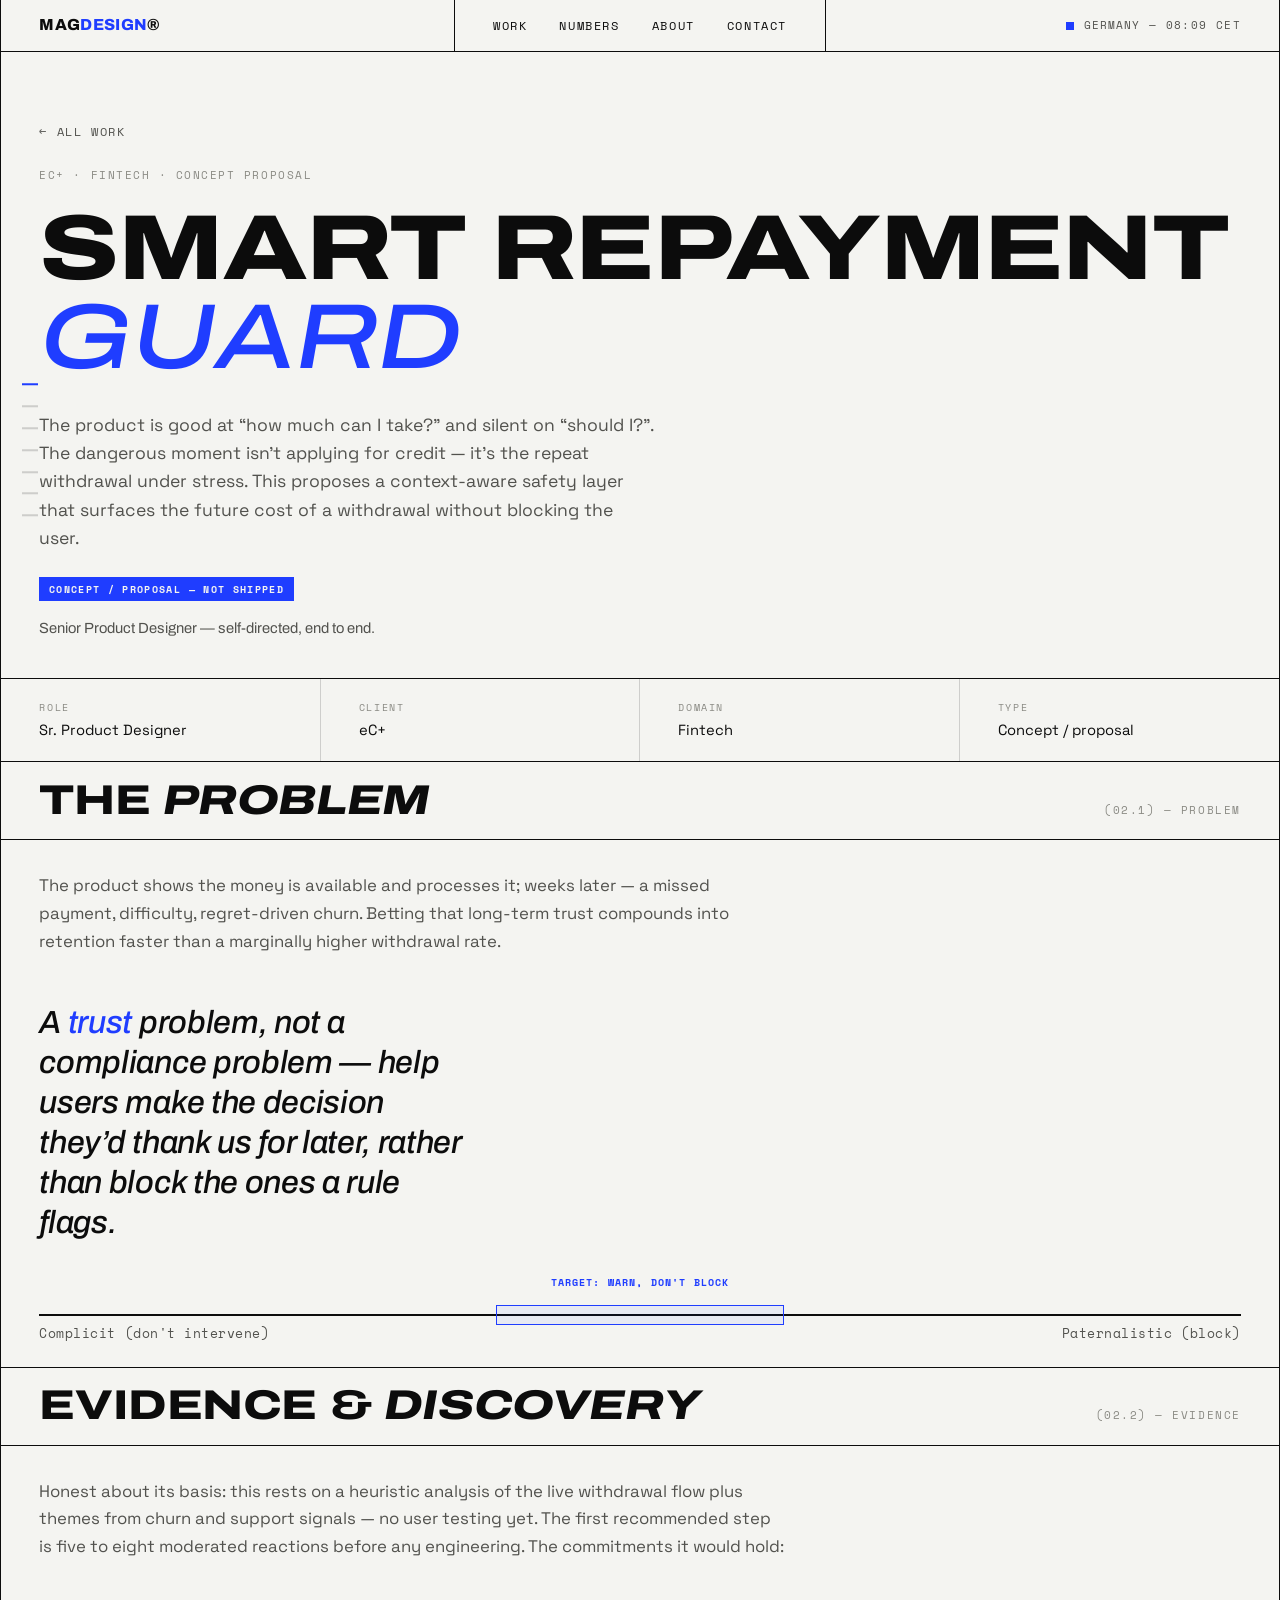
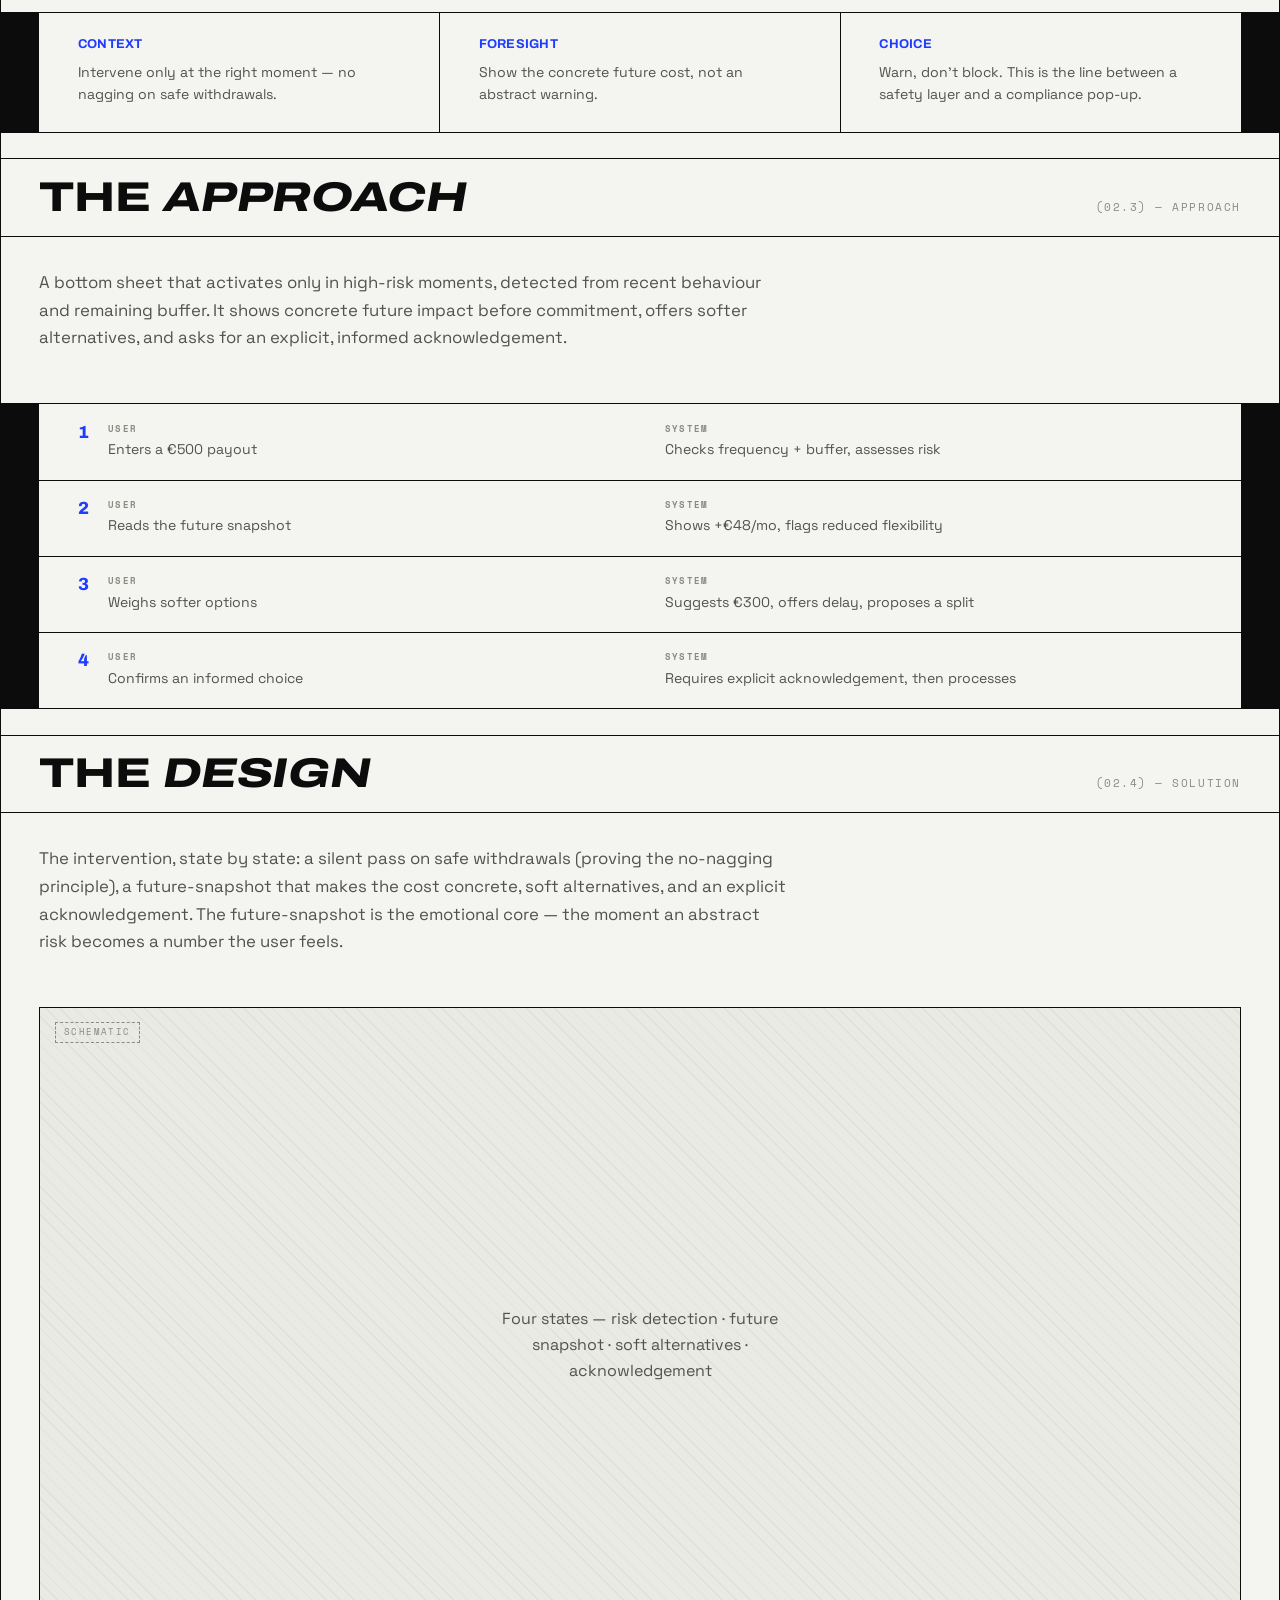
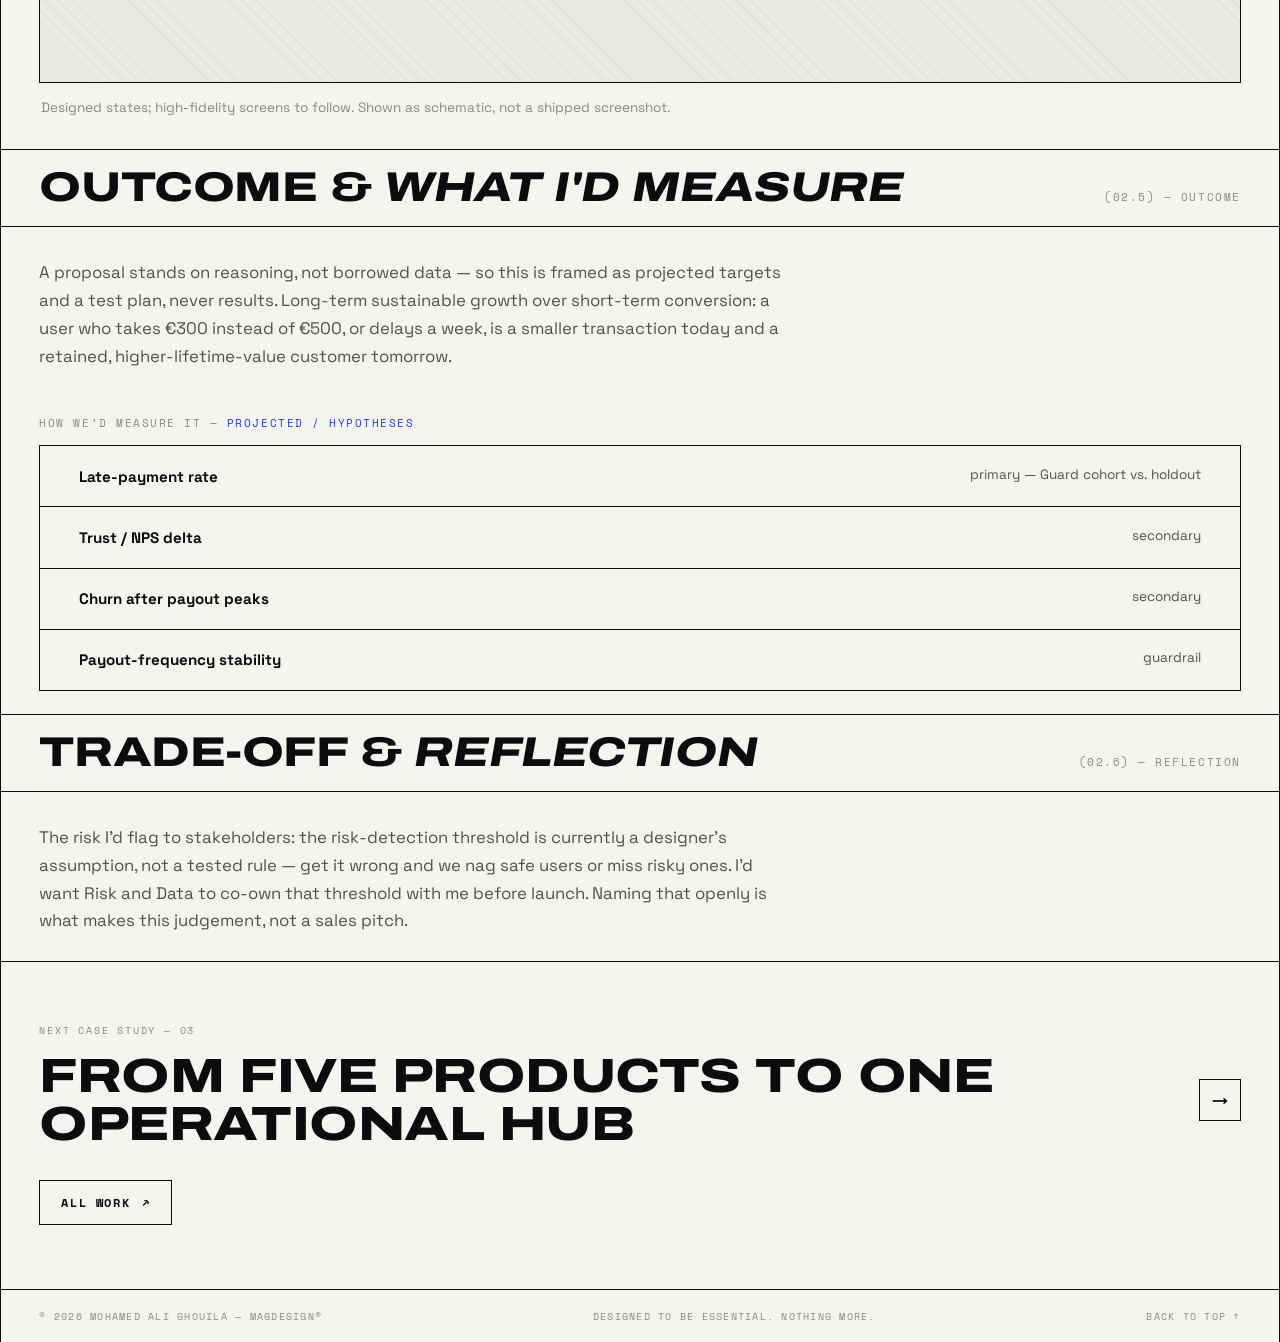
==== case-autonomy.html @ e987df34 "feat: VIER Portal case content (case-platform.html) Replace the placeholder case-platform.html CASES" ====
<!DOCTYPE html>
<html lang="en">
<head>
<meta charset="UTF-8" />
<meta name="viewport" content="width=device-width, initial-scale=1.0" />
<title>Smart Repayment Guard — Mohamed Ali Ghouila</title>
<meta name="description" content="A context-aware intervention that helps customers avoid financial overextension — without blocking them, and without being paternalistic. A concept / stakeholder proposal." />
<link rel="preconnect" href="https://fonts.googleapis.com" />
<link rel="preconnect" href="https://fonts.gstatic.com" crossorigin />
<link href="https://fonts.googleapis.com/css2?family=Archivo:ital,wdth,wght@0,62..125,100..900;1,62..125,100..900&family=Space+Grotesk:wght@400;500&family=Space+Mono:wght@400;700&display=swap" rel="stylesheet" />
<link rel="stylesheet" href="css/main.css" />
<link rel="stylesheet" href="css/case.css" />
<script>document.documentElement.classList.add('js');
if(new URLSearchParams(location.search).has('flat'))document.documentElement.classList.add('flat');</script>
</head>
<body>
<a class="skip" href="#overview">Skip to content</a>

<div class="frame">

<header class="top">
  <a class="top__brand" href="index.html#top">Mag<i>design</i>®</a>
  <nav class="top__nav" aria-label="Primary">
    <a href="index.html#work">Work</a><a href="index.html#numbers">Numbers</a><a href="index.html#about">About</a><a href="index.html#contact">Contact</a>
  </nav>
  <div class="top__meta"><span class="dot" aria-hidden="true"></span>Germany — <span data-clock>--:--</span> CET</div>
  <button class="top__burger" type="button" aria-expanded="false" aria-controls="menu" data-burger>
    <span></span><span></span><span class="visually-hidden">Menu</span>
  </button>
</header>

<div class="menu" id="menu">
  <nav aria-label="Mobile">
    <a href="index.html#work" data-mlink><span><sup>01</sup>Work</span></a>
    <a href="index.html#numbers" data-mlink><span><sup>02</sup>Numbers</span></a>
    <a href="index.html#about" data-mlink><span><sup>03</sup>About</span></a>
    <a href="index.html#contact" data-mlink><span><sup>04</sup>Contact</span></a>
  </nav>
  <footer class="menu__foot">
    <a href="mailto:elghouilamed@gmail.com">elghouilamed@gmail.com</a>
    <a href="https://www.linkedin.com/in/mohamedalighouila" target="_blank" rel="noopener">LinkedIn ↗</a>
  </footer>
</div>

<main id="top" class="cpage">

  <nav class="toc" aria-label="On this page">
    <span class="toc__cap">On this page</span>
    <a class="toc__item" href="#overview"><span class="toc__dash" aria-hidden="true"></span><span class="toc__text"><span class="toc__no">01</span><span class="toc__label">Overview</span></span></a>
    <a class="toc__item" href="#context"><span class="toc__dash" aria-hidden="true"></span><span class="toc__text"><span class="toc__no">02</span><span class="toc__label">Problem</span></span></a>
    <a class="toc__item" href="#research"><span class="toc__dash" aria-hidden="true"></span><span class="toc__text"><span class="toc__no">03</span><span class="toc__label">Evidence</span></span></a>
    <a class="toc__item" href="#approach"><span class="toc__dash" aria-hidden="true"></span><span class="toc__text"><span class="toc__no">04</span><span class="toc__label">Approach</span></span></a>
    <a class="toc__item" href="#solution"><span class="toc__dash" aria-hidden="true"></span><span class="toc__text"><span class="toc__no">05</span><span class="toc__label">The design</span></span></a>
    <a class="toc__item" href="#outcome"><span class="toc__dash" aria-hidden="true"></span><span class="toc__text"><span class="toc__no">06</span><span class="toc__label">Outcome</span></span></a>
    <a class="toc__item" href="#reflection"><span class="toc__dash" aria-hidden="true"></span><span class="toc__text"><span class="toc__no">07</span><span class="toc__label">Reflection</span></span></a>
  </nav>

  <!-- OVERVIEW / HERO -->
  <section class="chero" id="overview">
    <div class="chero__top pad">
      <a class="chero__back" href="index.html#work" data-r>← All work</a>
      <p class="mono mono--soft chero__tag" data-r>eC+ · Fintech · Concept proposal</p>
      <h1 data-r>Smart Repayment <em>Guard</em></h1>
      <p class="chero__lede" data-r>The product is good at “how much can I take?” and silent on “should I?”. The dangerous moment isn’t applying for credit — it’s the repeat withdrawal under stress. This proposes a context-aware safety layer that surfaces the future cost of a withdrawal without blocking the user.</p>
      <p class="chero__role" data-r><span class="cbadge cbadge--concept">Concept / proposal — not shipped</span><span>Senior Product Designer — self-directed, end to end.</span></p>
    </div>
    <dl class="chero__meta" data-r>
      <div><dt>Role</dt><dd>Sr. Product Designer</dd></div>
      <div><dt>Client</dt><dd>eC+</dd></div>
      <div><dt>Domain</dt><dd>Fintech</dd></div>
      <div><dt>Type</dt><dd>Concept / proposal</dd></div>
    </dl>
  </section>

  
  <section class="cs" id="context">
    <header class="shead">
      <h2>The <em>problem</em></h2>
      <span class="mono">(02.1) — Problem</span>
    </header>
    <div class="cs__lede pad" data-r><p>The product shows the money is available and processes it; weeks later — a missed payment, difficulty, regret-driven churn. Betting that long-term trust compounds into retention faster than a marginally higher withdrawal rate.</p></div><div class="pq pad" data-r><p>A <em>trust</em> problem, not a compliance problem — help users make the decision they’d thank us for later, rather than block the ones a rule flags.</p></div><div class="axis pad" data-r>
  <div class="axis__bar"><span class="axis__zone"><span class="axis__zonelab">Target: warn, don't block</span></span></div>
  <div class="axis__ends"><span>Complicit (don't intervene)</span><span>Paternalistic (block)</span></div>
</div>
  </section>
  
  <section class="cs" id="research">
    <header class="shead">
      <h2>Evidence &amp; <em>discovery</em></h2>
      <span class="mono">(02.2) — Evidence</span>
    </header>
    <div class="cs__lede pad" data-r><p>Honest about its basis: this rests on a heuristic analysis of the live withdrawal flow plus themes from churn and support signals — no user testing yet. The first recommended step is five to eight moderated reactions before any engineering. The commitments it would hold:</p></div><div class="pcards pad" data-r>
  <div class="pcard"><h4>Context</h4><p>Intervene only at the right moment — no nagging on safe withdrawals.</p></div>
  <div class="pcard"><h4>Foresight</h4><p>Show the concrete future cost, not an abstract warning.</p></div>
  <div class="pcard"><h4>Choice</h4><p>Warn, don’t block. This is the line between a safety layer and a compliance pop-up.</p></div>
</div>
  </section>
  
  <section class="cs" id="approach">
    <header class="shead">
      <h2>The <em>approach</em></h2>
      <span class="mono">(02.3) — Approach</span>
    </header>
    <div class="cs__lede pad" data-r><p>A bottom sheet that activates only in high-risk moments, detected from recent behaviour and remaining buffer. It shows concrete future impact before commitment, offers softer alternatives, and asks for an explicit, informed acknowledgement.</p></div><div class="seq pad" data-r>
  <div class="seq__row"><span class="seq__n">1</span><div class="seq__c"><b>User</b><p>Enters a €500 payout</p></div><div class="seq__c"><b>System</b><p>Checks frequency + buffer, assesses risk</p></div></div>
  <div class="seq__row"><span class="seq__n">2</span><div class="seq__c"><b>User</b><p>Reads the future snapshot</p></div><div class="seq__c"><b>System</b><p>Shows +€48/mo, flags reduced flexibility</p></div></div>
  <div class="seq__row"><span class="seq__n">3</span><div class="seq__c"><b>User</b><p>Weighs softer options</p></div><div class="seq__c"><b>System</b><p>Suggests €300, offers delay, proposes a split</p></div></div>
  <div class="seq__row"><span class="seq__n">4</span><div class="seq__c"><b>User</b><p>Confirms an informed choice</p></div><div class="seq__c"><b>System</b><p>Requires explicit acknowledgement, then processes</p></div></div>
</div>
  </section>
  
  <section class="cs" id="solution">
    <header class="shead">
      <h2>The <em>design</em></h2>
      <span class="mono">(02.4) — Solution</span>
    </header>
    <div class="cs__lede pad" data-r><p>The intervention, state by state: a silent pass on safe withdrawals (proving the no-nagging principle), a future-snapshot that makes the cost concrete, soft alternatives, and an explicit acknowledgement. The future-snapshot is the emotional core — the moment an abstract risk becomes a number the user feels.</p></div><figure class="schem pad" data-r>
  <div class="schem__frame"><span class="schem__tag">Schematic</span><p class="schem__title">Four states — risk detection · future snapshot · soft alternatives · acknowledgement</p></div>
  <figcaption>Designed states; high-fidelity screens to follow. Shown as schematic, not a shipped screenshot.</figcaption>
</figure>
  </section>
  
  <section class="cs" id="outcome">
    <header class="shead">
      <h2>Outcome &amp; <em>what I'd measure</em></h2>
      <span class="mono">(02.5) — Outcome</span>
    </header>
    <div class="cs__lede pad" data-r><p>A proposal stands on reasoning, not borrowed data — so this is framed as projected targets and a test plan, never results. Long-term sustainable growth over short-term conversion: a user who takes €300 instead of €500, or delays a week, is a smaller transaction today and a retained, higher-lifetime-value customer tomorrow.</p></div><div class="mtree pad" data-r>
  <p class="mtree__cap">How we’d measure it — <i>projected / hypotheses</i></p>
  <ul class="mtree__list">
    <li><b>Late-payment rate</b><span>primary — Guard cohort vs. holdout</span></li>
    <li><b>Trust / NPS delta</b><span>secondary</span></li>
    <li><b>Churn after payout peaks</b><span>secondary</span></li>
    <li><b>Payout-frequency stability</b><span>guardrail</span></li>
  </ul>
</div>
  </section>
  
  <section class="cs" id="reflection">
    <header class="shead">
      <h2>Trade-off &amp; <em>reflection</em></h2>
      <span class="mono">(02.6) — Reflection</span>
    </header>
    <div class="cs__lede pad" data-r><p>The risk I’d flag to stakeholders: the risk-detection threshold is currently a designer’s assumption, not a tested rule — get it wrong and we nag safe users or miss risky ones. I’d want Risk and Data to co-own that threshold with me before launch. Naming that openly is what makes this judgement, not a sales pitch.</p></div>
  </section>

  <!-- NEXT CASE -->
  <section class="cnext">
    <div class="cnext__row" data-r>
      <div>
        <p class="cnext__lab">Next case study — 03</p>
        <a class="cnext__title" href="case-platform.html">From five products to one operational hub<span class="orb" aria-hidden="true">→</span></a>
      </div>
      <a class="cnext__all" href="index.html#work">All work <span aria-hidden="true">↗</span></a>
    </div>
  </section>

  <footer class="cfoot">
    <p>© <span data-year>2026</span> Mohamed Ali Ghouila — Magdesign®</p>
    <p>Designed to be essential. Nothing more.</p>
    <a href="#top">Back to top ↑</a>
  </footer>
</main>
</div>

<script src="js/main.js" defer></script>
<script src="js/case.js" defer></script>
</body>
</html>
---- css/main.css ----
/* ============ SWISS — tokens ============ */
:root{
  --bg:#F4F4F1;
  --ink:#0C0C0C;
  --ink-soft:#52524E;
  --ink-faint:#8A8A84;
  --blue:#1F3DFF;
  --rule:#0C0C0C;
  --rule-soft:rgba(12,12,12,.16);
  --f-disp:"Archivo","Helvetica Neue",sans-serif;
  --f-body:"Space Grotesk","Helvetica Neue",sans-serif;
  --f-mono:"Space Mono",Menlo,monospace;
  --ease:cubic-bezier(.32,.72,0,1);
  --ease-q:cubic-bezier(.22,1,.36,1);
  --gut:clamp(1rem,3vw,3rem);
}
*{margin:0;padding:0;box-sizing:border-box}
html{scroll-behavior:smooth}
html.flat{scroll-behavior:auto}
body{
  background:var(--bg);color:var(--ink);
  font:400 1.0625rem/1.65 var(--f-body);
  -webkit-font-smoothing:antialiased;overflow-x:hidden;
}
::selection{background:var(--blue);color:#fff}
a{color:inherit;text-decoration:none}
ul,ol{list-style:none}
button{font:inherit;color:inherit;background:none;border:0;cursor:pointer}
img,svg{display:block;max-width:100%}
.visually-hidden{position:absolute;width:1px;height:1px;clip-path:inset(50%);overflow:hidden}
.skip{position:fixed;top:-100px;left:1rem;z-index:99;background:var(--ink);color:var(--bg);padding:.6rem 1.2rem}
.skip:focus{top:1rem}
.frame{border-inline:1px solid var(--rule);max-width:1440px;margin-inline:auto;background:var(--bg)}
.pad{padding-inline:var(--gut)}

.mono{font:400 .68rem/1 var(--f-mono);letter-spacing:.14em;text-transform:uppercase}
.mono--soft{color:var(--ink-faint)}
.blue{color:var(--blue)}

/* placeholder chips */
.ph{font:400 .55rem/1 var(--f-mono);letter-spacing:.1em;text-transform:uppercase;font-style:normal;
  color:var(--ink-faint);border:1px dashed var(--ink-faint);padding:.18rem .4rem;vertical-align:middle;white-space:nowrap}

/* ============ reveals ============ */
.js [data-r]{opacity:0;transform:translateY(1.8rem);transition:opacity .8s var(--ease-q),transform .8s var(--ease-q)}
.js [data-r].in{opacity:1;transform:none}
html.flat [data-r]{opacity:1!important;transform:none!important;transition:none!important}
@media(prefers-reduced-motion:reduce){
  html{scroll-behavior:auto}
  *{transition:none!important;animation:none!important}
  .js [data-r]{opacity:1!important;transform:none!important}
}

/* ============ header ============ */
.top{
  position:sticky;top:0;z-index:40;background:var(--bg);
  border-bottom:1px solid var(--rule);
  display:grid;grid-template-columns:1fr auto 1fr;align-items:stretch;
}
.top>*{padding:.9rem var(--gut)}
.top__brand{font:800 1rem/1.4 var(--f-disp);text-transform:uppercase;letter-spacing:.02em}
.top__brand i{font-style:normal;color:var(--blue)}
.top__nav{display:flex;gap:2rem;align-items:center;border-inline:1px solid var(--rule)}
.top__nav a{font:400 .72rem/1 var(--f-mono);letter-spacing:.14em;text-transform:uppercase;position:relative;transition:color .3s var(--ease)}
.top__nav a:hover{color:var(--blue)}
.top__meta{display:flex;justify-content:flex-end;align-items:center;gap:.6rem;font:400 .68rem/1 var(--f-mono);letter-spacing:.1em;text-transform:uppercase;color:var(--ink-soft)}
.dot{width:8px;height:8px;background:var(--blue);border-radius:0;animation:bl 2.2s steps(2) infinite}
@keyframes bl{50%{opacity:.25}}
html.flat .dot{animation:none}
.top__burger{display:none;position:relative;width:52px;border-left:1px solid var(--rule)}
.top__burger span{position:absolute;left:16px;right:16px;height:2px;background:var(--ink);transition:transform .4s var(--ease),top .4s var(--ease)}
.top__burger span:nth-child(1){top:20px}.top__burger span:nth-child(2){top:28px}
.top__burger[aria-expanded="true"] span:nth-child(1){top:24px;transform:rotate(45deg)}
.top__burger[aria-expanded="true"] span:nth-child(2){top:24px;transform:rotate(-45deg)}

/* mobile menu */
.menu{position:fixed;inset:0;z-index:30;background:var(--bg);display:flex;flex-direction:column;justify-content:center;padding:var(--gut);
  opacity:0;visibility:hidden;transition:opacity .4s var(--ease),visibility 0s .4s}
.menu.open{opacity:1;visibility:visible;transition:opacity .4s var(--ease)}
.menu a{font:800 clamp(2.6rem,11vw,4rem)/1.15 var(--f-disp);text-transform:uppercase;display:block;overflow:hidden;border-bottom:1px solid var(--rule)}
.menu a span{display:inline-block;transform:translateY(110%);transition:transform .6s var(--ease-q)}
.menu.open a span{transform:none}
.menu a:nth-child(2) span{transition-delay:.05s}.menu a:nth-child(3) span{transition-delay:.1s}.menu a:nth-child(4) span{transition-delay:.15s}
.menu a:hover span{color:var(--blue)}
.menu sup{font:400 .75rem var(--f-mono);color:var(--blue);margin-right:.6rem}
.menu__foot{margin-top:2.5rem;font:400 .8rem var(--f-mono);display:flex;flex-direction:column;gap:.4rem}

/* ============ hero ============ */
.hero{border-bottom:1px solid var(--rule);min-height:calc(100dvh - 53px);display:flex;flex-direction:column}
.hero__head{flex:1;display:flex;flex-direction:column;justify-content:center;padding-block:4rem}
.hero h1{
  font-family:var(--f-disp);font-weight:800;
  font-stretch:125%;
  text-transform:uppercase;
  font-size:clamp(2.6rem,9.2vw,9rem);
  line-height:.96;letter-spacing:-.015em;
}
.hero h1 .row{display:block;overflow:hidden;padding-block:.04em}
.hero h1 .row span{display:inline-block;transform:translateY(108%);transition:transform .9s var(--ease-q)}
.hero h1 .row:nth-child(2) span{transition-delay:.07s}
.hero h1 .row:nth-child(3) span{transition-delay:.14s}
.hero h1.in .row span{transform:none}
html.flat .hero h1 .row span{transform:none;transition:none}
@media(prefers-reduced-motion:reduce){.hero h1 .row span{transform:none!important}}
.hero h1 em{font-style:italic;font-weight:500;color:var(--blue)}
.hero__foot{border-top:1px solid var(--rule);display:grid;grid-template-columns:repeat(4,1fr)}
.hero__foot>div{padding:1.2rem var(--gut);border-right:1px solid var(--rule-soft)}
.hero__foot>div:last-child{border-right:0}
.hero__foot b{display:block;font:400 .62rem/2 var(--f-mono);letter-spacing:.16em;text-transform:uppercase;color:var(--ink-faint);font-weight:400}
.hero__foot span{font-size:.92rem}
.hero__note{padding:1.4rem var(--gut);border-top:1px solid var(--rule);font-size:1.02rem;color:var(--ink-soft);max-width:72ch}
.hero__note b{color:var(--ink);font-weight:500}

/* marquee */
.marq{border-bottom:1px solid var(--rule);overflow:hidden;padding-block:1rem;white-space:nowrap}
.marq__in{display:inline-block;animation:mq 28s linear infinite;will-change:transform}
html.flat .marq__in{animation:none}
@media(prefers-reduced-motion:reduce){.marq__in{animation:none}}
.marq span{font:800 1.4rem var(--f-disp);font-stretch:125%;text-transform:uppercase;margin-right:3.5rem}
.marq span i{font-style:normal;color:var(--blue);margin-right:3.5rem;font-size:1rem;vertical-align:.2em}

/* ============ section heads ============ */
.shead{display:flex;justify-content:space-between;align-items:baseline;gap:2rem;padding:1.1rem var(--gut);border-bottom:1px solid var(--rule);flex-wrap:wrap}
.shead h2{font:800 clamp(1.6rem,3.4vw,2.6rem)/1 var(--f-disp);font-stretch:125%;text-transform:uppercase;letter-spacing:-.01em}
.shead .mono{color:var(--ink-faint)}

/* ============ index cases ============ */
.case{border-bottom:1px solid var(--rule)}
.case__head{
  width:100%;display:grid;grid-template-columns:minmax(60px,8%) 1fr minmax(0,30%) 120px 56px;
  align-items:center;gap:1.5rem;padding:1.7rem var(--gut);text-align:left;
  position:relative;isolation:isolate;
}
.case__head::after{content:"";position:absolute;inset:0;background:var(--ink);z-index:-1;
  transform:scaleY(0);transform-origin:bottom;transition:transform .45s var(--ease)}
.case__head:hover::after,.case__head[aria-expanded="true"]::after{transform:scaleY(1)}
.case__head:hover,.case__head[aria-expanded="true"]{color:var(--bg)}
.case__head:hover .ph,.case__head[aria-expanded="true"] .ph{color:#9b9b94;border-color:#9b9b94}
.case__head:hover .case__no,.case__head[aria-expanded="true"] .case__no{color:var(--blue)}
.case__no{font:700 1rem var(--f-mono);color:var(--ink-faint);transition:color .45s var(--ease)}
.case__title{font:800 clamp(1.5rem,3.2vw,2.6rem)/1.05 var(--f-disp);font-stretch:125%;text-transform:uppercase;letter-spacing:-.01em}
.case__desc{font-size:.9rem;color:inherit;opacity:.65}
.case__yr{font:400 .8rem var(--f-mono);text-align:right}
.case__arr{width:40px;height:40px;border:1px solid currentColor;display:grid;place-items:center;justify-self:end;font-size:1rem;transition:transform .45s var(--ease)}
.case__head[aria-expanded="true"] .case__arr{transform:rotate(45deg)}
.case__body{display:grid;grid-template-rows:0fr;transition:grid-template-rows .55s var(--ease);background:var(--ink);color:var(--bg)}
.case__body.open{grid-template-rows:1fr}
.case__body>div{overflow:hidden}
.case__grid{display:grid;grid-template-columns:repeat(3,1fr);gap:1px;background:rgba(244,244,241,.2);border-top:1px solid rgba(244,244,241,.2)}
.case__col{background:var(--ink);padding:1.8rem var(--gut);font-size:.92rem;color:#C9C9C2}
.case__col h4{font:700 .68rem/1 var(--f-mono);letter-spacing:.16em;text-transform:uppercase;color:var(--bg);margin-bottom:.7rem}
.case__col h4 i{font-style:normal;color:var(--blue)}
.case__tags{display:flex;flex-wrap:wrap;gap:.4rem;margin-top:1rem}
.case__tags li{font:400 .6rem var(--f-mono);letter-spacing:.1em;text-transform:uppercase;border:1px solid rgba(244,244,241,.35);padding:.3rem .55rem}
.case__meta-row{display:flex;gap:2.5rem;padding:1.1rem var(--gut);border-top:1px solid rgba(244,244,241,.2);font:400 .72rem var(--f-mono);letter-spacing:.1em;text-transform:uppercase;color:#9b9b94;flex-wrap:wrap}
.case__meta-row b{color:var(--bg);font-weight:400}
/* full-case CTA at the foot of an expanded accordion */
.case__open{display:flex;align-items:center;justify-content:space-between;gap:1rem;
  padding:1.2rem var(--gut);border-top:1px solid rgba(244,244,241,.2);
  font:700 .74rem/1 var(--f-mono);letter-spacing:.14em;text-transform:uppercase;color:var(--bg);
  transition:background .4s var(--ease),color .4s var(--ease)}
.case__open:hover,.case__open:focus-visible{background:var(--blue);color:#fff;outline:none}
.case__open i{font-style:normal;color:var(--blue);transition:color .4s var(--ease),transform .4s var(--ease-q)}
.case__open:hover i,.case__open:focus-visible i{color:#fff;transform:translateX(.45rem)}
.work__more{padding:1.3rem var(--gut);font-size:.9rem;color:var(--ink-soft)}
.work__more a{border-bottom:2px solid var(--blue);font-weight:500;transition:color .3s var(--ease)}
.work__more a:hover{color:var(--blue)}

/* ============ numbers ============ */
.nums{display:grid;grid-template-columns:repeat(4,1fr);border-bottom:1px solid var(--rule)}
.num{padding:2.4rem var(--gut) 2rem;border-right:1px solid var(--rule)}
.num:last-child{border-right:0}
.num b{font:800 clamp(3.4rem,7vw,6.5rem)/1 var(--f-disp);font-stretch:125%;letter-spacing:-.02em;display:block}
.num b sup{font-size:.35em;color:var(--blue);font-stretch:100%;vertical-align:1.2em}
.num>span{display:block;margin-top:.8rem;font:400 .68rem/1.7 var(--f-mono);letter-spacing:.12em;text-transform:uppercase;color:var(--ink-soft)}
.num small{display:block;font:400 .62rem/1.8 var(--f-mono);letter-spacing:.06em;color:var(--ink-faint);text-transform:none}

/* ============ philosophy band ============ */
.philo{background:var(--blue);color:#fff;padding:clamp(3.5rem,7vw,6rem) var(--gut);border-bottom:1px solid var(--rule)}
.philo p{font:500 clamp(1.35rem,3vw,2.4rem)/1.35 var(--f-disp);letter-spacing:-.01em;max-width:30ch}
.philo p em{font-style:italic;font-weight:400}
.philo cite{display:block;margin-top:2rem;font:400 .7rem var(--f-mono);letter-spacing:.14em;text-transform:uppercase;font-style:normal;opacity:.75}

/* ============ about ============ */
.about{display:grid;grid-template-columns:1.05fr .95fr;border-bottom:1px solid var(--rule)}
.about>div{padding:2.6rem var(--gut)}
.about__l{border-right:1px solid var(--rule)}
.about h3{font:800 1rem var(--f-disp);font-stretch:125%;text-transform:uppercase;letter-spacing:.04em;margin-bottom:1.4rem}
.about h3 i{font-style:normal;color:var(--blue)}
.about p{color:var(--ink-soft);max-width:56ch}
.about__chips{display:flex;flex-wrap:wrap;gap:.45rem;margin-top:1.6rem}
.about__chips li{font:400 .65rem var(--f-mono);letter-spacing:.1em;text-transform:uppercase;border:1px solid var(--ink);padding:.45rem .7rem;transition:background .3s var(--ease),color .3s var(--ease)}
.about__chips li:hover{background:var(--ink);color:var(--bg)}
.xp li{display:grid;grid-template-columns:1fr auto;gap:.1rem 1.5rem;padding-block:1rem;border-bottom:1px solid var(--rule-soft)}
.xp li:first-child{border-top:1px solid var(--rule-soft)}
.xp b{font-weight:500}
.xp i{font-style:normal;color:var(--ink-soft);font-size:.875rem;grid-column:1}
.xp span{grid-row:1/3;align-self:center;font:400 .7rem var(--f-mono);color:var(--ink-faint)}
.fine{margin-top:1.1rem;font-size:.8rem;color:var(--ink-faint)}
.btn{
  display:inline-flex;align-items:center;gap:.9rem;margin-top:1.8rem;
  font:700 .78rem/1 var(--f-mono);letter-spacing:.12em;text-transform:uppercase;
  border:1px solid var(--ink);padding:1rem 1.3rem;position:relative;isolation:isolate;
  transition:color .35s var(--ease);
}
.btn::after{content:"";position:absolute;inset:0;background:var(--blue);z-index:-1;transform:scaleX(0);transform-origin:left;transition:transform .35s var(--ease)}
.btn:hover{color:#fff;border-color:var(--blue)}
.btn:hover::after{transform:scaleX(1)}
.btn--inv{border-color:var(--bg)}

/* ============ voices ============ */
.voices{display:grid;grid-template-columns:repeat(3,1fr);border-bottom:1px solid var(--rule)}
.voice{padding:2.2rem var(--gut);border-right:1px solid var(--rule);display:flex;flex-direction:column;gap:1.4rem}
.voice:last-child{border-right:0}
.voice .qm{font:800 3rem/0.6 var(--f-disp);color:var(--blue);height:1.4rem}
.voice p{font-size:.92rem;color:var(--ink-soft)}
.voice figcaption{margin-top:auto}
.voice figcaption b{display:block;font-weight:500}
.voice figcaption span{font:400 .65rem var(--f-mono);letter-spacing:.1em;text-transform:uppercase;color:var(--ink-faint)}

/* ============ contact ============ */
.contact{background:var(--ink);color:var(--bg)}
.contact__main{padding:clamp(4rem,9vw,7.5rem) var(--gut) clamp(3rem,6vw,5rem)}
.contact h2{
  font:800 clamp(3rem,11vw,10.5rem)/.95 var(--f-disp);font-stretch:125%;
  text-transform:uppercase;letter-spacing:-.02em;
}
.contact h2 a{display:inline-block;transition:color .35s var(--ease)}
.contact h2 a:hover{color:var(--blue)}
.contact h2 em{font-style:italic;font-weight:500;color:var(--blue)}
.contact__lede{margin-top:2rem;color:#9b9b94;max-width:46ch}
.contact__row{display:grid;grid-template-columns:repeat(3,1fr);border-top:1px solid rgba(244,244,241,.25)}
.contact__row>div{padding:1.5rem var(--gut);border-right:1px solid rgba(244,244,241,.25)}
.contact__row>div:last-child{border-right:0}
.contact__row b{display:block;font:400 .62rem/2.2 var(--f-mono);letter-spacing:.16em;text-transform:uppercase;color:#77776f;font-weight:400}
.contact__row a{font-size:.95rem;display:inline-block;margin-right:1.4rem;border-bottom:1px solid transparent;transition:border-color .3s var(--ease),color .3s var(--ease)}
.contact__row a:hover{color:var(--blue);border-color:var(--blue)}
.contact__foot{display:flex;justify-content:space-between;gap:1rem;flex-wrap:wrap;padding:1.1rem var(--gut);border-top:1px solid rgba(244,244,241,.25);font:400 .65rem var(--f-mono);letter-spacing:.12em;text-transform:uppercase;color:#77776f}
.contact__foot a{transition:color .3s var(--ease)}
.contact__foot a:hover{color:var(--bg)}

/* ============ responsive ============ */
@media(max-width:1000px){
  .case__head{grid-template-columns:minmax(48px,7%) 1fr 90px 48px}
  .case__desc{display:none}
  .nums{grid-template-columns:repeat(2,1fr)}
  .num:nth-child(2n){border-right:0}
  .num:nth-child(-n+2){border-bottom:1px solid var(--rule)}
  .about{grid-template-columns:1fr}
  .about__l{border-right:0;border-bottom:1px solid var(--rule)}
  .voices{grid-template-columns:1fr}
  .voice{border-right:0;border-bottom:1px solid var(--rule)}
  .voice:last-child{border-bottom:0}
}
@media(max-width:820px){
  .top{grid-template-columns:1fr auto}
  .top__nav,.top__meta{display:none}
  .top__burger{display:block}
  .hero__foot{grid-template-columns:repeat(2,1fr)}
  .hero__foot>div{border-bottom:1px solid var(--rule-soft)}
  .case__grid{grid-template-columns:1fr}
  .contact__row{grid-template-columns:1fr}
  .contact__row>div{border-right:0;border-bottom:1px solid rgba(244,244,241,.25)}
}
@media(max-width:560px){
  .case__head{grid-template-columns:1fr 48px;gap:.8rem}
  .case__no,.case__yr{display:none}
  .nums{grid-template-columns:1fr}
  .num{border-right:0;border-bottom:1px solid var(--rule)}
  .num:last-child{border-bottom:0}
}
---- css/case.css ----
/* ============ SWISS — case study pages ============ */
/* Inherits every token + base component from main.css.
   Loaded only on case-*.html pages (alongside main.css). */

/* offset section tops so they clear the sticky header */
.cpage section[id]{scroll-margin-top:clamp(4rem,9vh,5.5rem)}

/* ============================================================
   FLOATING SIDE NAV — Notion-style "On this page"
   Idle: a column of hairline dashes (active one blue + longer).
   Hover / focus: a bordered panel slides open with numbered labels.
   ============================================================ */
.toc{
  /* hug the frame's left edge: viewport-left on narrow screens, the
     centred frame's left rail once the viewport exceeds the 1440px frame */
  --toc-x:clamp(.3rem,.6vw,.6rem);
  position:fixed;left:max(var(--toc-x),calc(50vw - 720px + var(--toc-x)));top:50%;transform:translateY(-50%);
  z-index:35;display:flex;flex-direction:column;gap:0;
  padding:.4rem .35rem;background:transparent;border:1px solid transparent;
  transition:background .35s var(--ease),border-color .35s var(--ease),box-shadow .35s var(--ease);
}
.toc:hover,.toc:focus-within{
  background:var(--bg);border-color:var(--rule);
  box-shadow:6px 6px 0 rgba(12,12,12,.07);
}
/* "Contents" caption — only visible when expanded */
.toc__cap{
  font:400 .55rem/1 var(--f-mono);letter-spacing:.2em;text-transform:uppercase;color:var(--ink-faint);
  white-space:nowrap;overflow:hidden;max-height:0;opacity:0;padding-left:.5rem;
  transition:max-height .4s var(--ease-q),opacity .3s var(--ease),margin .4s var(--ease-q);
}
.toc:hover .toc__cap,.toc:focus-within .toc__cap{max-height:2rem;opacity:1;margin-bottom:.55rem}

.toc__item{
  display:flex;align-items:center;gap:0;padding:.32rem .5rem;color:var(--ink-faint);
  transition:color .3s var(--ease);
}
.toc__dash{
  flex:none;width:16px;height:2px;background:var(--rule-soft);
  transition:width .42s var(--ease-q),background .3s var(--ease);
}
/* text group collapses to zero width when idle */
.toc__text{
  display:flex;align-items:baseline;gap:.6rem;white-space:nowrap;overflow:hidden;
  max-width:0;opacity:0;margin-left:0;
  transition:max-width .45s var(--ease-q),opacity .32s var(--ease),margin-left .45s var(--ease-q);
}
.toc:hover .toc__text,.toc:focus-within .toc__text{max-width:240px;opacity:1;margin-left:.85rem}
.toc__no{font:700 .6rem/1 var(--f-mono);letter-spacing:.06em;color:var(--ink-faint);transition:color .3s var(--ease)}
.toc__label{font:400 .72rem/1 var(--f-mono);letter-spacing:.06em;text-transform:uppercase;transition:color .3s var(--ease)}

.toc__item:hover{color:var(--ink)}
.toc__item.active{color:var(--ink)}
.toc__item.active .toc__dash{background:var(--blue)}        /* idle: colour cue only — stays in the gutter */
.toc__item.active .toc__no{color:var(--blue)}
.toc__item.active .toc__label{color:var(--ink)}
/* dashes lengthen only once the panel is open (it's a solid overlay then) */
.toc:hover .toc__item:hover .toc__dash,.toc:focus-within .toc__item:hover .toc__dash{width:26px;background:var(--ink)}
.toc:hover .toc__item.active .toc__dash,.toc:focus-within .toc__item.active .toc__dash{width:30px;background:var(--blue)}

/* ============================================================
   CASE HERO
   ============================================================ */
.chero{border-bottom:1px solid var(--rule)}
.chero__top{padding-block:clamp(2.6rem,6vw,4.6rem) 2.4rem;display:flex;flex-direction:column}
.chero__back{
  display:inline-flex;align-items:center;gap:.5rem;align-self:flex-start;
  font:400 .72rem/1 var(--f-mono);letter-spacing:.14em;text-transform:uppercase;color:var(--ink-soft);
  border-bottom:1px solid transparent;transition:gap .3s var(--ease-q),color .3s var(--ease),border-color .3s var(--ease);
}
.chero__back:hover{gap:.8rem;color:var(--blue);border-color:var(--blue)}
.chero__tag{margin-top:2rem}
.chero h1{
  font-family:var(--f-disp);font-weight:800;font-stretch:125%;text-transform:uppercase;
  font-size:clamp(2.4rem,7.2vw,6.2rem);line-height:.97;letter-spacing:-.02em;
  margin-top:1.4rem;max-width:17ch;
}
.chero h1 em{font-style:italic;font-weight:500;color:var(--blue)}
.chero__lede{margin-top:1.8rem;font-size:1.1rem;line-height:1.6;color:var(--ink-soft);max-width:56ch}
.chero__meta{display:grid;grid-template-columns:repeat(4,1fr);border-top:1px solid var(--rule)}
.chero__meta>div{padding:1.2rem var(--gut);border-right:1px solid var(--rule-soft)}
.chero__meta>div:last-child{border-right:0}
.chero__meta dt{font:400 .62rem/2 var(--f-mono);letter-spacing:.16em;text-transform:uppercase;color:var(--ink-faint)}
.chero__meta dd{font-size:.92rem}
.chero__cover{padding-top:2.2rem;padding-bottom:2.6rem;border-top:1px solid var(--rule-soft)}

/* ============================================================
   CASE SECTIONS
   ============================================================ */
.cs{border-bottom:1px solid var(--rule)}
.cs__lede{padding-block:2rem 1.6rem}
.cs__lede p{font-size:1.05rem;line-height:1.65;color:var(--ink-soft);max-width:68ch}

/* Challenge / Approach / Outcome — gapless hairline grid (signature Swiss) */
.cs__cols{display:grid;grid-template-columns:repeat(3,1fr);gap:1px;background:var(--rule);border-block:1px solid var(--rule)}
.cs__col{background:var(--bg);padding:1.8rem var(--gut)}
.cs__col h4{font:700 .68rem/1 var(--f-mono);letter-spacing:.16em;text-transform:uppercase;color:var(--ink);margin-bottom:.8rem}
.cs__col h4 i{font-style:normal;color:var(--blue);margin-right:.4rem}
.cs__col p{font-size:.92rem;line-height:1.6;color:var(--ink-soft)}

.cs__boards{padding-block:2.2rem 2.8rem}
.cs__lede + .cs__boards{padding-top:.4rem}

/* outcome metrics reuse .nums from main.css, just add a top rule */
.cs .nums{border-top:1px solid var(--rule)}

/* ============================================================
   PLACEHOLDER ARTBOARDS — blueprint style
   ============================================================ */
.boards{display:grid;grid-template-columns:repeat(12,1fr);gap:clamp(.7rem,1.5vw,1.1rem)}
.board{
  grid-column:span 12;position:relative;background:var(--bg);
  border:1px solid var(--rule);padding:.5rem;
  transition:border-color .4s var(--ease),box-shadow .4s var(--ease),transform .4s var(--ease);
}
.board:hover{border-color:var(--blue);box-shadow:5px 5px 0 rgba(31,61,255,.12)}
.board--4{grid-column:span 4}
.board--5{grid-column:span 5}
.board--6{grid-column:span 6}
.board--7{grid-column:span 7}
.board--8{grid-column:span 8}

.board__frame{
  position:relative;overflow:hidden;display:grid;place-items:center;
  background-color:#EAEAE5;
  background-image:repeating-linear-gradient(45deg,rgba(12,12,12,.045) 0 1px,transparent 1px 10px);
}
.board__frame::after{
  content:"";position:absolute;inset:.85rem;border:1.5px dashed var(--rule-soft);pointer-events:none;
}
.board__ar{aspect-ratio:16/10}
.board__ar--wide{aspect-ratio:16/9}
.board__ar--ultra{aspect-ratio:21/9}
.board__ar--tall{aspect-ratio:4/5}
.board__ar--sq{aspect-ratio:1/1}

.board__dim{
  position:absolute;top:.85rem;left:.9rem;z-index:1;
  font:400 .56rem/1 var(--f-mono);letter-spacing:.12em;text-transform:uppercase;color:var(--ink-faint);
}
.board__center{display:flex;flex-direction:column;align-items:center;gap:.95rem;text-align:center;padding:1.6rem;z-index:1}
.board__glyph{
  width:46px;height:46px;display:grid;place-items:center;background:var(--bg);
  border:1px solid var(--rule);color:var(--ink-soft);font:400 1.35rem/1 var(--f-disp);
  transition:background .4s var(--ease),color .4s var(--ease),border-color .4s var(--ease);
}
.board:hover .board__glyph{background:var(--blue);color:#fff;border-color:var(--blue)}
.board__name{font-size:.95rem;line-height:1.4;color:var(--ink-soft);max-width:34ch}
.board__tag{
  font:400 .56rem/1 var(--f-mono);letter-spacing:.16em;text-transform:uppercase;color:var(--ink-faint);
  border:1px dashed var(--ink-faint);padding:.34rem .6rem;
}
.board__cap{padding:.9rem .55rem .3rem;font-size:.85rem;color:var(--ink-faint)}
.board__cap b{margin-right:.5rem;font:700 .62rem/1 var(--f-mono);letter-spacing:.1em;text-transform:uppercase;color:var(--ink)}

/* ============================================================
   NEXT CASE + FOOTER
   ============================================================ */
.cnext{border-bottom:1px solid var(--rule)}
.cnext__row{display:flex;justify-content:space-between;align-items:flex-end;gap:2rem;flex-wrap:wrap;padding:clamp(2.6rem,5vw,4rem) var(--gut)}
.cnext__lab{font:400 .62rem/1 var(--f-mono);letter-spacing:.18em;text-transform:uppercase;color:var(--ink-faint);margin-bottom:1rem}
.cnext__title{
  display:inline-flex;align-items:center;gap:1rem;
  font:800 clamp(1.7rem,4vw,3rem)/1 var(--f-disp);font-stretch:125%;text-transform:uppercase;letter-spacing:-.01em;
  transition:color .35s var(--ease),gap .35s var(--ease-q);
}
.cnext__title:hover{color:var(--blue);gap:1.4rem}
.cnext__title .orb{
  width:42px;height:42px;flex:none;border:1px solid currentColor;display:grid;place-items:center;font-size:1rem;
}
.cnext__all{
  display:inline-flex;align-items:center;gap:.7rem;
  font:700 .74rem/1 var(--f-mono);letter-spacing:.14em;text-transform:uppercase;
  border:1px solid var(--ink);padding:1rem 1.3rem;position:relative;isolation:isolate;
  transition:color .35s var(--ease),border-color .35s var(--ease);
}
.cnext__all::after{content:"";position:absolute;inset:0;background:var(--blue);z-index:-1;transform:scaleX(0);transform-origin:left;transition:transform .35s var(--ease)}
.cnext__all:hover{color:#fff;border-color:var(--blue)}
.cnext__all:hover::after{transform:scaleX(1)}

.cfoot{display:flex;justify-content:space-between;gap:1rem;flex-wrap:wrap;padding:1.1rem var(--gut);
  font:400 .65rem/1.6 var(--f-mono);letter-spacing:.12em;text-transform:uppercase;color:var(--ink-faint)}
.cfoot a{transition:color .3s var(--ease)}
.cfoot a:hover{color:var(--blue)}

/* ============================================================
   RESPONSIVE
   ============================================================ */
@media(max-width:1200px){
  .toc{display:none}
}
@media(max-width:1000px){
  .board--4,.board--5,.board--6,.board--7,.board--8{grid-column:span 6}
  .chero__meta{grid-template-columns:repeat(2,1fr)}
  .chero__meta>div:nth-child(2){border-right:0}
  .chero__meta>div:nth-child(-n+2){border-bottom:1px solid var(--rule-soft)}
}
@media(max-width:820px){
  .cs__cols{grid-template-columns:1fr}
  .cs__col{border-bottom:1px solid var(--rule-soft)}
  .cs__col:last-child{border-bottom:0}
}
@media(max-width:640px){
  .board--4,.board--5,.board--6,.board--7,.board--8{grid-column:span 12}
  .chero__meta{grid-template-columns:1fr}
  .chero__meta>div{border-right:0;border-bottom:1px solid var(--rule-soft)}
  .chero__meta>div:last-child{border-bottom:0}
}
@media(prefers-reduced-motion:reduce){
  .board:hover{transform:none}
}

/* ===== go-live: cover role + badge + pull-quote ===== */
.chero__role{margin-top:1.6rem;display:flex;align-items:center;gap:1rem;flex-wrap:wrap;
  font:400 .92rem/1.5 var(--f-disp);color:var(--ink-soft);max-width:60ch}
.cbadge{font:700 .6rem/1 var(--f-mono);letter-spacing:.14em;text-transform:uppercase;
  color:var(--bg);background:var(--ink);padding:.45rem .6rem}
.cbadge--concept{background:var(--blue)}
.pq{padding-block:1.4rem 2rem}
.pq p{font-family:var(--f-disp);font-weight:500;font-style:italic;
  font-size:clamp(1.3rem,3vw,2rem);line-height:1.25;letter-spacing:-.01em;max-width:24ch;color:var(--ink)}
.pq em{color:var(--blue);font-style:italic}

/* ===== go-live: evidence components ===== */
.opts{display:flex;flex-direction:column;gap:1px;background:var(--rule);border-block:1px solid var(--rule);margin-block:1.6rem}
.opts__row{display:grid;grid-template-columns:1.1fr 1.6fr 1.3fr;gap:1px;background:var(--rule)}
.opts__row>*{background:var(--bg);padding:1.2rem var(--gut)}
.opts__row--won .opts__verdict{color:var(--blue);font-weight:500}
.opts__name{font:700 .8rem/1.4 var(--f-disp);text-transform:uppercase;letter-spacing:.02em;display:flex;flex-direction:column;gap:.5rem}
.opts__flag{font:700 .55rem/1 var(--f-mono);letter-spacing:.14em;color:var(--bg);background:var(--blue);padding:.3rem .5rem;align-self:flex-start}
.opts__explored,.opts__verdict{font-size:.88rem;line-height:1.5;color:var(--ink-soft)}
.statblock{display:grid;grid-template-columns:repeat(3,1fr);gap:1px;background:var(--rule);border-block:1px solid var(--rule);margin-block:1.6rem}
.statblock__item{background:var(--bg);padding:1.8rem var(--gut);display:flex;flex-direction:column;gap:.5rem}
.statblock__item b{font:800 clamp(2rem,5vw,3.4rem)/1 var(--f-disp);font-stretch:125%;color:var(--ink)}
.statblock__item span{font-size:.9rem;color:var(--ink-soft)}
.statblock__item small{font:400 .7rem/1.4 var(--f-mono);letter-spacing:.06em;color:var(--ink-faint)}
.mtree{margin-block:1.4rem}
.mtree__cap{font:400 .68rem/1 var(--f-mono);letter-spacing:.14em;text-transform:uppercase;color:var(--ink-faint);margin-bottom:1rem}
.mtree__cap i{color:var(--blue);font-style:normal}
.mtree__list{display:grid;gap:1px;background:var(--rule);border:1px solid var(--rule)}
.mtree__list li{background:var(--bg);padding:1.1rem var(--gut);display:flex;justify-content:space-between;gap:1rem;flex-wrap:wrap}
.mtree__list b{font-size:.95rem}
.mtree__list span{font-size:.85rem;color:var(--ink-soft)}
.axis{margin-block:1.6rem}
.axis__bar{position:relative;height:2px;background:var(--rule);margin:2.4rem 0 .8rem}
.axis__zone{position:absolute;left:38%;width:24%;top:-9px;height:20px;border:1.5px solid var(--blue);background:rgba(31,61,255,.06)}
.axis__zonelab{position:absolute;left:50%;top:-1.7rem;transform:translateX(-50%);white-space:nowrap;
  font:700 .6rem/1 var(--f-mono);letter-spacing:.12em;text-transform:uppercase;color:var(--blue)}
.axis__ends{display:flex;justify-content:space-between;font:400 .8rem/1 var(--f-mono);letter-spacing:.04em;color:var(--ink-soft)}
.tiers{display:flex;flex-direction:column;gap:1px;background:var(--rule);border-block:1px solid var(--rule);margin-block:1.6rem}
.tiers__row{background:var(--bg);padding:1.4rem var(--gut);display:flex;align-items:baseline;gap:1.2rem;flex-wrap:wrap}
.tiers__no{font:700 .7rem/1 var(--f-mono);color:var(--blue)}
.tiers__row b{font:700 .95rem/1 var(--f-disp);text-transform:uppercase;min-width:7ch}
.tiers__q{font-size:.95rem;color:var(--ink-soft);font-style:italic}
.seq{display:flex;flex-direction:column;gap:1px;background:var(--rule);border-block:1px solid var(--rule);margin-block:1.6rem}
.seq__row{background:var(--bg);padding:1.2rem var(--gut);display:grid;grid-template-columns:auto 1fr 1fr;gap:1.2rem;align-items:start}
.seq__n{font:800 1.1rem/1 var(--f-disp);color:var(--blue)}
.seq__c b{font:700 .58rem/1 var(--f-mono);letter-spacing:.14em;text-transform:uppercase;color:var(--ink-faint);display:block;margin-bottom:.4rem}
.seq__c p{font-size:.88rem;line-height:1.5;color:var(--ink-soft)}
.pcards{display:grid;grid-template-columns:repeat(3,1fr);gap:1px;background:var(--rule);border-block:1px solid var(--rule);margin-block:1.6rem}
.pcard{background:var(--bg);padding:1.6rem var(--gut)}
.pcard h4{font:700 .8rem/1 var(--f-disp);text-transform:uppercase;letter-spacing:.02em;color:var(--blue);margin-bottom:.7rem}
.pcard p{font-size:.88rem;line-height:1.55;color:var(--ink-soft)}
.schem{margin-block:1.6rem}
.schem__frame{aspect-ratio:16/9;display:grid;place-items:center;position:relative;
  background-color:#EAEAE5;background-image:repeating-linear-gradient(45deg,rgba(12,12,12,.045) 0 1px,transparent 1px 10px);border:1px solid var(--rule)}
.schem__tag{position:absolute;top:.85rem;left:.9rem;font:400 .56rem/1 var(--f-mono);letter-spacing:.16em;text-transform:uppercase;color:var(--ink-faint);border:1px dashed var(--ink-faint);padding:.3rem .5rem}
.schem__title{font-size:1rem;color:var(--ink-soft);max-width:34ch;text-align:center;padding:1.5rem}
.schem figcaption{padding:.9rem .1rem .2rem;font-size:.85rem;color:var(--ink-faint)}
@media(max-width:820px){
  .opts__row,.statblock,.seq__row,.pcards{grid-template-columns:1fr}
  .opts__row>*{border-bottom:0}
}
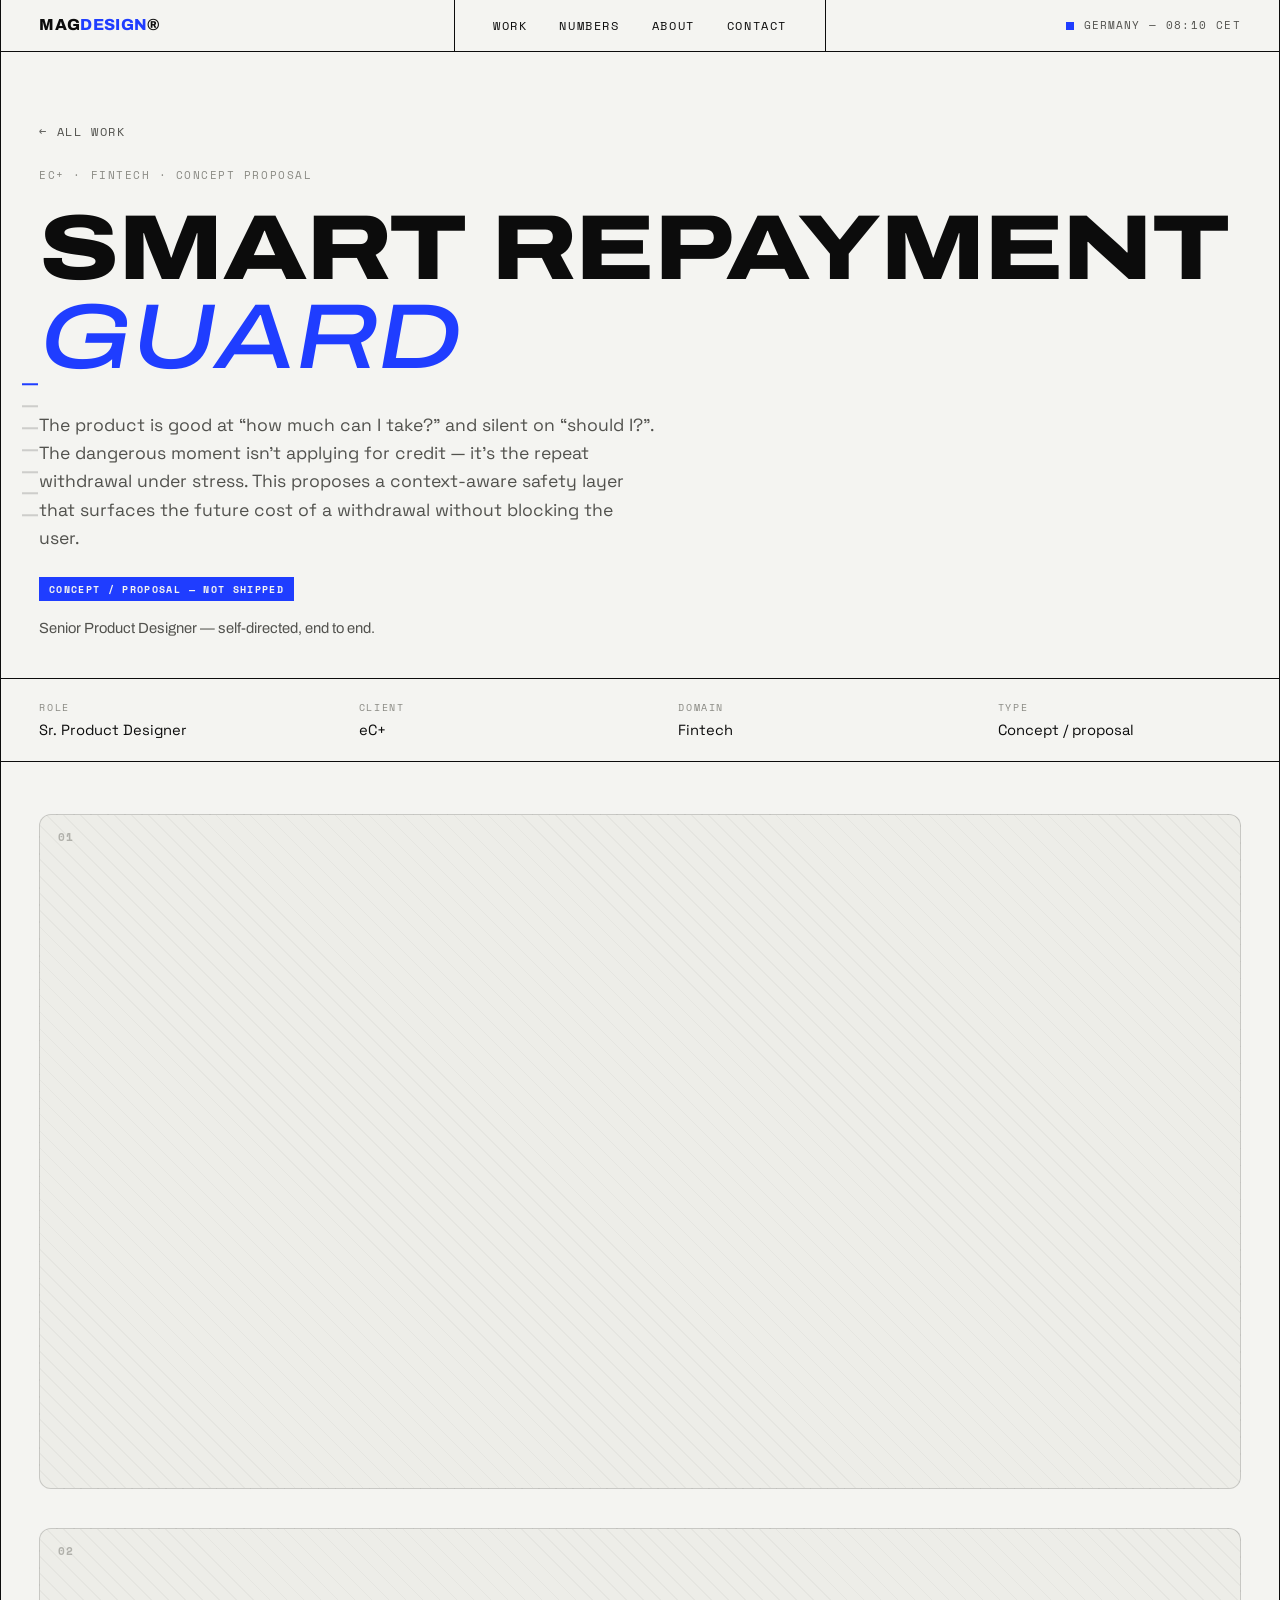
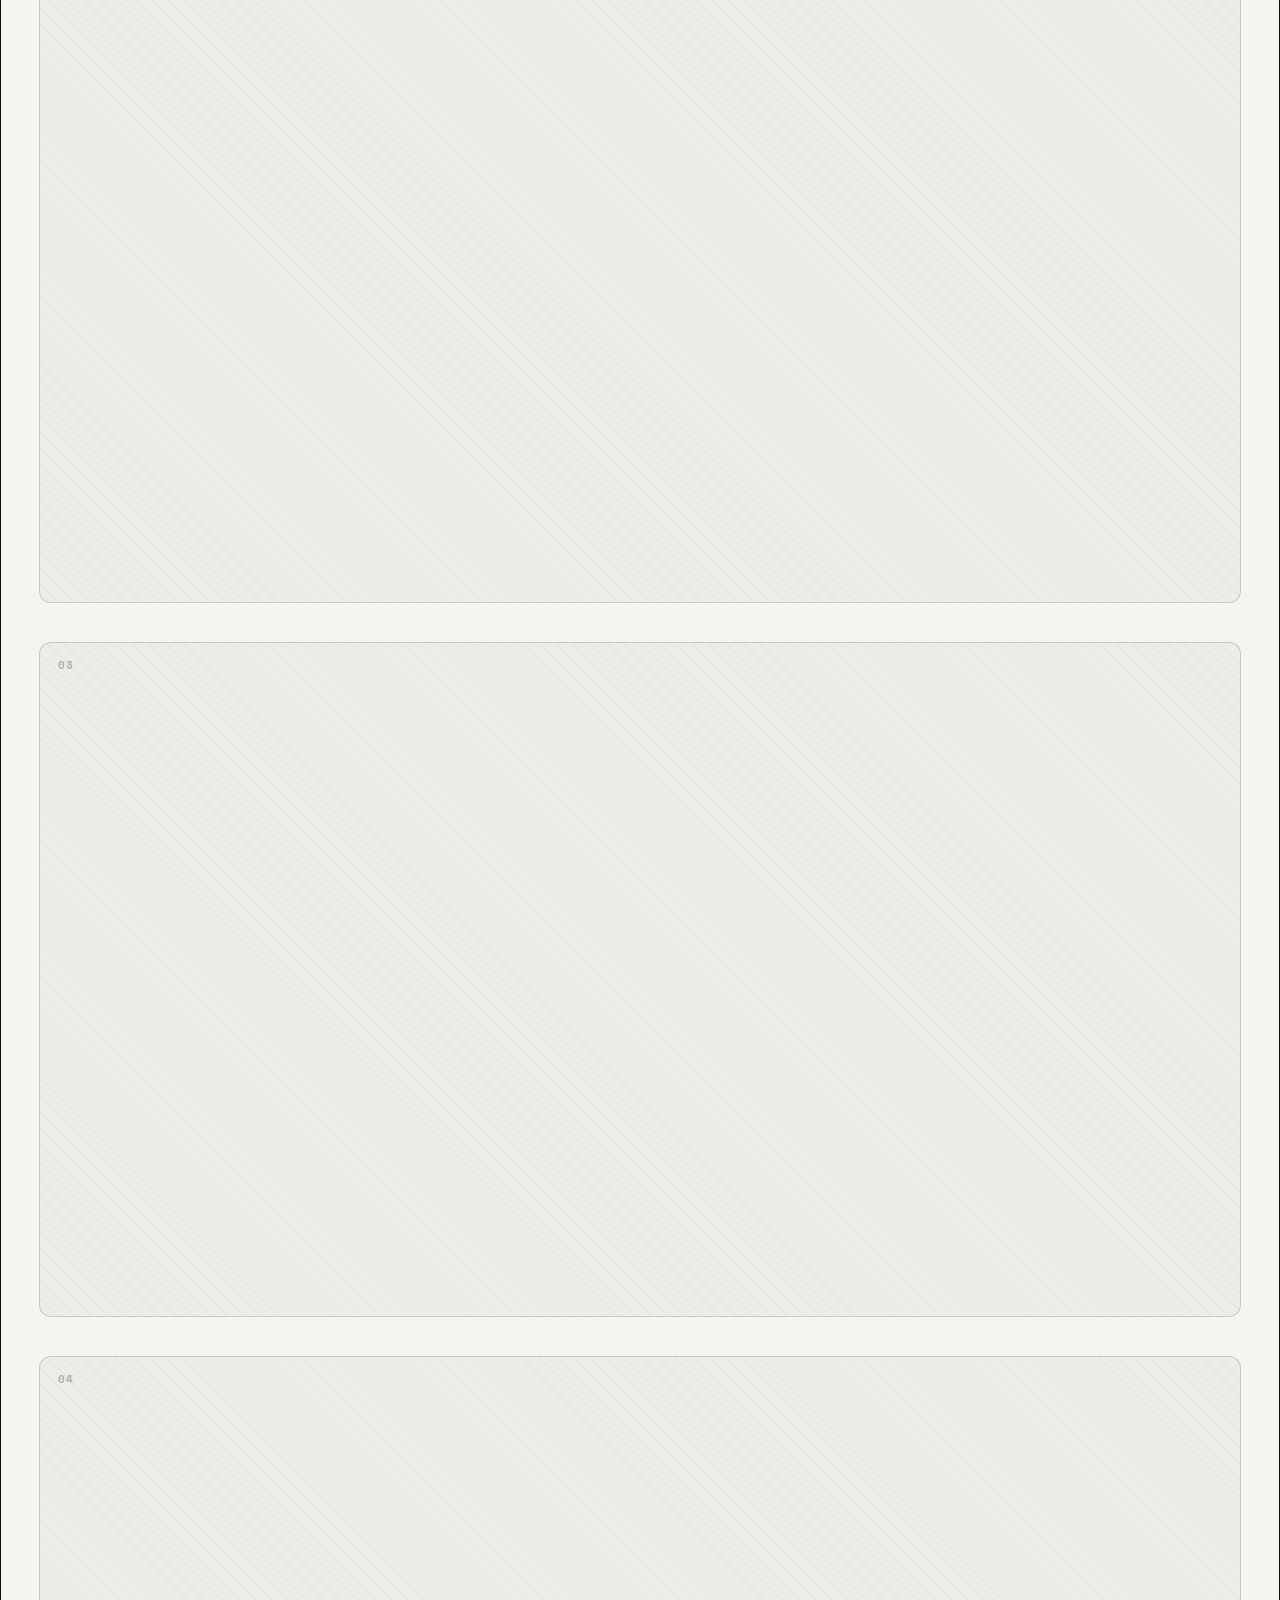
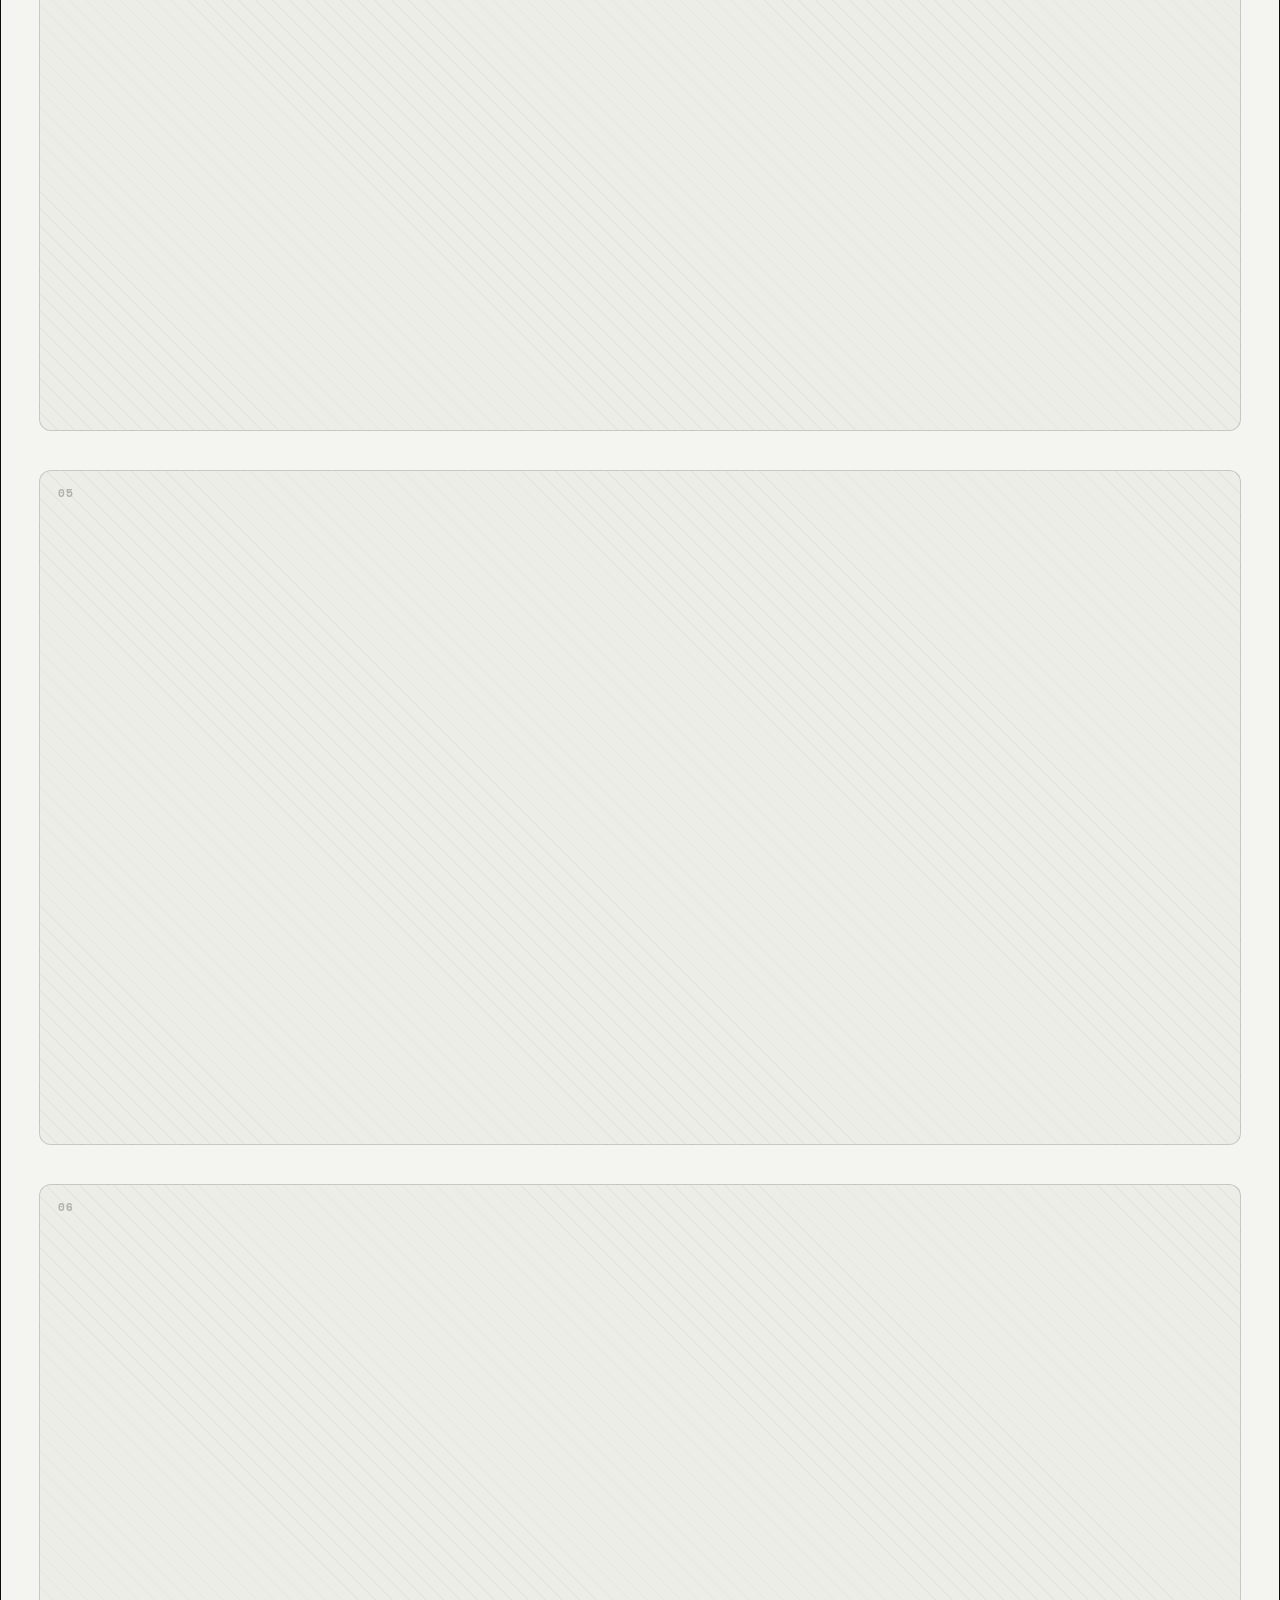
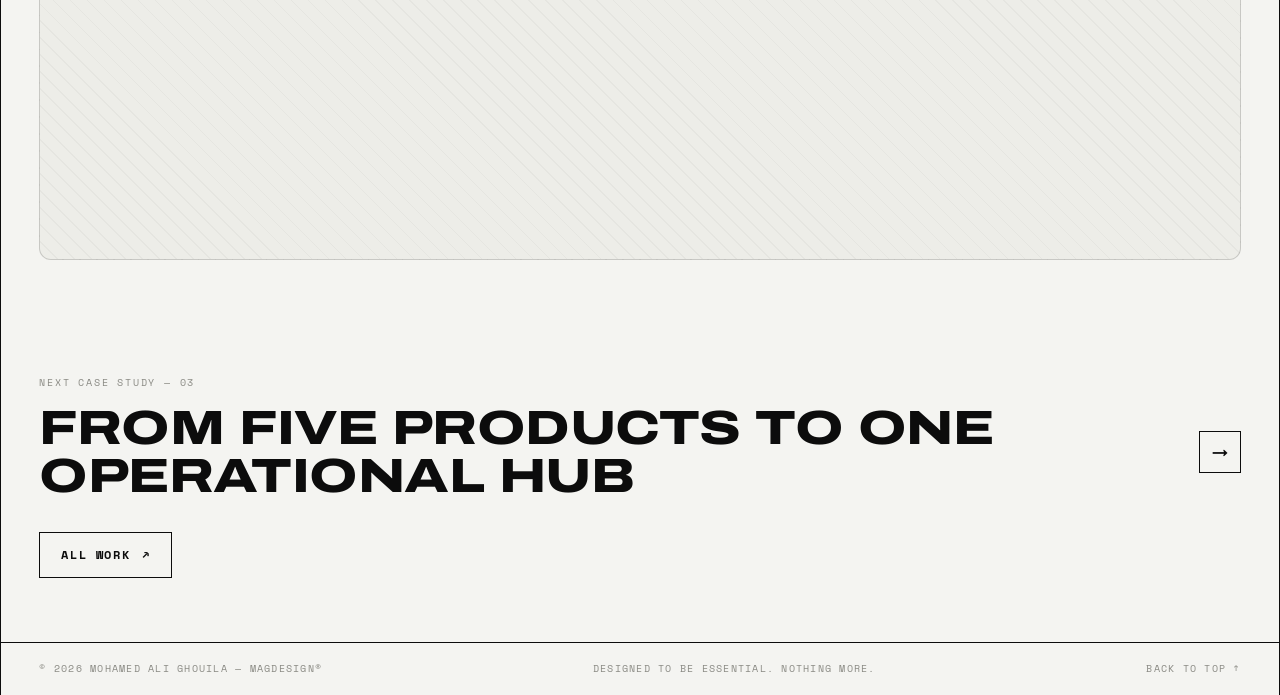
==== commit 18bce4b0: "chore: sync go-live working tree before deploy setup Stage real site assets (decks, portraits, case " ====
--- a/case-autonomy.html
+++ b/case-autonomy.html
@@ -8,8 +8,8 @@
 <link rel="preconnect" href="https://fonts.googleapis.com" />
 <link rel="preconnect" href="https://fonts.gstatic.com" crossorigin />
 <link href="https://fonts.googleapis.com/css2?family=Archivo:ital,wdth,wght@0,62..125,100..900;1,62..125,100..900&family=Space+Grotesk:wght@400;500&family=Space+Mono:wght@400;700&display=swap" rel="stylesheet" />
-<link rel="stylesheet" href="css/main.css" />
-<link rel="stylesheet" href="css/case.css" />
+<link rel="stylesheet" href="css/main.css?v=288f5b1b" />
+<link rel="stylesheet" href="css/case.css?v=288f5b1b" />
 <script>document.documentElement.classList.add('js');
 if(new URLSearchParams(location.search).has('flat'))document.documentElement.classList.add('flat');</script>
 </head>
@@ -47,12 +47,12 @@
   <nav class="toc" aria-label="On this page">
     <span class="toc__cap">On this page</span>
     <a class="toc__item" href="#overview"><span class="toc__dash" aria-hidden="true"></span><span class="toc__text"><span class="toc__no">01</span><span class="toc__label">Overview</span></span></a>
-    <a class="toc__item" href="#context"><span class="toc__dash" aria-hidden="true"></span><span class="toc__text"><span class="toc__no">02</span><span class="toc__label">Problem</span></span></a>
-    <a class="toc__item" href="#research"><span class="toc__dash" aria-hidden="true"></span><span class="toc__text"><span class="toc__no">03</span><span class="toc__label">Evidence</span></span></a>
-    <a class="toc__item" href="#approach"><span class="toc__dash" aria-hidden="true"></span><span class="toc__text"><span class="toc__no">04</span><span class="toc__label">Approach</span></span></a>
-    <a class="toc__item" href="#solution"><span class="toc__dash" aria-hidden="true"></span><span class="toc__text"><span class="toc__no">05</span><span class="toc__label">The design</span></span></a>
-    <a class="toc__item" href="#outcome"><span class="toc__dash" aria-hidden="true"></span><span class="toc__text"><span class="toc__no">06</span><span class="toc__label">Outcome</span></span></a>
-    <a class="toc__item" href="#reflection"><span class="toc__dash" aria-hidden="true"></span><span class="toc__text"><span class="toc__no">07</span><span class="toc__label">Reflection</span></span></a>
+    <a class="toc__item" href="#slide-1"><span class="toc__dash" aria-hidden="true"></span><span class="toc__text"><span class="toc__no">02</span><span class="toc__label">Problem</span></span></a>
+    <a class="toc__item" href="#slide-2"><span class="toc__dash" aria-hidden="true"></span><span class="toc__text"><span class="toc__no">03</span><span class="toc__label">Evidence</span></span></a>
+    <a class="toc__item" href="#slide-3"><span class="toc__dash" aria-hidden="true"></span><span class="toc__text"><span class="toc__no">04</span><span class="toc__label">Approach</span></span></a>
+    <a class="toc__item" href="#slide-4"><span class="toc__dash" aria-hidden="true"></span><span class="toc__text"><span class="toc__no">05</span><span class="toc__label">The design</span></span></a>
+    <a class="toc__item" href="#slide-5"><span class="toc__dash" aria-hidden="true"></span><span class="toc__text"><span class="toc__no">06</span><span class="toc__label">Outcome</span></span></a>
+    <a class="toc__item" href="#slide-6"><span class="toc__dash" aria-hidden="true"></span><span class="toc__text"><span class="toc__no">07</span><span class="toc__label">Reflection</span></span></a>
   </nav>
 
   <!-- OVERVIEW / HERO -->
@@ -73,75 +73,25 @@
   </section>
 
   
-  <section class="cs" id="context">
-    <header class="shead">
-      <h2>The <em>problem</em></h2>
-      <span class="mono">(02.1) — Problem</span>
-    </header>
-    <div class="cs__lede pad" data-r><p>The product shows the money is available and processes it; weeks later — a missed payment, difficulty, regret-driven churn. Betting that long-term trust compounds into retention faster than a marginally higher withdrawal rate.</p></div><div class="pq pad" data-r><p>A <em>trust</em> problem, not a compliance problem — help users make the decision they’d thank us for later, rather than block the ones a rule flags.</p></div><div class="axis pad" data-r>
-  <div class="axis__bar"><span class="axis__zone"><span class="axis__zonelab">Target: warn, don't block</span></span></div>
-  <div class="axis__ends"><span>Complicit (don't intervene)</span><span>Paternalistic (block)</span></div>
-</div>
-  </section>
-  
-  <section class="cs" id="research">
-    <header class="shead">
-      <h2>Evidence &amp; <em>discovery</em></h2>
-      <span class="mono">(02.2) — Evidence</span>
-    </header>
-    <div class="cs__lede pad" data-r><p>Honest about its basis: this rests on a heuristic analysis of the live withdrawal flow plus themes from churn and support signals — no user testing yet. The first recommended step is five to eight moderated reactions before any engineering. The commitments it would hold:</p></div><div class="pcards pad" data-r>
-  <div class="pcard"><h4>Context</h4><p>Intervene only at the right moment — no nagging on safe withdrawals.</p></div>
-  <div class="pcard"><h4>Foresight</h4><p>Show the concrete future cost, not an abstract warning.</p></div>
-  <div class="pcard"><h4>Choice</h4><p>Warn, don’t block. This is the line between a safety layer and a compliance pop-up.</p></div>
-</div>
-  </section>
-  
-  <section class="cs" id="approach">
-    <header class="shead">
-      <h2>The <em>approach</em></h2>
-      <span class="mono">(02.3) — Approach</span>
-    </header>
-    <div class="cs__lede pad" data-r><p>A bottom sheet that activates only in high-risk moments, detected from recent behaviour and remaining buffer. It shows concrete future impact before commitment, offers softer alternatives, and asks for an explicit, informed acknowledgement.</p></div><div class="seq pad" data-r>
-  <div class="seq__row"><span class="seq__n">1</span><div class="seq__c"><b>User</b><p>Enters a €500 payout</p></div><div class="seq__c"><b>System</b><p>Checks frequency + buffer, assesses risk</p></div></div>
-  <div class="seq__row"><span class="seq__n">2</span><div class="seq__c"><b>User</b><p>Reads the future snapshot</p></div><div class="seq__c"><b>System</b><p>Shows +€48/mo, flags reduced flexibility</p></div></div>
-  <div class="seq__row"><span class="seq__n">3</span><div class="seq__c"><b>User</b><p>Weighs softer options</p></div><div class="seq__c"><b>System</b><p>Suggests €300, offers delay, proposes a split</p></div></div>
-  <div class="seq__row"><span class="seq__n">4</span><div class="seq__c"><b>User</b><p>Confirms an informed choice</p></div><div class="seq__c"><b>System</b><p>Requires explicit acknowledgement, then processes</p></div></div>
-</div>
-  </section>
-  
-  <section class="cs" id="solution">
-    <header class="shead">
-      <h2>The <em>design</em></h2>
-      <span class="mono">(02.4) — Solution</span>
-    </header>
-    <div class="cs__lede pad" data-r><p>The intervention, state by state: a silent pass on safe withdrawals (proving the no-nagging principle), a future-snapshot that makes the cost concrete, soft alternatives, and an explicit acknowledgement. The future-snapshot is the emotional core — the moment an abstract risk becomes a number the user feels.</p></div><figure class="schem pad" data-r>
-  <div class="schem__frame"><span class="schem__tag">Schematic</span><p class="schem__title">Four states — risk detection · future snapshot · soft alternatives · acknowledgement</p></div>
-  <figcaption>Designed states; high-fidelity screens to follow. Shown as schematic, not a shipped screenshot.</figcaption>
-</figure>
-  </section>
-  
-  <section class="cs" id="outcome">
-    <header class="shead">
-      <h2>Outcome &amp; <em>what I'd measure</em></h2>
-      <span class="mono">(02.5) — Outcome</span>
-    </header>
-    <div class="cs__lede pad" data-r><p>A proposal stands on reasoning, not borrowed data — so this is framed as projected targets and a test plan, never results. Long-term sustainable growth over short-term conversion: a user who takes €300 instead of €500, or delays a week, is a smaller transaction today and a retained, higher-lifetime-value customer tomorrow.</p></div><div class="mtree pad" data-r>
-  <p class="mtree__cap">How we’d measure it — <i>projected / hypotheses</i></p>
-  <ul class="mtree__list">
-    <li><b>Late-payment rate</b><span>primary — Guard cohort vs. holdout</span></li>
-    <li><b>Trust / NPS delta</b><span>secondary</span></li>
-    <li><b>Churn after payout peaks</b><span>secondary</span></li>
-    <li><b>Payout-frequency stability</b><span>guardrail</span></li>
-  </ul>
-</div>
-  </section>
-  
-  <section class="cs" id="reflection">
-    <header class="shead">
-      <h2>Trade-off &amp; <em>reflection</em></h2>
-      <span class="mono">(02.6) — Reflection</span>
-    </header>
-    <div class="cs__lede pad" data-r><p>The risk I’d flag to stakeholders: the risk-detection threshold is currently a designer’s assumption, not a tested rule — get it wrong and we nag safe users or miss risky ones. I’d want Risk and Data to co-own that threshold with me before launch. Naming that openly is what makes this judgement, not a sales pitch.</p></div>
+  <section class="deck" aria-label="Smart Repayment Guard — deck (slides in progress)">
+    <figure class="slide slide--ph" id="slide-1" data-r aria-label="Problem — slide pending">
+      <div class="slide__frame"><span class="slide__phnum" aria-hidden="true">01</span></div>
+    </figure>
+    <figure class="slide slide--ph" id="slide-2" data-r aria-label="Evidence — slide pending">
+      <div class="slide__frame"><span class="slide__phnum" aria-hidden="true">02</span></div>
+    </figure>
+    <figure class="slide slide--ph" id="slide-3" data-r aria-label="Approach — slide pending">
+      <div class="slide__frame"><span class="slide__phnum" aria-hidden="true">03</span></div>
+    </figure>
+    <figure class="slide slide--ph" id="slide-4" data-r aria-label="The design — slide pending">
+      <div class="slide__frame"><span class="slide__phnum" aria-hidden="true">04</span></div>
+    </figure>
+    <figure class="slide slide--ph" id="slide-5" data-r aria-label="Outcome — slide pending">
+      <div class="slide__frame"><span class="slide__phnum" aria-hidden="true">05</span></div>
+    </figure>
+    <figure class="slide slide--ph" id="slide-6" data-r aria-label="Reflection — slide pending">
+      <div class="slide__frame"><span class="slide__phnum" aria-hidden="true">06</span></div>
+    </figure>
   </section>
 
   <!-- NEXT CASE -->
@@ -163,7 +113,7 @@
 </main>
 </div>
 
-<script src="js/main.js" defer></script>
-<script src="js/case.js" defer></script>
+<script src="js/main.js?v=288f5b1b" defer></script>
+<script src="js/case.js?v=288f5b1b" defer></script>
 </body>
 </html>
--- a/css/main.css
+++ b/css/main.css
@@ -185,6 +185,8 @@
 .about{display:grid;grid-template-columns:1.05fr .95fr;border-bottom:1px solid var(--rule)}
 .about>div{padding:2.6rem var(--gut)}
 .about__l{border-right:1px solid var(--rule)}
+.about__portrait{margin:0 0 1.8rem;max-width:300px;border:1px solid var(--rule);padding:.5rem;background:var(--bg)}
+.about__portrait img{display:block;width:100%;aspect-ratio:4/5;object-fit:cover;object-position:50% 12%}
 .about h3{font:800 1rem var(--f-disp);font-stretch:125%;text-transform:uppercase;letter-spacing:.04em;margin-bottom:1.4rem}
 .about h3 i{font-style:normal;color:var(--blue)}
 .about p{color:var(--ink-soft);max-width:56ch}
--- a/css/case.css
+++ b/css/case.css
@@ -4,6 +4,32 @@
 
 /* offset section tops so they clear the sticky header */
 .cpage section[id]{scroll-margin-top:clamp(4rem,9vh,5.5rem)}
+
+/* ============================================================
+   CASE DECK — full-width slide-by-slide reader
+   Renders the real exported Figma deck slides (16:9), one per row.
+   Scroll = advance through the deck; the side-nav scroll-spies each slide.
+   ============================================================ */
+.deck{padding-block:clamp(1.8rem,5vw,3.2rem) 1rem}
+/* slides fill the same content column as the hero/sections (var(--gut) rail),
+   so their left/right edges line up with the rest of the page */
+.slide{
+  scroll-margin-top:clamp(4rem,9vh,5.5rem);
+  padding-inline:var(--gut);
+  margin-block:clamp(1.3rem,3.4vw,2.4rem);
+}
+.slide:first-child{margin-top:0}
+.slide__img{
+  display:block;width:100%;height:auto;aspect-ratio:16/9;object-fit:cover;
+  background:var(--bg);border:1px solid var(--rule);border-radius:12px;
+  box-shadow:0 24px 60px -30px rgba(13,13,15,.22),0 4px 14px -9px rgba(13,13,15,.10);
+}
+.slide__cap{
+  margin-top:.8rem;display:flex;align-items:baseline;gap:.7rem;
+  font:400 .72rem/1 var(--f-mono);letter-spacing:.1em;text-transform:uppercase;color:var(--ink-faint);
+}
+.slide__no{font-weight:700;color:var(--blue)}
+@media (max-width:640px){.slide__img{border-radius:8px}}
 
 /* ============================================================
    FLOATING SIDE NAV — Notion-style "On this page"
@@ -243,7 +269,7 @@
 .mtree__list span{font-size:.85rem;color:var(--ink-soft)}
 .axis{margin-block:1.6rem}
 .axis__bar{position:relative;height:2px;background:var(--rule);margin:2.4rem 0 .8rem}
-.axis__zone{position:absolute;left:38%;width:24%;top:-9px;height:20px;border:1.5px solid var(--blue);background:rgba(31,61,255,.06)}
+.axis__zone{position:absolute;left:38%;width:24%;top:-9px;height:20px;border:1.5px solid var(--blue);background:color-mix(in srgb, var(--blue) 6%, transparent)}
 .axis__zonelab{position:absolute;left:50%;top:-1.7rem;transform:translateX(-50%);white-space:nowrap;
   font:700 .6rem/1 var(--f-mono);letter-spacing:.12em;text-transform:uppercase;color:var(--blue)}
 .axis__ends{display:flex;justify-content:space-between;font:400 .8rem/1 var(--f-mono);letter-spacing:.04em;color:var(--ink-soft)}
@@ -271,3 +297,30 @@
   .opts__row,.statblock,.seq__row,.pcards{grid-template-columns:1fr}
   .opts__row>*{border-bottom:0}
 }
+
+/* ============================================================
+   LINE REDUCTION — Swiss "A" (matches homepage decision)
+   Drop vertical subdivisions; soften heavy internal ink grids
+   to the hairline rule. Keep section framing + floating TOC.
+   Appended last so it's easy to tune or revert.
+   ============================================================ */
+/* case-hero meta strip: keep the top rule, drop vertical dividers */
+.chero__meta>div{border-right:0}
+/* evidence tables: full-ink internal grids -> soft hairline (same structure, less weight) */
+.opts,.opts__row,.statblock,.seq,.pcards,.tiers,.mtree__list,.cs__cols{background:var(--rule-soft)}
+.opts,.statblock,.seq,.pcards,.tiers,.cs__cols{border-block-color:var(--rule-soft)}
+.mtree__list{border-color:var(--rule-soft)}
+
+/* ============================================================
+   PLACEHOLDER DECK SLIDES — vertical reader awaiting Figma exports
+   ============================================================ */
+/* blank 16:9 frames — empty on purpose; Figma slide exports drop straight in */
+.slide--ph .slide__frame{
+  position:relative;aspect-ratio:16/9;
+  border:1px solid var(--rule-soft);border-radius:12px;
+  background-color:#EDEDE8;
+  background-image:repeating-linear-gradient(45deg,rgba(12,12,12,.035) 0 1px,transparent 1px 12px);
+}
+.slide--ph .slide__phnum{position:absolute;top:1rem;left:1.1rem;
+  font:700 .7rem/1 var(--f-mono);letter-spacing:.1em;color:var(--ink-faint);opacity:.6}
+@media(max-width:640px){.slide--ph .slide__frame{border-radius:8px}}
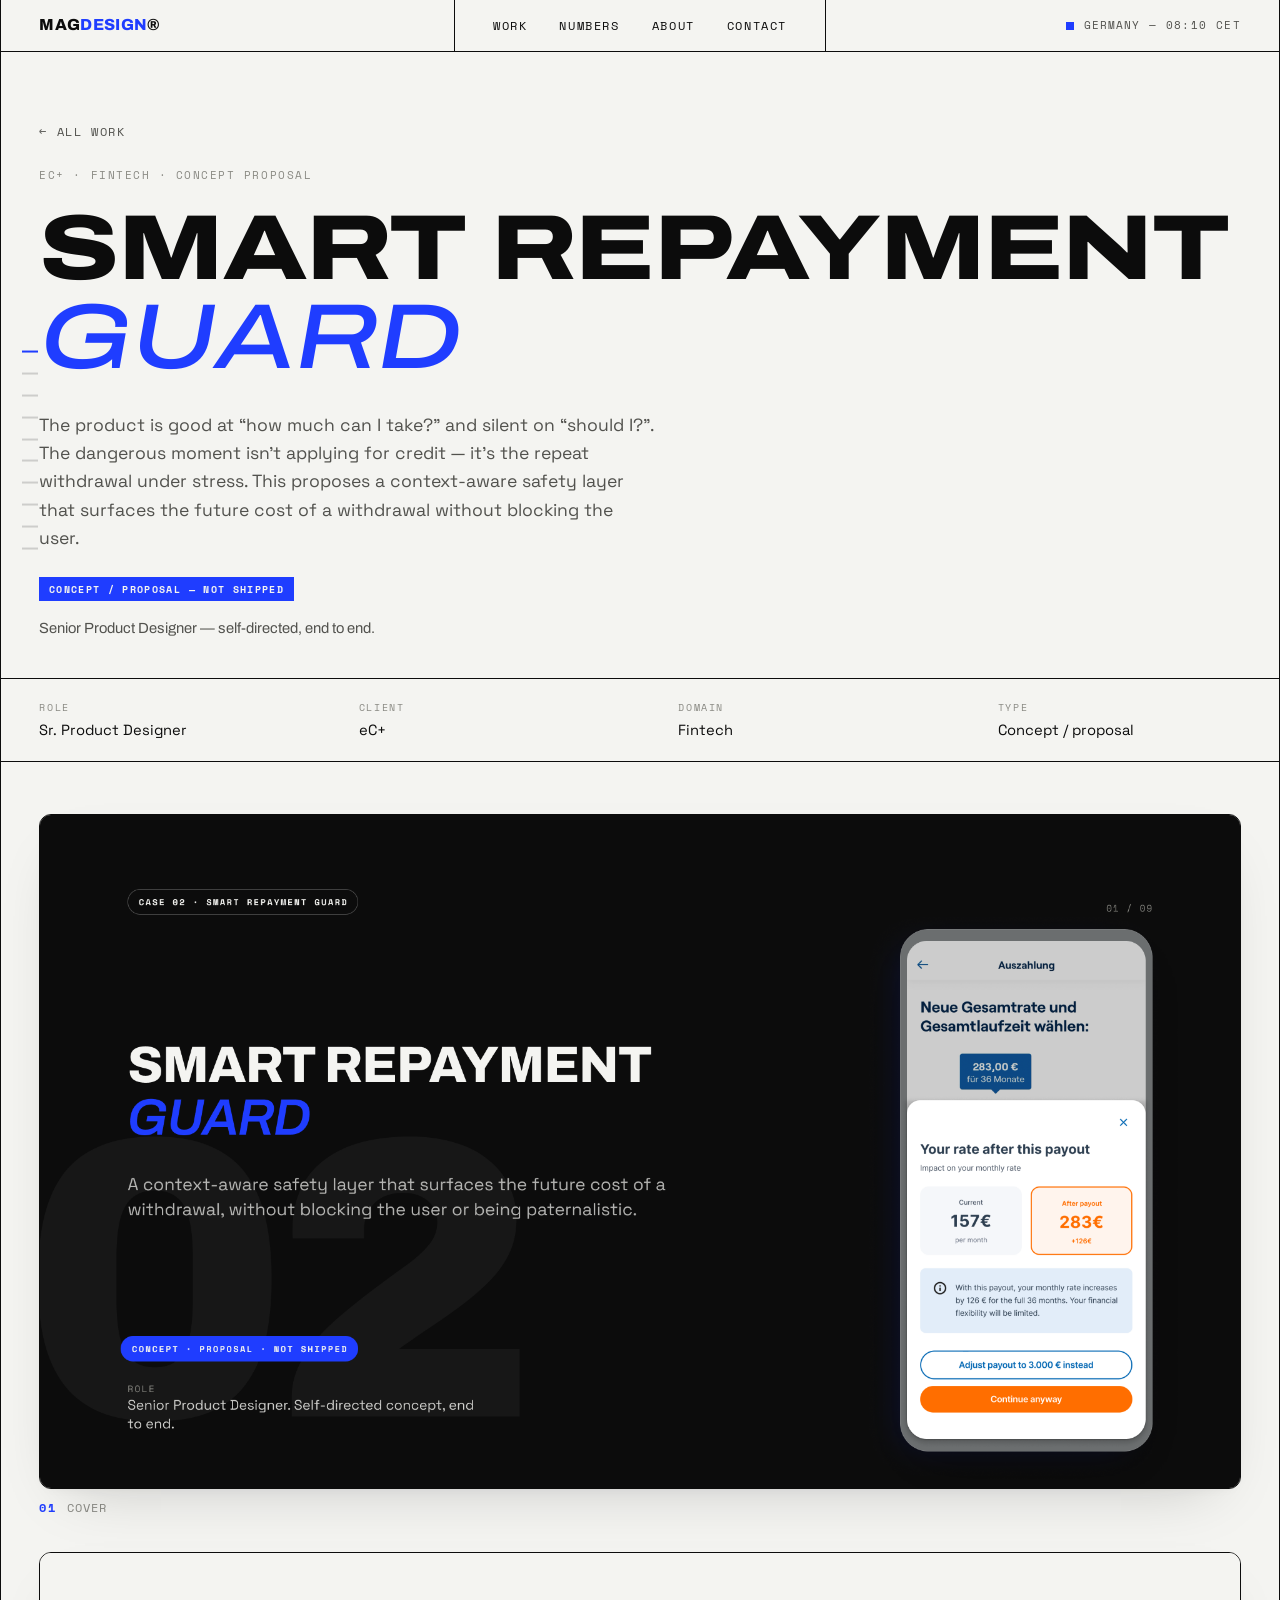
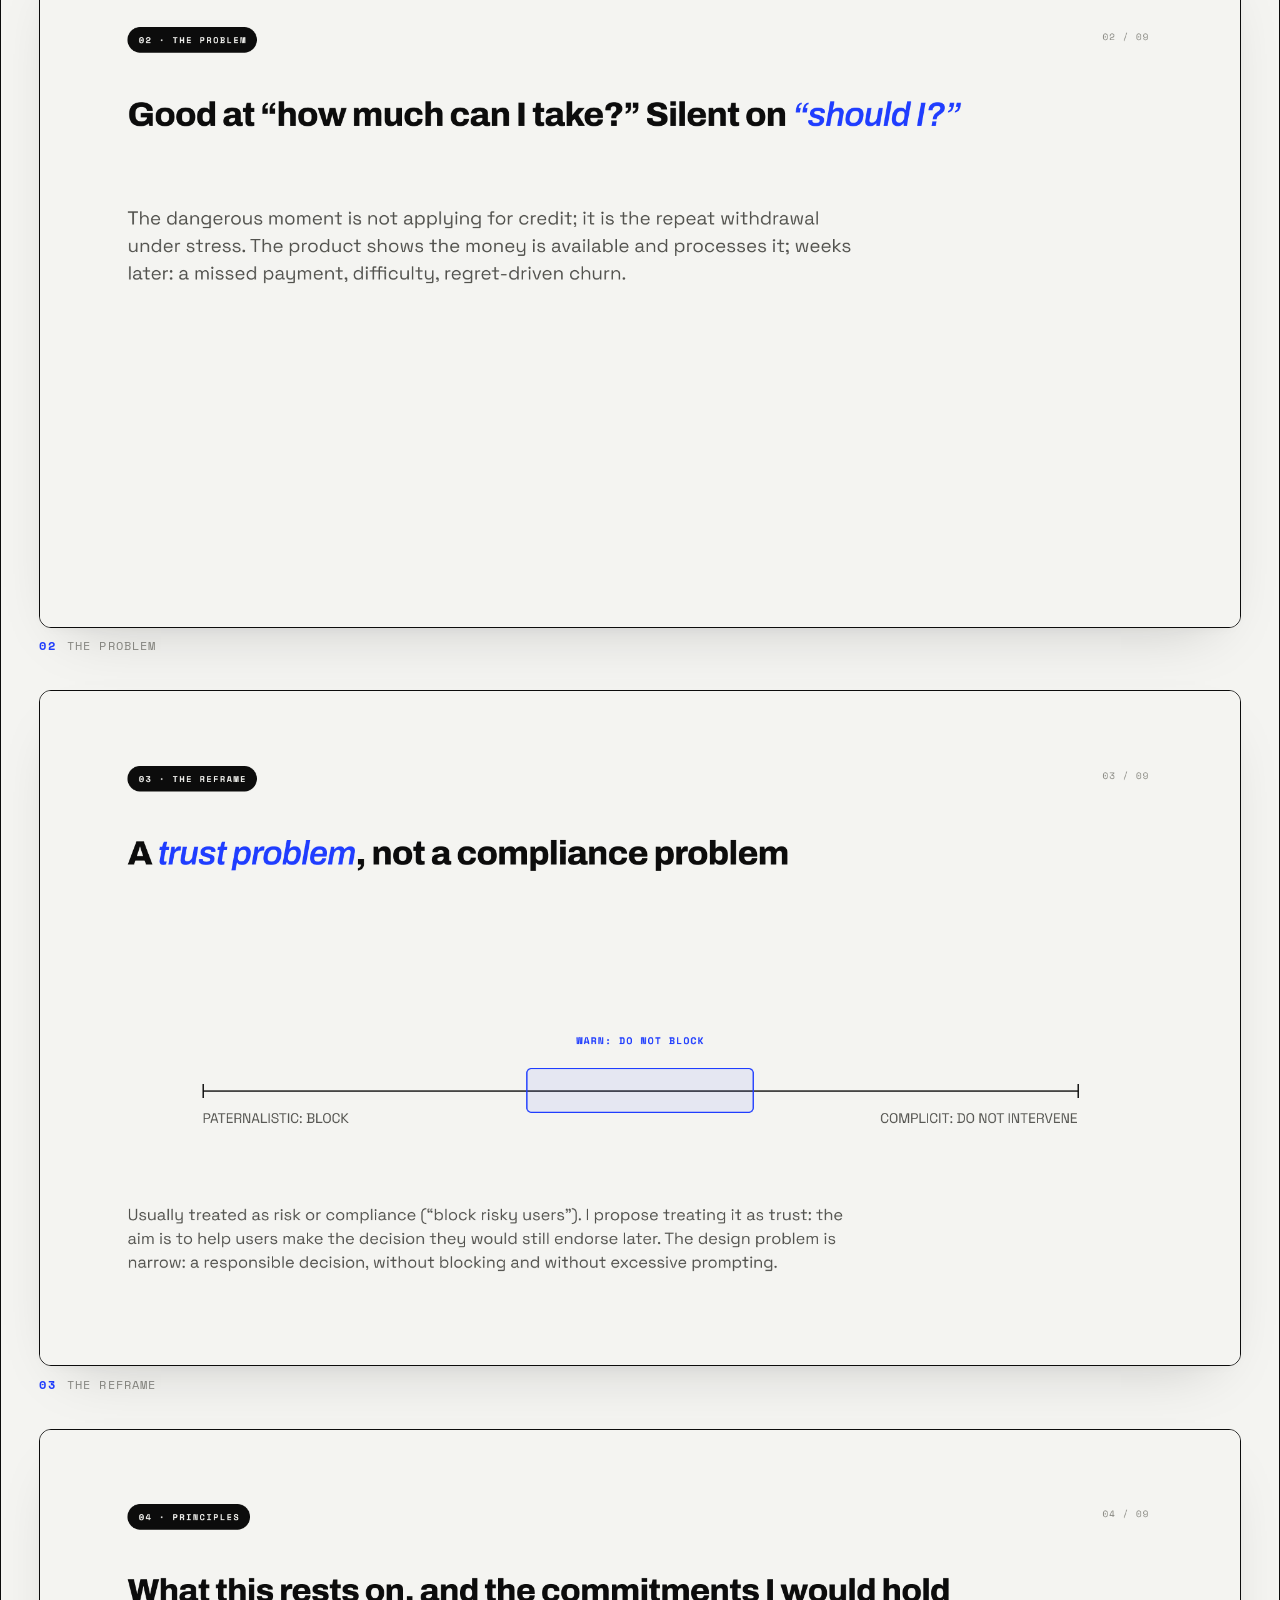
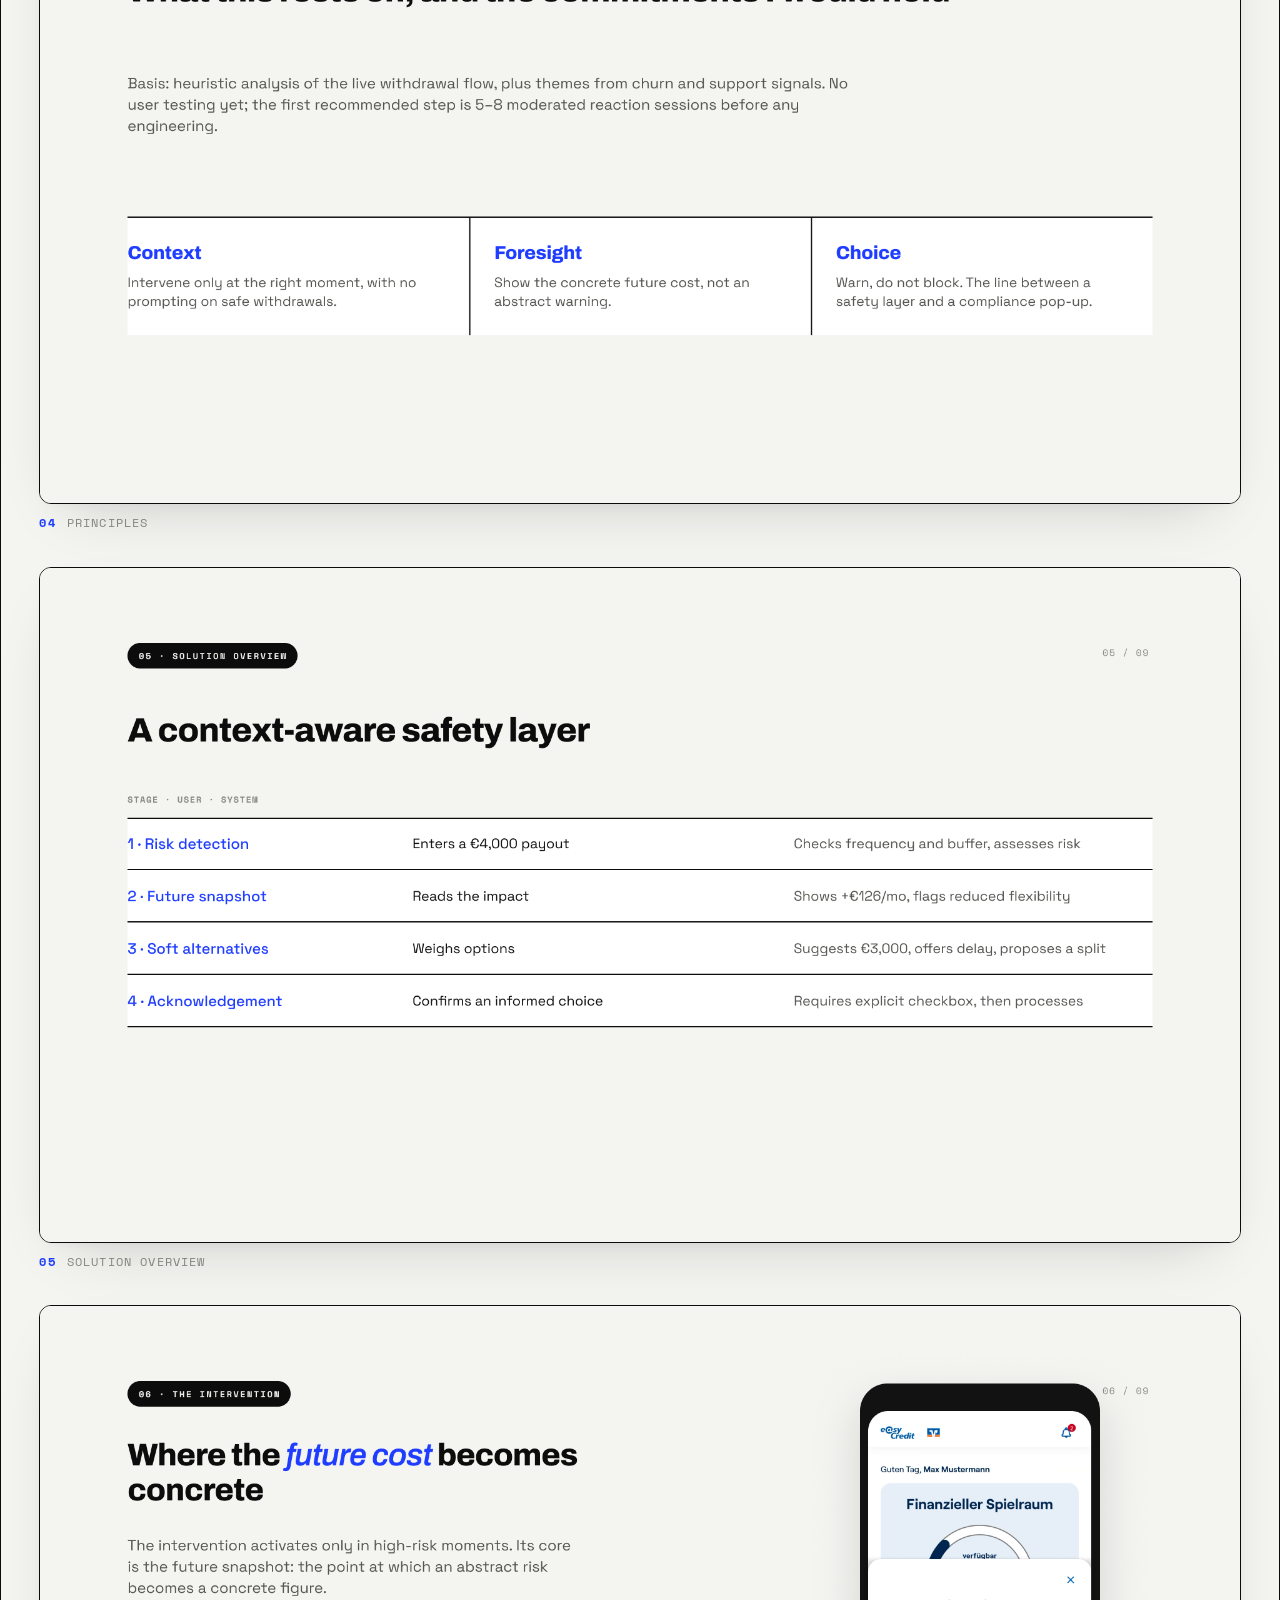
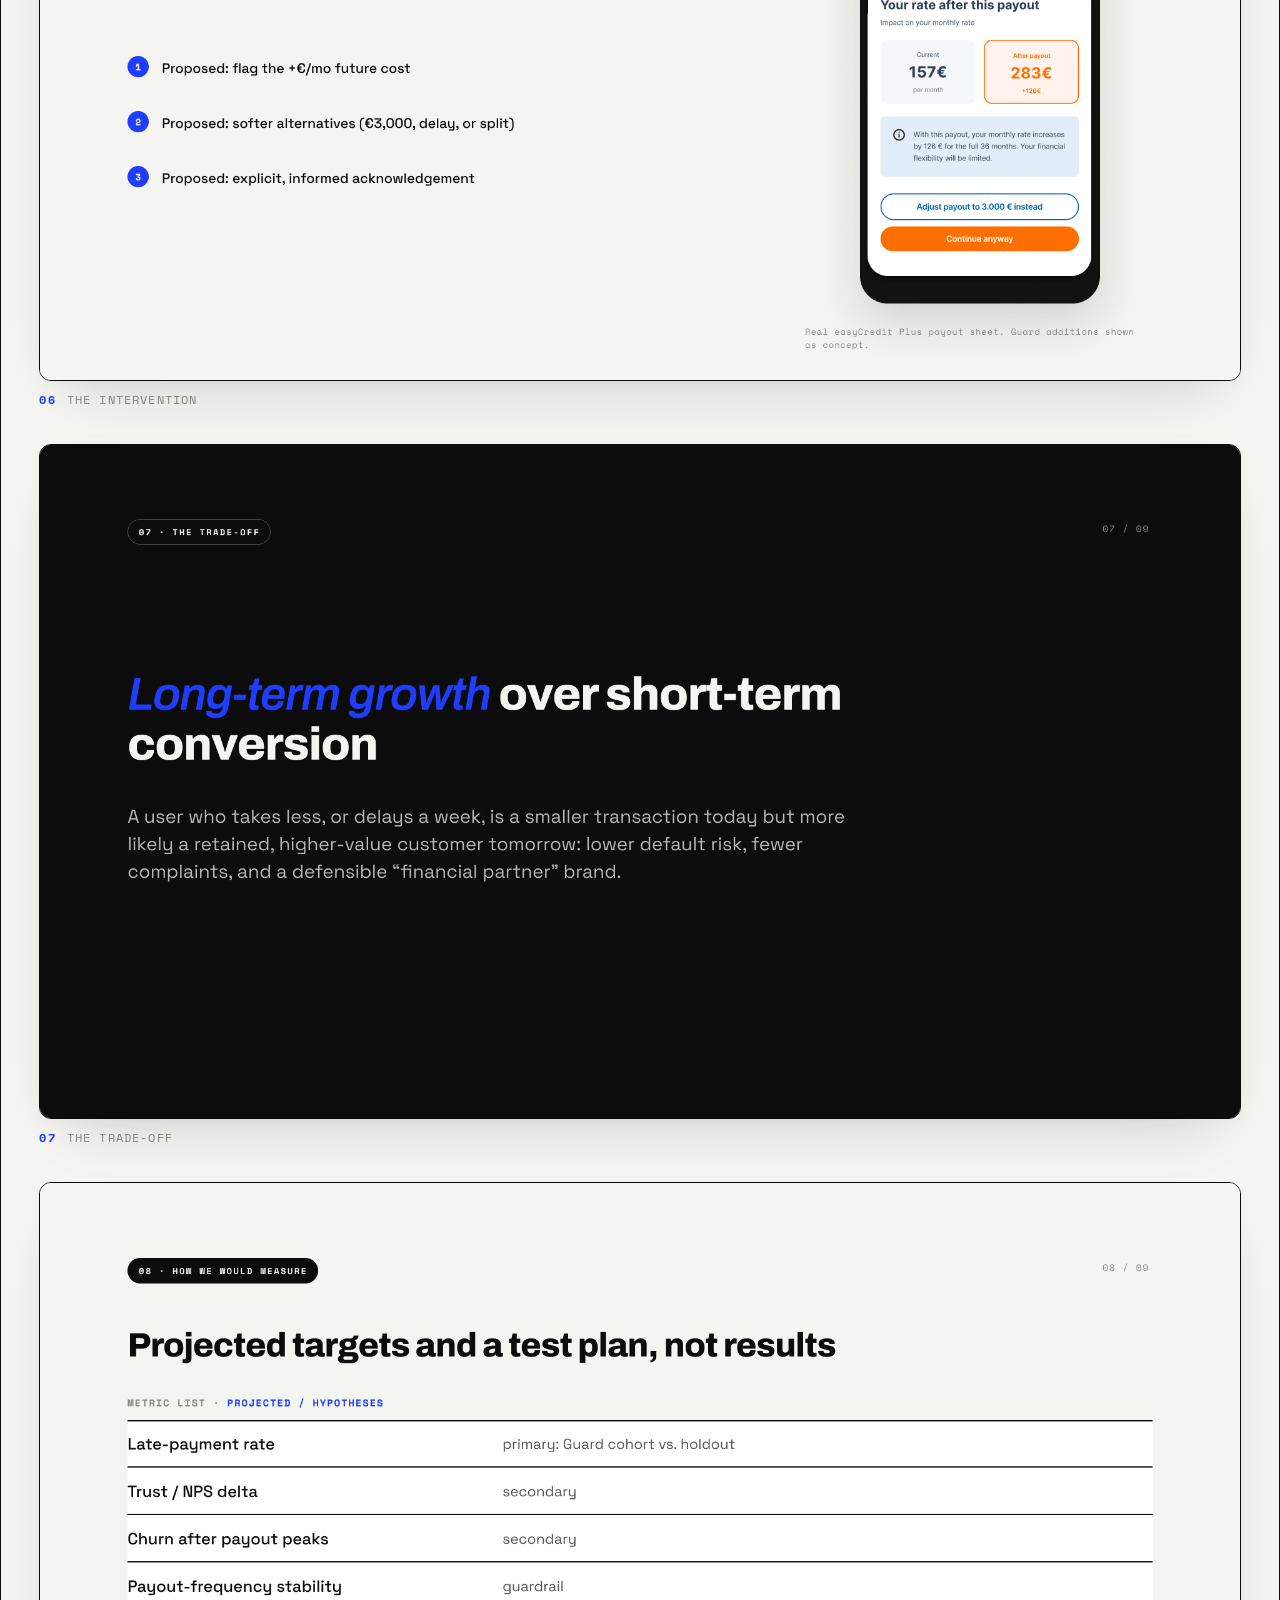
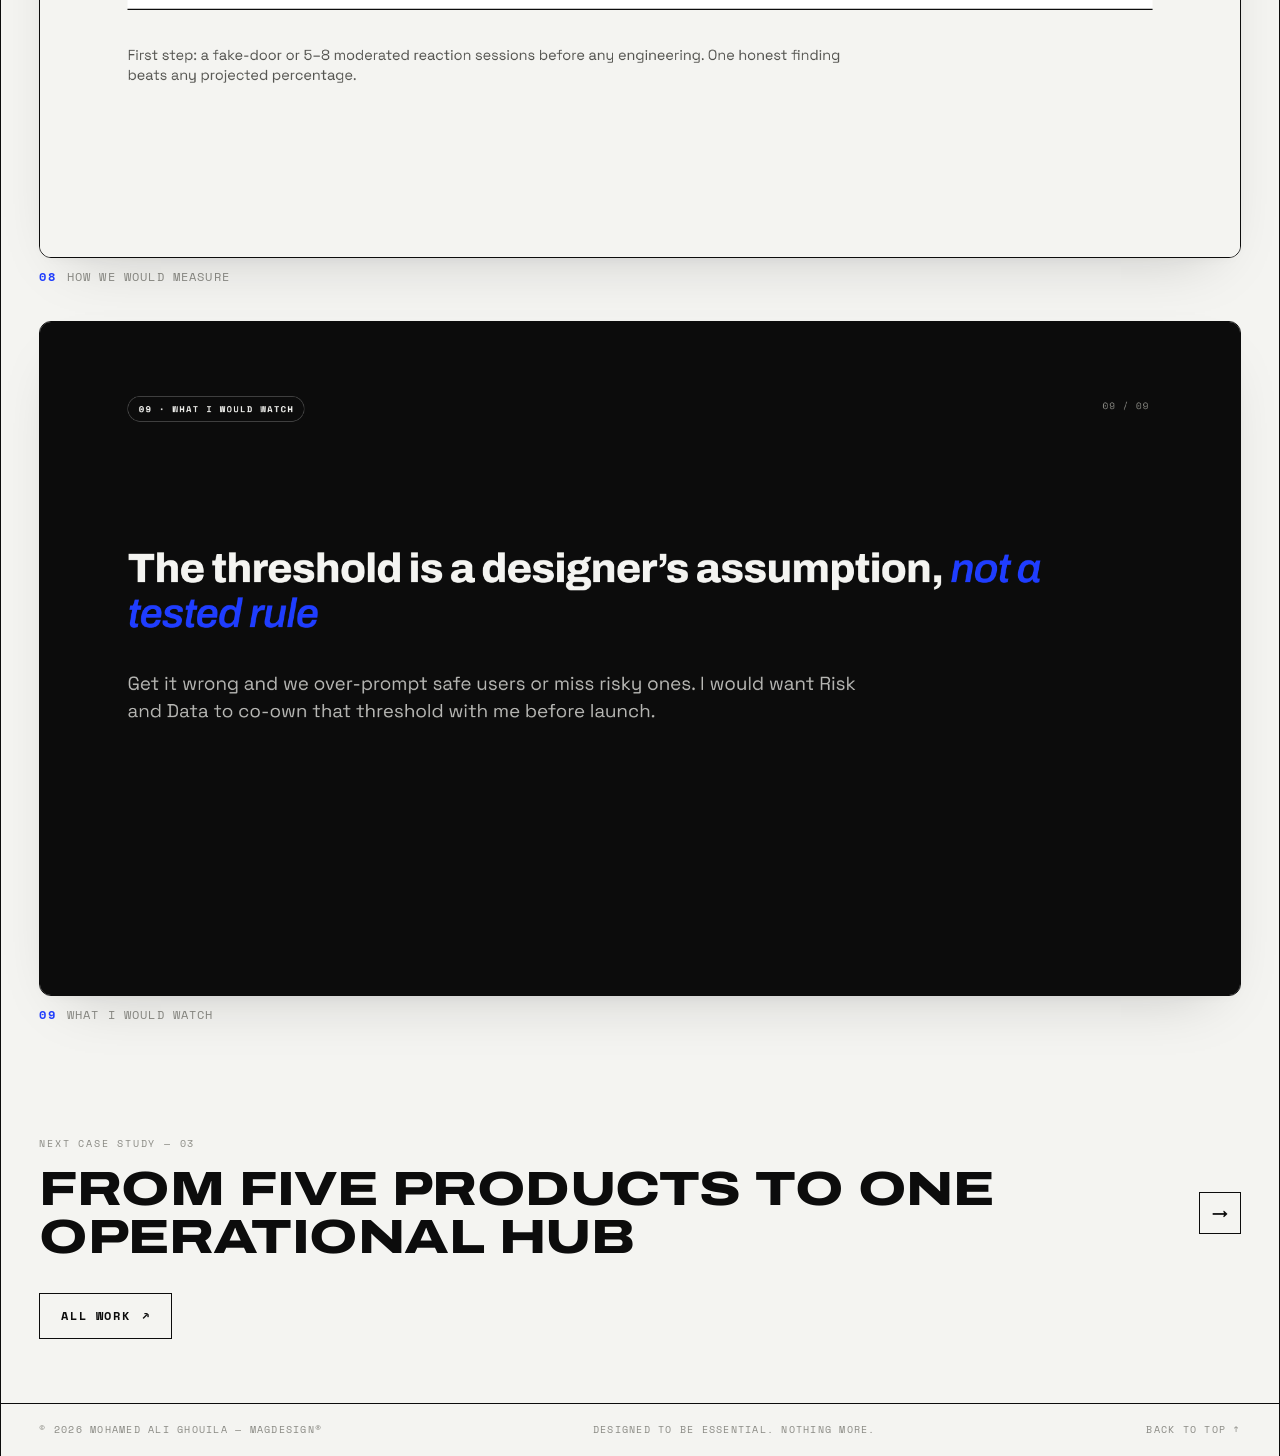
==== commit e89c77f3: "feat: wire Smart Repayment Guard deck into case-autonomy Exports the 9-slide deck (section 71:28) fr" ====
--- a/case-autonomy.html
+++ b/case-autonomy.html
@@ -8,8 +8,8 @@
 <link rel="preconnect" href="https://fonts.googleapis.com" />
 <link rel="preconnect" href="https://fonts.gstatic.com" crossorigin />
 <link href="https://fonts.googleapis.com/css2?family=Archivo:ital,wdth,wght@0,62..125,100..900;1,62..125,100..900&family=Space+Grotesk:wght@400;500&family=Space+Mono:wght@400;700&display=swap" rel="stylesheet" />
-<link rel="stylesheet" href="css/main.css?v=288f5b1b" />
-<link rel="stylesheet" href="css/case.css?v=288f5b1b" />
+<link rel="stylesheet" href="css/main.css?v=f02e5cdb" />
+<link rel="stylesheet" href="css/case.css?v=f02e5cdb" />
 <script>document.documentElement.classList.add('js');
 if(new URLSearchParams(location.search).has('flat'))document.documentElement.classList.add('flat');</script>
 </head>
@@ -47,12 +47,15 @@
   <nav class="toc" aria-label="On this page">
     <span class="toc__cap">On this page</span>
     <a class="toc__item" href="#overview"><span class="toc__dash" aria-hidden="true"></span><span class="toc__text"><span class="toc__no">01</span><span class="toc__label">Overview</span></span></a>
-    <a class="toc__item" href="#slide-1"><span class="toc__dash" aria-hidden="true"></span><span class="toc__text"><span class="toc__no">02</span><span class="toc__label">Problem</span></span></a>
-    <a class="toc__item" href="#slide-2"><span class="toc__dash" aria-hidden="true"></span><span class="toc__text"><span class="toc__no">03</span><span class="toc__label">Evidence</span></span></a>
-    <a class="toc__item" href="#slide-3"><span class="toc__dash" aria-hidden="true"></span><span class="toc__text"><span class="toc__no">04</span><span class="toc__label">Approach</span></span></a>
-    <a class="toc__item" href="#slide-4"><span class="toc__dash" aria-hidden="true"></span><span class="toc__text"><span class="toc__no">05</span><span class="toc__label">The design</span></span></a>
-    <a class="toc__item" href="#slide-5"><span class="toc__dash" aria-hidden="true"></span><span class="toc__text"><span class="toc__no">06</span><span class="toc__label">Outcome</span></span></a>
-    <a class="toc__item" href="#slide-6"><span class="toc__dash" aria-hidden="true"></span><span class="toc__text"><span class="toc__no">07</span><span class="toc__label">Reflection</span></span></a>
+    <a class="toc__item" href="#slide-1"><span class="toc__dash" aria-hidden="true"></span><span class="toc__text"><span class="toc__no">02</span><span class="toc__label">Cover</span></span></a>
+    <a class="toc__item" href="#slide-2"><span class="toc__dash" aria-hidden="true"></span><span class="toc__text"><span class="toc__no">03</span><span class="toc__label">The problem</span></span></a>
+    <a class="toc__item" href="#slide-3"><span class="toc__dash" aria-hidden="true"></span><span class="toc__text"><span class="toc__no">04</span><span class="toc__label">The reframe</span></span></a>
+    <a class="toc__item" href="#slide-4"><span class="toc__dash" aria-hidden="true"></span><span class="toc__text"><span class="toc__no">05</span><span class="toc__label">Principles</span></span></a>
+    <a class="toc__item" href="#slide-5"><span class="toc__dash" aria-hidden="true"></span><span class="toc__text"><span class="toc__no">06</span><span class="toc__label">Solution overview</span></span></a>
+    <a class="toc__item" href="#slide-6"><span class="toc__dash" aria-hidden="true"></span><span class="toc__text"><span class="toc__no">07</span><span class="toc__label">The intervention</span></span></a>
+    <a class="toc__item" href="#slide-7"><span class="toc__dash" aria-hidden="true"></span><span class="toc__text"><span class="toc__no">08</span><span class="toc__label">The trade-off</span></span></a>
+    <a class="toc__item" href="#slide-8"><span class="toc__dash" aria-hidden="true"></span><span class="toc__text"><span class="toc__no">09</span><span class="toc__label">How we would measure</span></span></a>
+    <a class="toc__item" href="#slide-9"><span class="toc__dash" aria-hidden="true"></span><span class="toc__text"><span class="toc__no">10</span><span class="toc__label">What I would watch</span></span></a>
   </nav>
 
   <!-- OVERVIEW / HERO -->
@@ -73,24 +76,69 @@
   </section>
 
   
-  <section class="deck" aria-label="Smart Repayment Guard — deck (slides in progress)">
-    <figure class="slide slide--ph" id="slide-1" data-r aria-label="Problem — slide pending">
-      <div class="slide__frame"><span class="slide__phnum" aria-hidden="true">01</span></div>
+  <section class="deck" aria-label="Smart Repayment Guard — deck">
+    <figure class="slide" id="slide-1" data-r>
+      <div class="slide__media">
+        <img class="slide__img" src="img/decks/repayment-guard/01-cover.png" alt="Cover — Smart Repayment Guard, concept / proposal, not shipped; a context-aware safety layer that surfaces the future cost of a withdrawal without blocking the user" width="1920" height="1080" loading="eager" decoding="async" />
+        
+      </div>
+      <figcaption class="slide__cap"><span class="slide__no">01</span><span>Cover</span></figcaption>
     </figure>
-    <figure class="slide slide--ph" id="slide-2" data-r aria-label="Evidence — slide pending">
-      <div class="slide__frame"><span class="slide__phnum" aria-hidden="true">02</span></div>
+    <figure class="slide" id="slide-2" data-r>
+      <div class="slide__media">
+        <img class="slide__img" src="img/decks/repayment-guard/02-problem.png" alt="The problem — good at “how much can I take?”, silent on “should I?”; the dangerous moment is the repeat withdrawal under stress, not the credit application" width="1920" height="1080" loading="eager" decoding="async" />
+        
+      </div>
+      <figcaption class="slide__cap"><span class="slide__no">02</span><span>The problem</span></figcaption>
     </figure>
-    <figure class="slide slide--ph" id="slide-3" data-r aria-label="Approach — slide pending">
-      <div class="slide__frame"><span class="slide__phnum" aria-hidden="true">03</span></div>
+    <figure class="slide" id="slide-3" data-r>
+      <div class="slide__media">
+        <img class="slide__img" src="img/decks/repayment-guard/03-reframe.png" alt="The reframe — a trust problem, not a compliance problem, positioned between paternalistic blocking and complicit non-intervention, aiming to warn without blocking" width="1920" height="1080" loading="lazy" decoding="async" />
+        
+      </div>
+      <figcaption class="slide__cap"><span class="slide__no">03</span><span>The reframe</span></figcaption>
     </figure>
-    <figure class="slide slide--ph" id="slide-4" data-r aria-label="The design — slide pending">
-      <div class="slide__frame"><span class="slide__phnum" aria-hidden="true">04</span></div>
+    <figure class="slide" id="slide-4" data-r>
+      <div class="slide__media">
+        <img class="slide__img" src="img/decks/repayment-guard/04-principles.png" alt="Principles — based on heuristic analysis of the withdrawal flow plus churn/support signals, with three commitments: context, foresight, and choice" width="1920" height="1080" loading="lazy" decoding="async" />
+        
+      </div>
+      <figcaption class="slide__cap"><span class="slide__no">04</span><span>Principles</span></figcaption>
     </figure>
-    <figure class="slide slide--ph" id="slide-5" data-r aria-label="Outcome — slide pending">
-      <div class="slide__frame"><span class="slide__phnum" aria-hidden="true">05</span></div>
+    <figure class="slide" id="slide-5" data-r>
+      <div class="slide__media">
+        <img class="slide__img" src="img/decks/repayment-guard/05-solution.png" alt="Solution overview — a four-stage flow: risk detection, future snapshot, soft alternatives, and acknowledgement, with the user and system action at each stage" width="1920" height="1080" loading="lazy" decoding="async" />
+        
+      </div>
+      <figcaption class="slide__cap"><span class="slide__no">05</span><span>Solution overview</span></figcaption>
     </figure>
-    <figure class="slide slide--ph" id="slide-6" data-r aria-label="Reflection — slide pending">
-      <div class="slide__frame"><span class="slide__phnum" aria-hidden="true">06</span></div>
+    <figure class="slide" id="slide-6" data-r>
+      <div class="slide__media">
+        <img class="slide__img" src="img/decks/repayment-guard/06-intervention.png" alt="The intervention — a future-snapshot overlay on a real easyCredit Plus payout screen shows the rate rising from 157€ to 283€ (+126€) after the payout, with softer alternatives offered" width="1920" height="1080" loading="lazy" decoding="async" />
+        
+      </div>
+      <figcaption class="slide__cap"><span class="slide__no">06</span><span>The intervention</span></figcaption>
+    </figure>
+    <figure class="slide" id="slide-7" data-r>
+      <div class="slide__media">
+        <img class="slide__img" src="img/decks/repayment-guard/07-tradeoff.png" alt="The trade-off — long-term growth over short-term conversion; a smaller withdrawal today favors a retained, higher-value customer tomorrow" width="1920" height="1080" loading="lazy" decoding="async" />
+        
+      </div>
+      <figcaption class="slide__cap"><span class="slide__no">07</span><span>The trade-off</span></figcaption>
+    </figure>
+    <figure class="slide" id="slide-8" data-r>
+      <div class="slide__media">
+        <img class="slide__img" src="img/decks/repayment-guard/08-measure.png" alt="How we would measure — projected targets and a test plan, not results, tracking late-payment rate, trust/NPS delta, churn after payout peaks, and payout-frequency stability" width="1920" height="1080" loading="lazy" decoding="async" />
+        
+      </div>
+      <figcaption class="slide__cap"><span class="slide__no">08</span><span>How we would measure</span></figcaption>
+    </figure>
+    <figure class="slide" id="slide-9" data-r>
+      <div class="slide__media">
+        <img class="slide__img" src="img/decks/repayment-guard/09-watch.png" alt="What I would watch — the risk threshold is a designer's assumption, not a tested rule, so Risk and Data would co-own it before launch" width="1920" height="1080" loading="lazy" decoding="async" />
+        
+      </div>
+      <figcaption class="slide__cap"><span class="slide__no">09</span><span>What I would watch</span></figcaption>
     </figure>
   </section>
 
@@ -113,7 +161,7 @@
 </main>
 </div>
 
-<script src="js/main.js?v=288f5b1b" defer></script>
-<script src="js/case.js?v=288f5b1b" defer></script>
+<script src="js/main.js?v=f02e5cdb" defer></script>
+<script src="js/case.js?v=f02e5cdb" defer></script>
 </body>
 </html>
--- a/css/case.css
+++ b/css/case.css
@@ -30,6 +30,12 @@
 }
 .slide__no{font-weight:700;color:var(--blue)}
 @media (max-width:640px){.slide__img{border-radius:8px}}
+/* overlays a looping device screen-recording on top of a slide image, at the exact
+   position/size of a device mockup baked into that image — see slidesReader() comment
+   in build-cases.js for why this exists instead of a single flat export. */
+.slide__media{position:relative}
+.slide__device{position:absolute;overflow:hidden;background:#0b0b0d}
+.slide__device video{display:block;width:100%;height:100%;object-fit:cover}
 
 /* ============================================================
    FLOATING SIDE NAV — Notion-style "On this page"
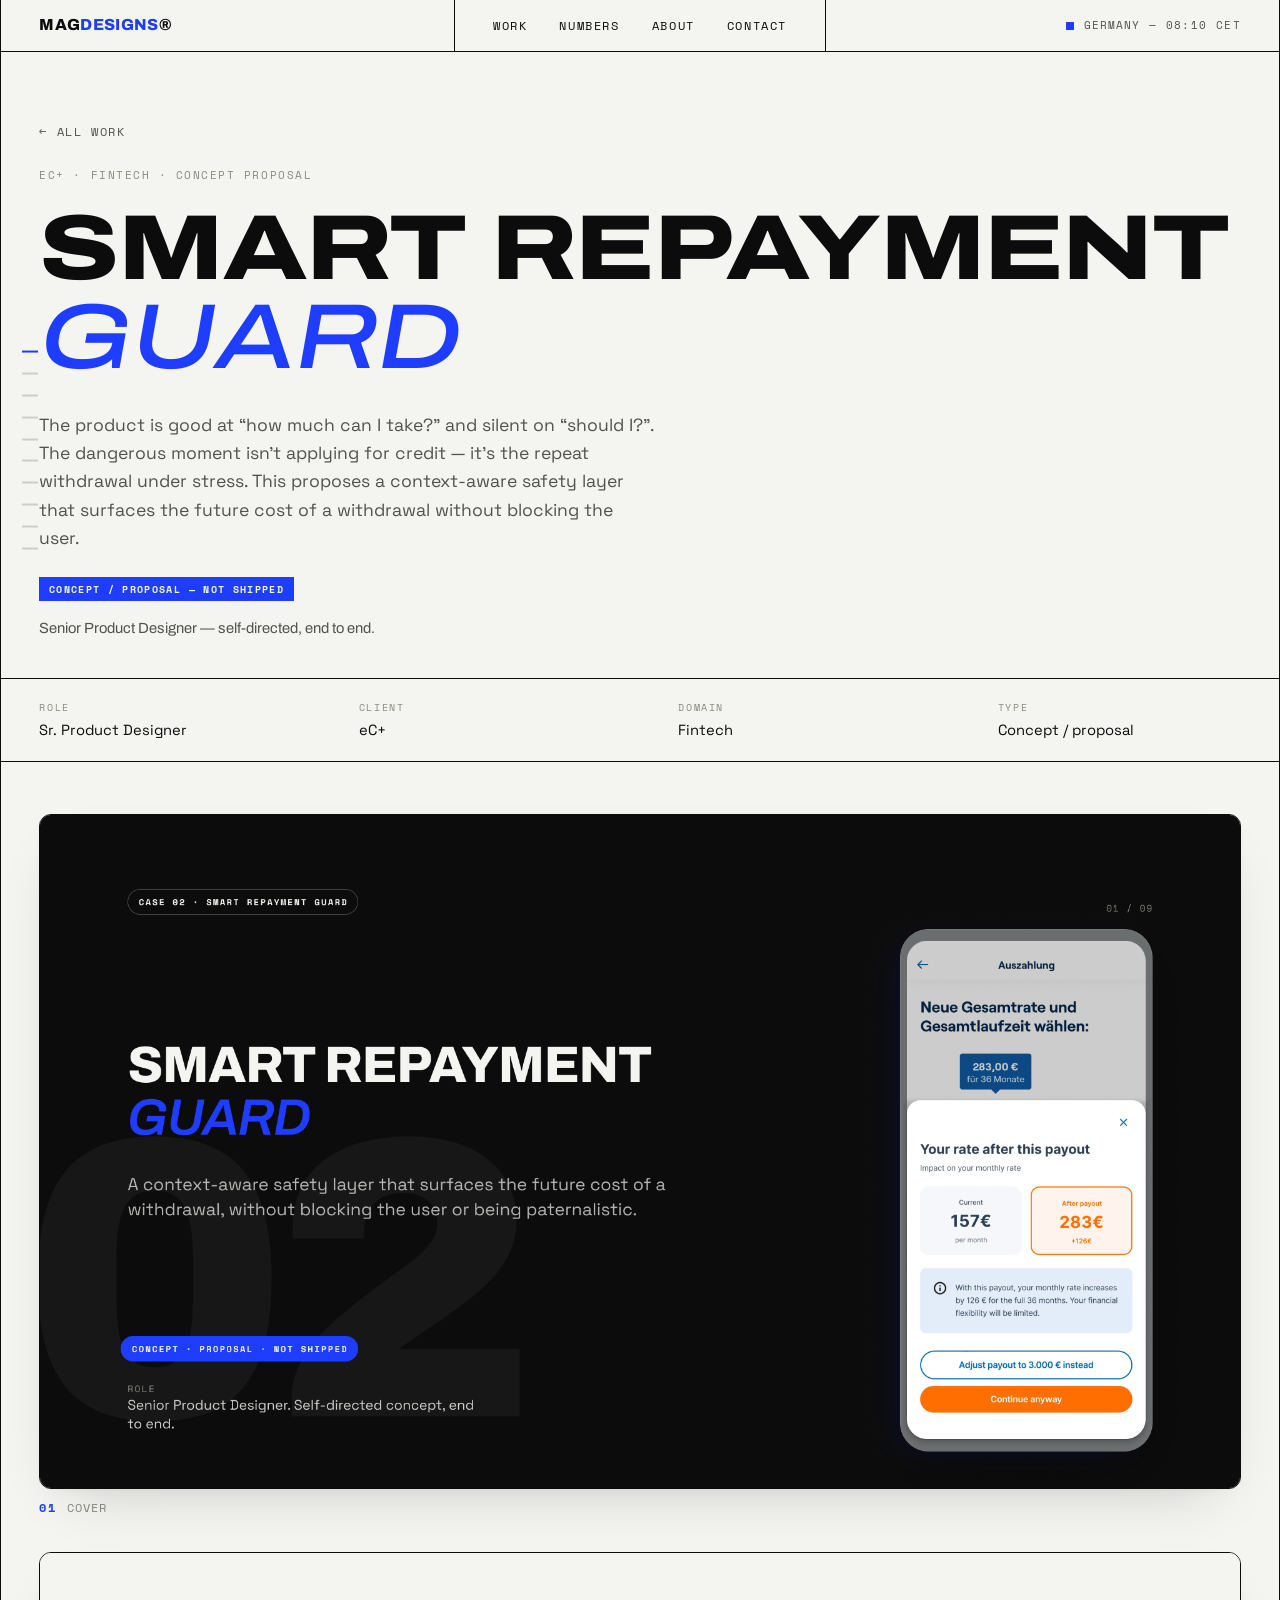
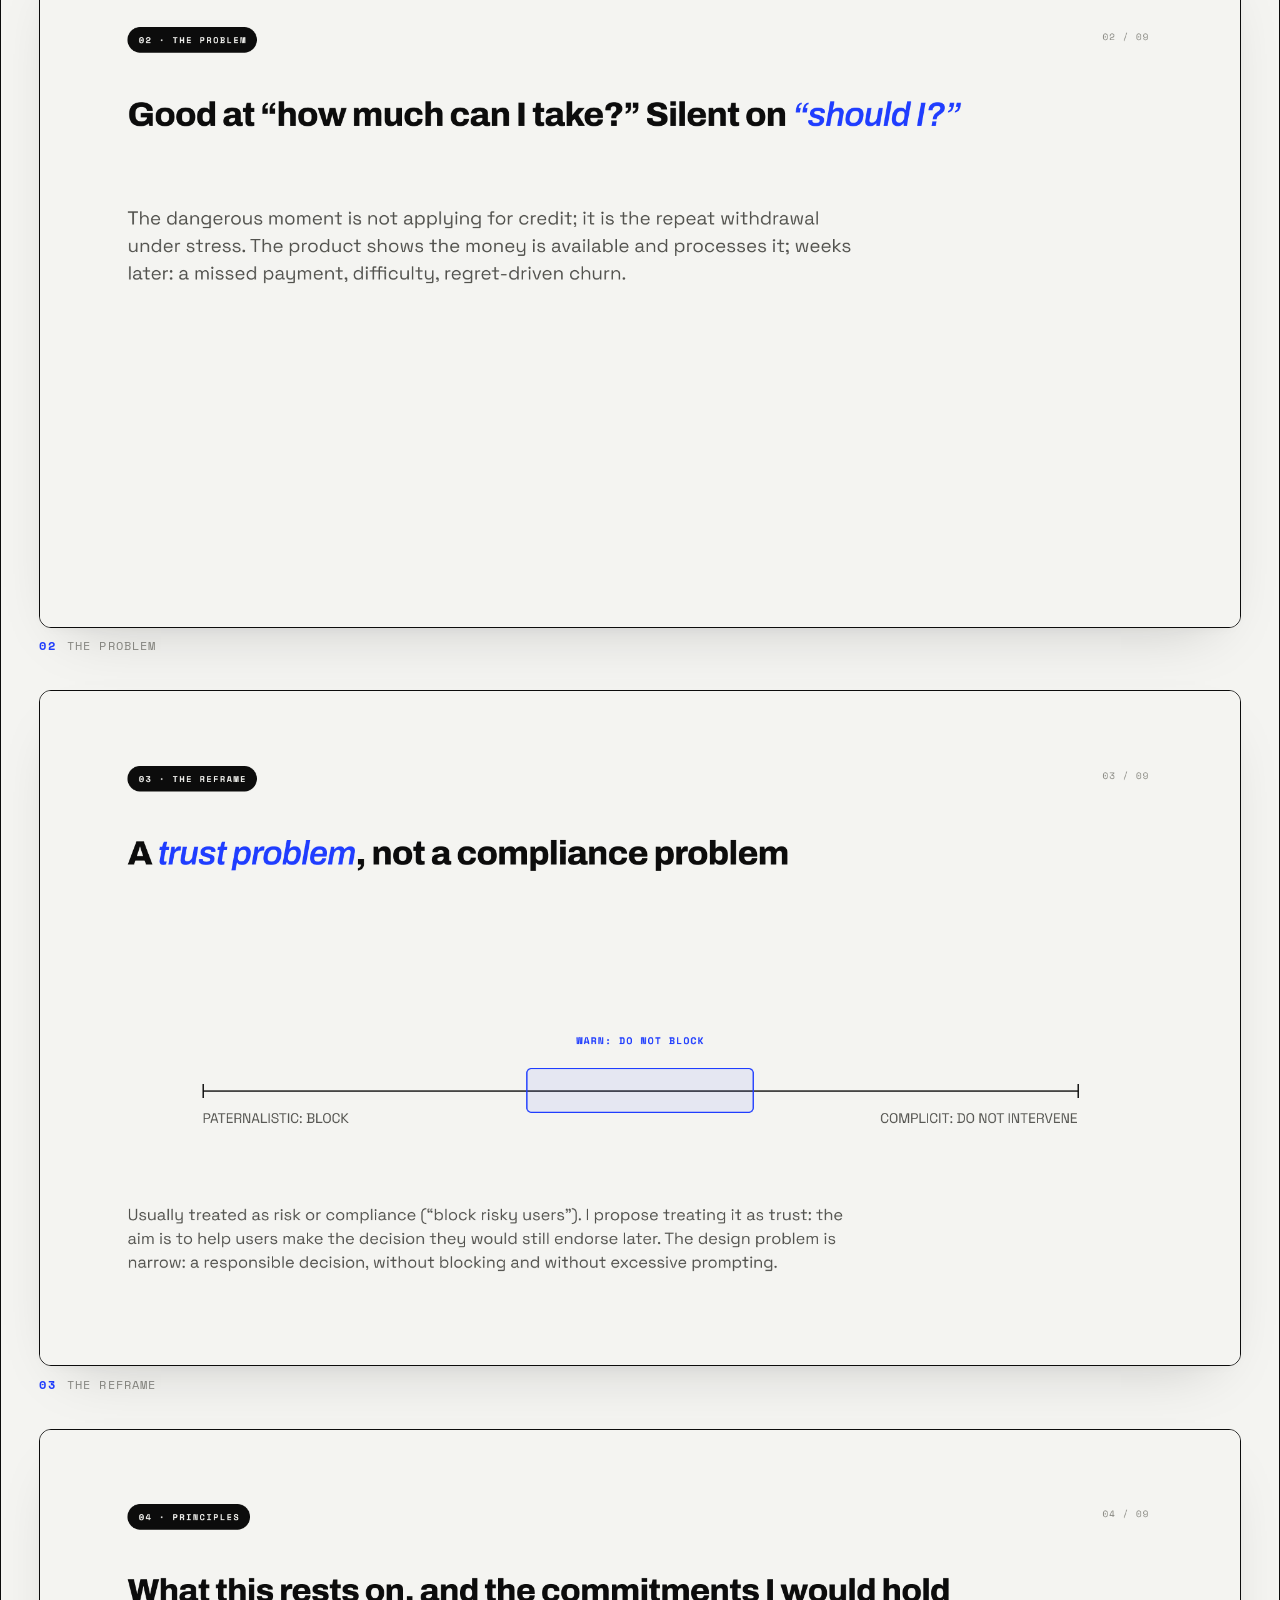
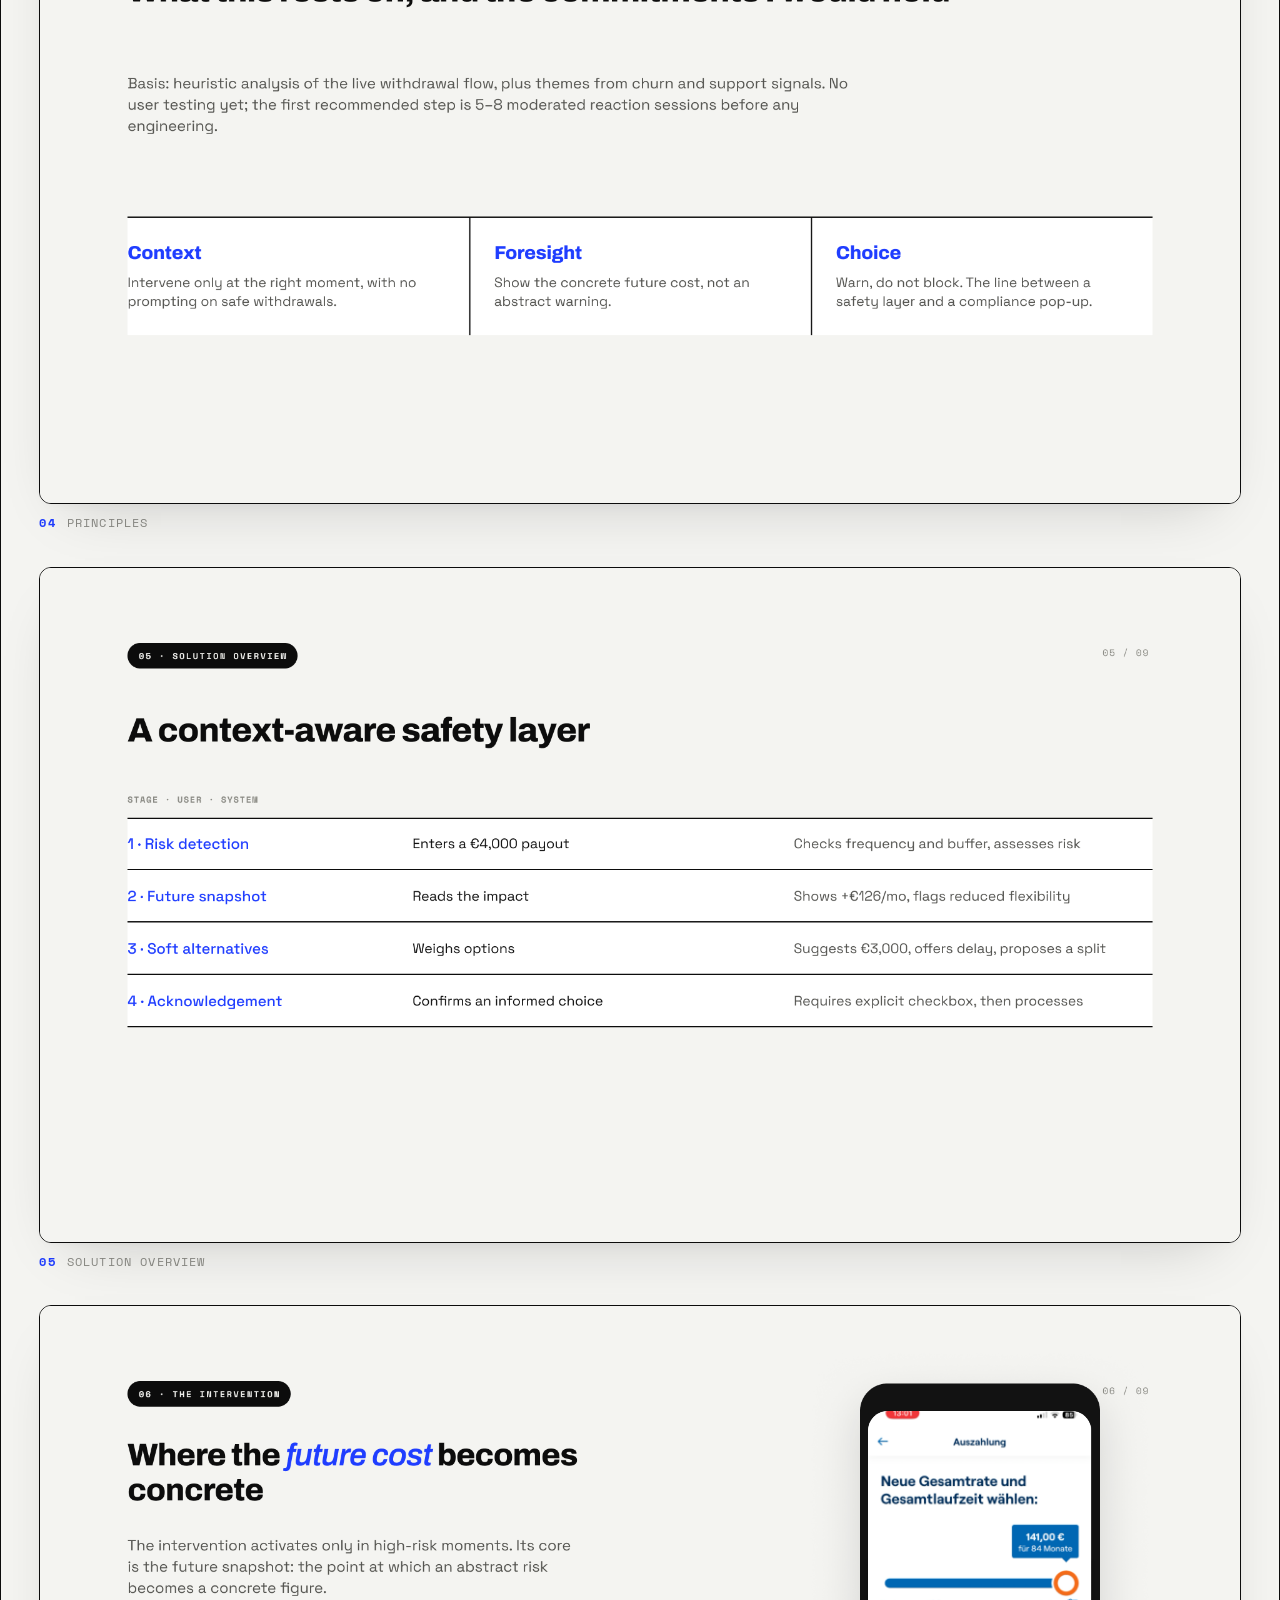
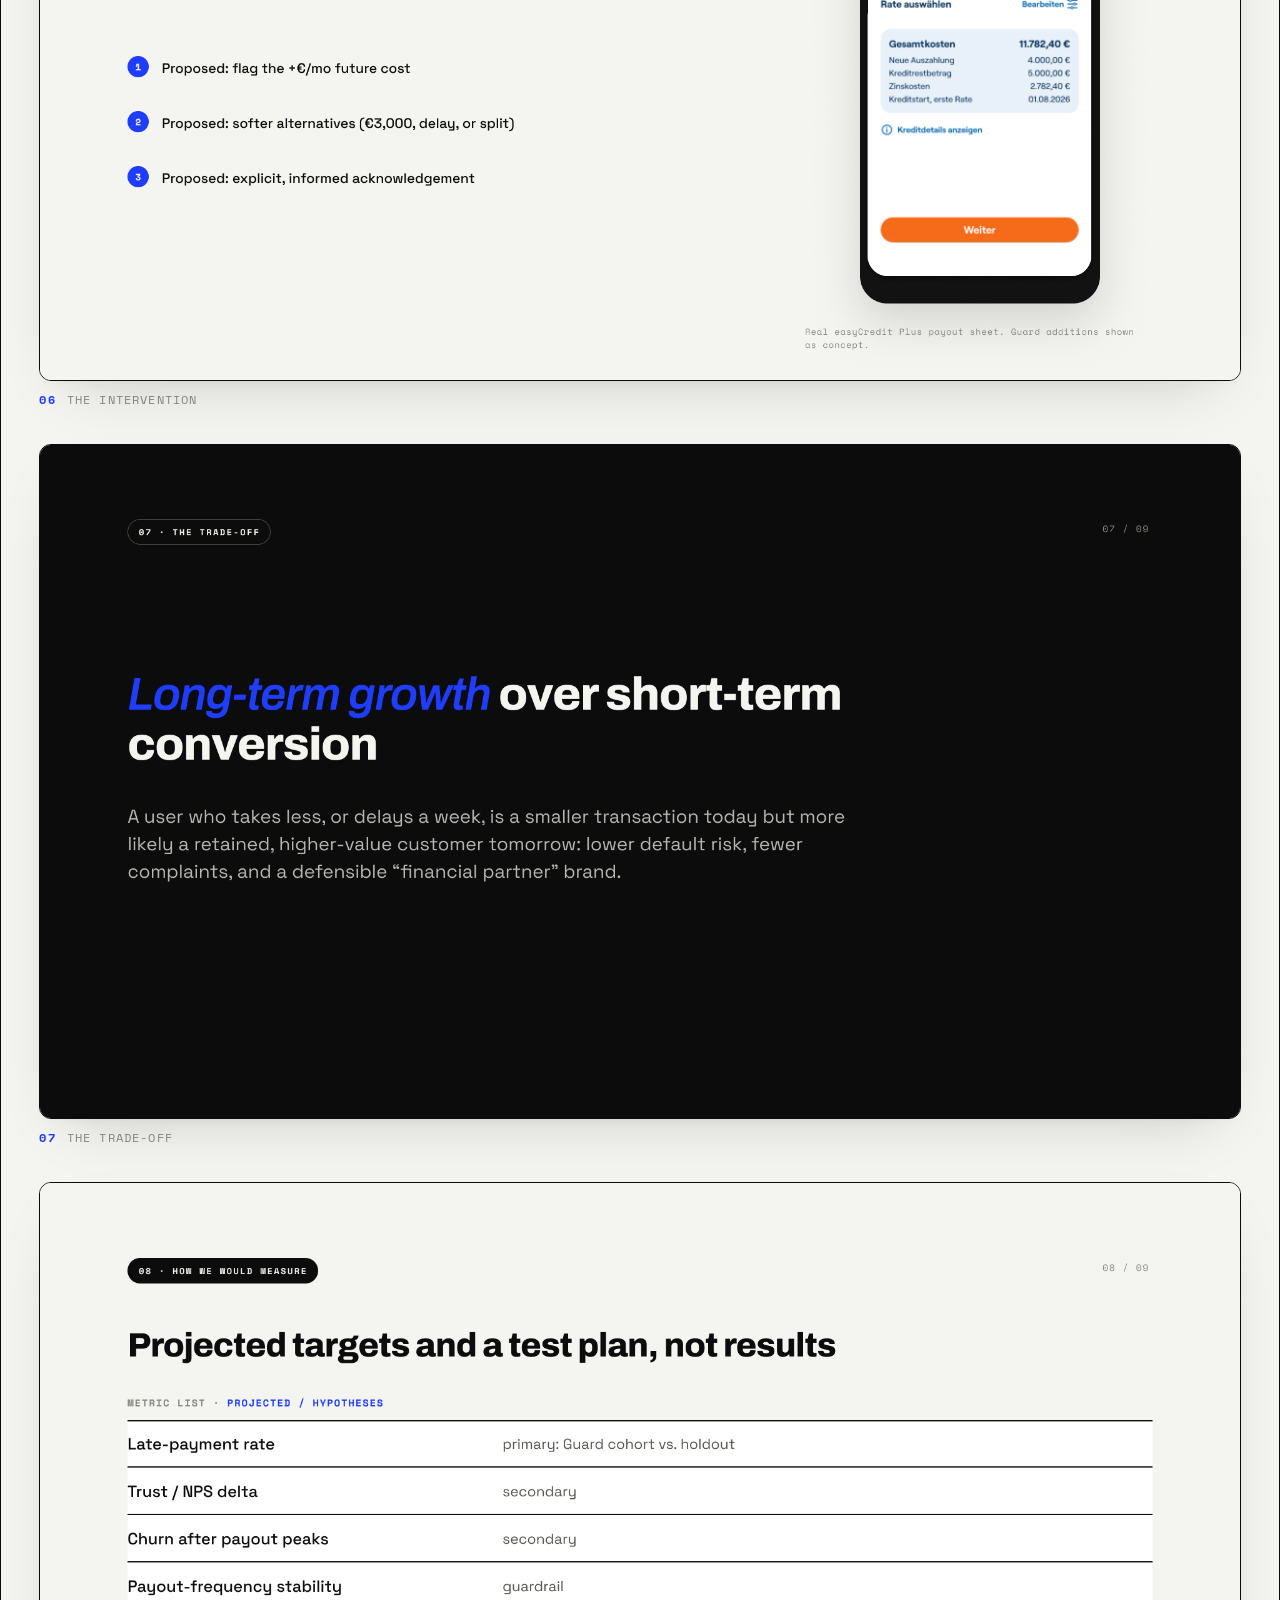
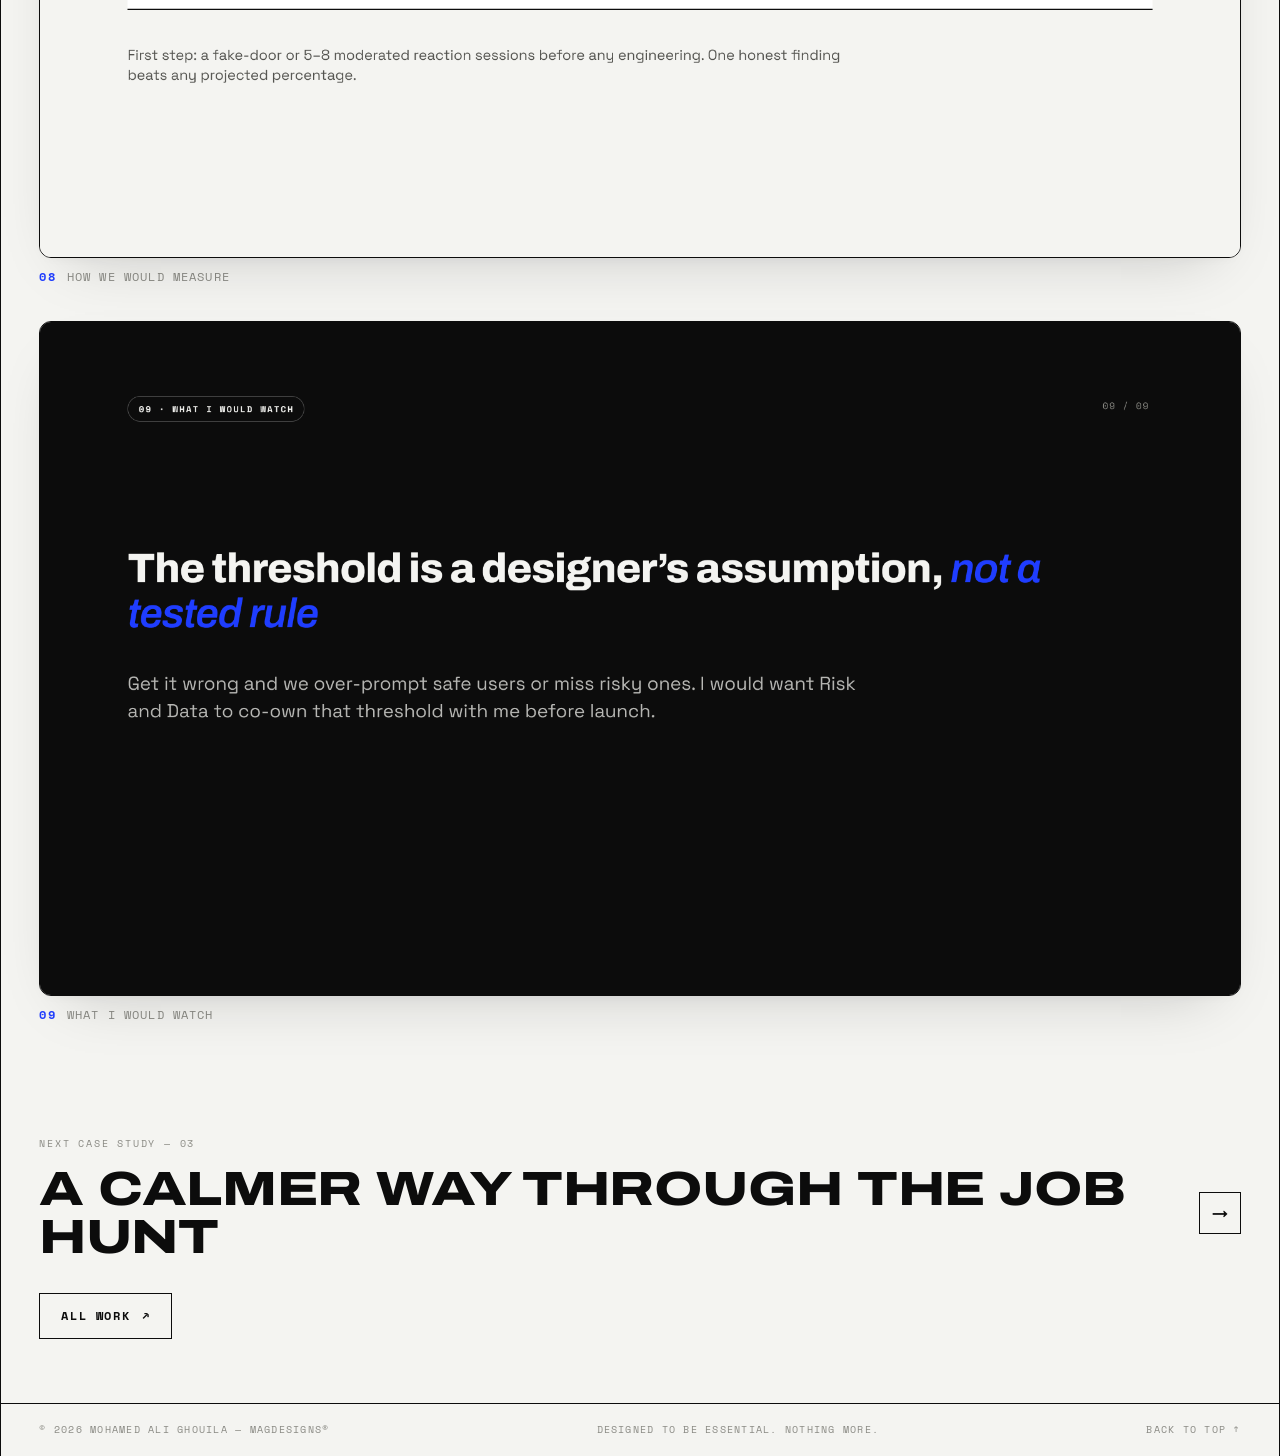
==== commit ca3d71f7: "feat: ship Job-Kompass case + homepage preview rework - Add Job-Kompass as case 03 (9 deck slides, g" ====
--- a/case-autonomy.html
+++ b/case-autonomy.html
@@ -19,7 +19,7 @@
 <div class="frame">
 
 <header class="top">
-  <a class="top__brand" href="index.html#top">Mag<i>design</i>®</a>
+  <a class="top__brand" href="index.html#top">Mag<i>designs</i>®</a>
   <nav class="top__nav" aria-label="Primary">
     <a href="index.html#work">Work</a><a href="index.html#numbers">Numbers</a><a href="index.html#about">About</a><a href="index.html#contact">Contact</a>
   </nav>
@@ -115,7 +115,9 @@
     <figure class="slide" id="slide-6" data-r>
       <div class="slide__media">
         <img class="slide__img" src="img/decks/repayment-guard/06-intervention.png" alt="The intervention — a future-snapshot overlay on a real easyCredit Plus payout screen shows the rate rising from 157€ to 283€ (+126€) after the payout, with softer alternatives offered" width="1920" height="1080" loading="lazy" decoding="async" />
-        
+        <div class="slide__device" style="left:68.9583%;top:15.5556%;width:18.5938%;height:68.8889%;border-radius:8.96% / 4.30%">
+          <video src="img/decks/repayment-guard/06-intervention-device.mp4" poster="img/decks/repayment-guard/06-intervention-device-poster.png" autoplay muted loop playsinline></video>
+        </div>
       </div>
       <figcaption class="slide__cap"><span class="slide__no">06</span><span>The intervention</span></figcaption>
     </figure>
@@ -147,14 +149,14 @@
     <div class="cnext__row" data-r>
       <div>
         <p class="cnext__lab">Next case study — 03</p>
-        <a class="cnext__title" href="case-platform.html">From five products to one operational hub<span class="orb" aria-hidden="true">→</span></a>
+        <a class="cnext__title" href="case-job-kompass.html">A calmer way through the job hunt<span class="orb" aria-hidden="true">→</span></a>
       </div>
       <a class="cnext__all" href="index.html#work">All work <span aria-hidden="true">↗</span></a>
     </div>
   </section>
 
   <footer class="cfoot">
-    <p>© <span data-year>2026</span> Mohamed Ali Ghouila — Magdesign®</p>
+    <p>© <span data-year>2026</span> Mohamed Ali Ghouila — Magdesigns®</p>
     <p>Designed to be essential. Nothing more.</p>
     <a href="#top">Back to top ↑</a>
   </footer>
--- a/css/main.css
+++ b/css/main.css
@@ -114,6 +114,7 @@
 /* marquee */
 .marq{border-bottom:1px solid var(--rule);overflow:hidden;padding-block:1rem;white-space:nowrap}
 .marq__in{display:inline-block;animation:mq 28s linear infinite;will-change:transform}
+@keyframes mq{to{transform:translateX(-33.3334%)}}
 html.flat .marq__in{animation:none}
 @media(prefers-reduced-motion:reduce){.marq__in{animation:none}}
 .marq span{font:800 1.4rem var(--f-disp);font-stretch:125%;text-transform:uppercase;margin-right:3.5rem}
@@ -183,14 +184,14 @@
 
 /* ============ about ============ */
 .about{display:grid;grid-template-columns:1.05fr .95fr;border-bottom:1px solid var(--rule)}
-.about>div{padding:2.6rem var(--gut)}
+.about>div{padding:2rem var(--gut)}
 .about__l{border-right:1px solid var(--rule)}
-.about__portrait{margin:0 0 1.8rem;max-width:300px;border:1px solid var(--rule);padding:.5rem;background:var(--bg)}
-.about__portrait img{display:block;width:100%;aspect-ratio:4/5;object-fit:cover;object-position:50% 12%}
+.about__portrait{margin:0 0 1.3rem;width:240px;max-width:100%;border:1px solid var(--rule);padding:.5rem;background:var(--bg)}
+.about__portrait img{display:block;width:100%;height:288px;object-fit:cover;object-position:50% 28%}
 .about h3{font:800 1rem var(--f-disp);font-stretch:125%;text-transform:uppercase;letter-spacing:.04em;margin-bottom:1.4rem}
 .about h3 i{font-style:normal;color:var(--blue)}
 .about p{color:var(--ink-soft);max-width:56ch}
-.about__chips{display:flex;flex-wrap:wrap;gap:.45rem;margin-top:1.6rem}
+.about__chips{display:flex;flex-wrap:wrap;gap:.45rem;margin-top:1.1rem}
 .about__chips li{font:400 .65rem var(--f-mono);letter-spacing:.1em;text-transform:uppercase;border:1px solid var(--ink);padding:.45rem .7rem;transition:background .3s var(--ease),color .3s var(--ease)}
 .about__chips li:hover{background:var(--ink);color:var(--bg)}
 .xp li{display:grid;grid-template-columns:1fr auto;gap:.1rem 1.5rem;padding-block:1rem;border-bottom:1px solid var(--rule-soft)}
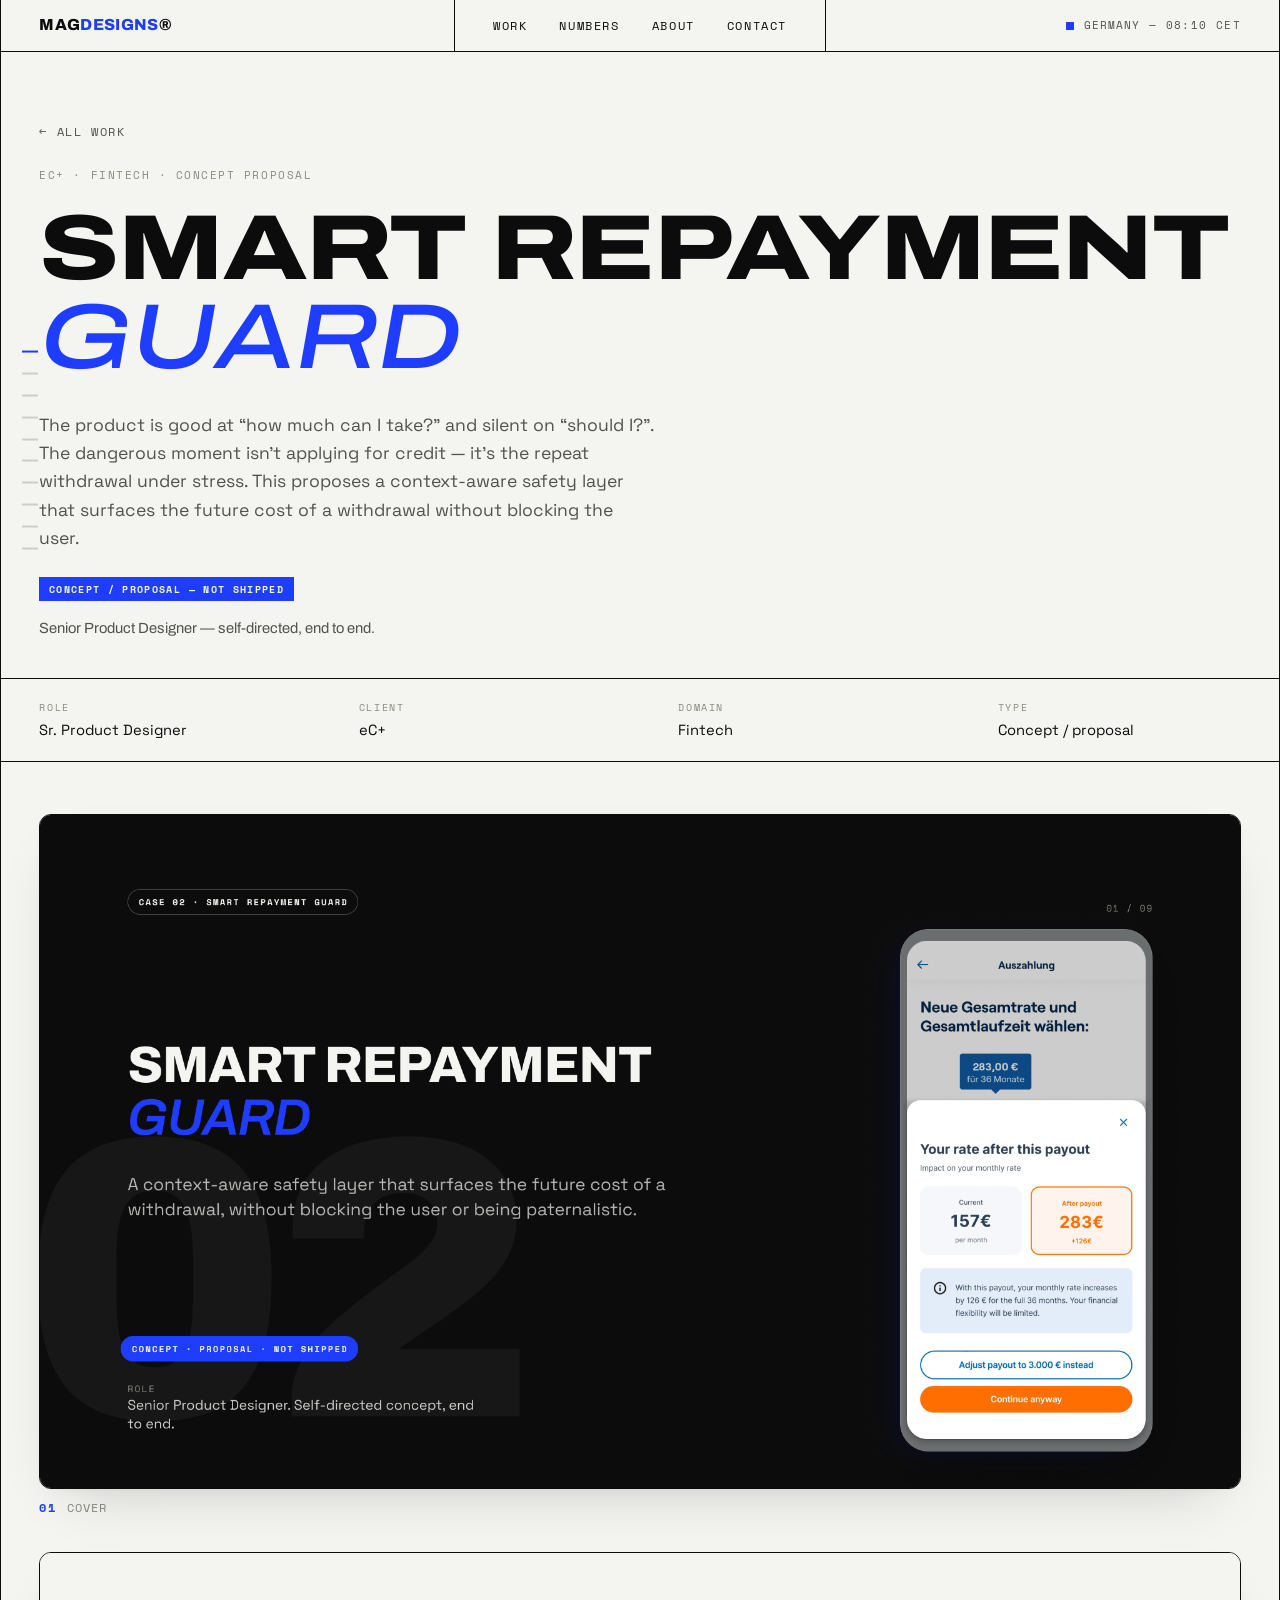
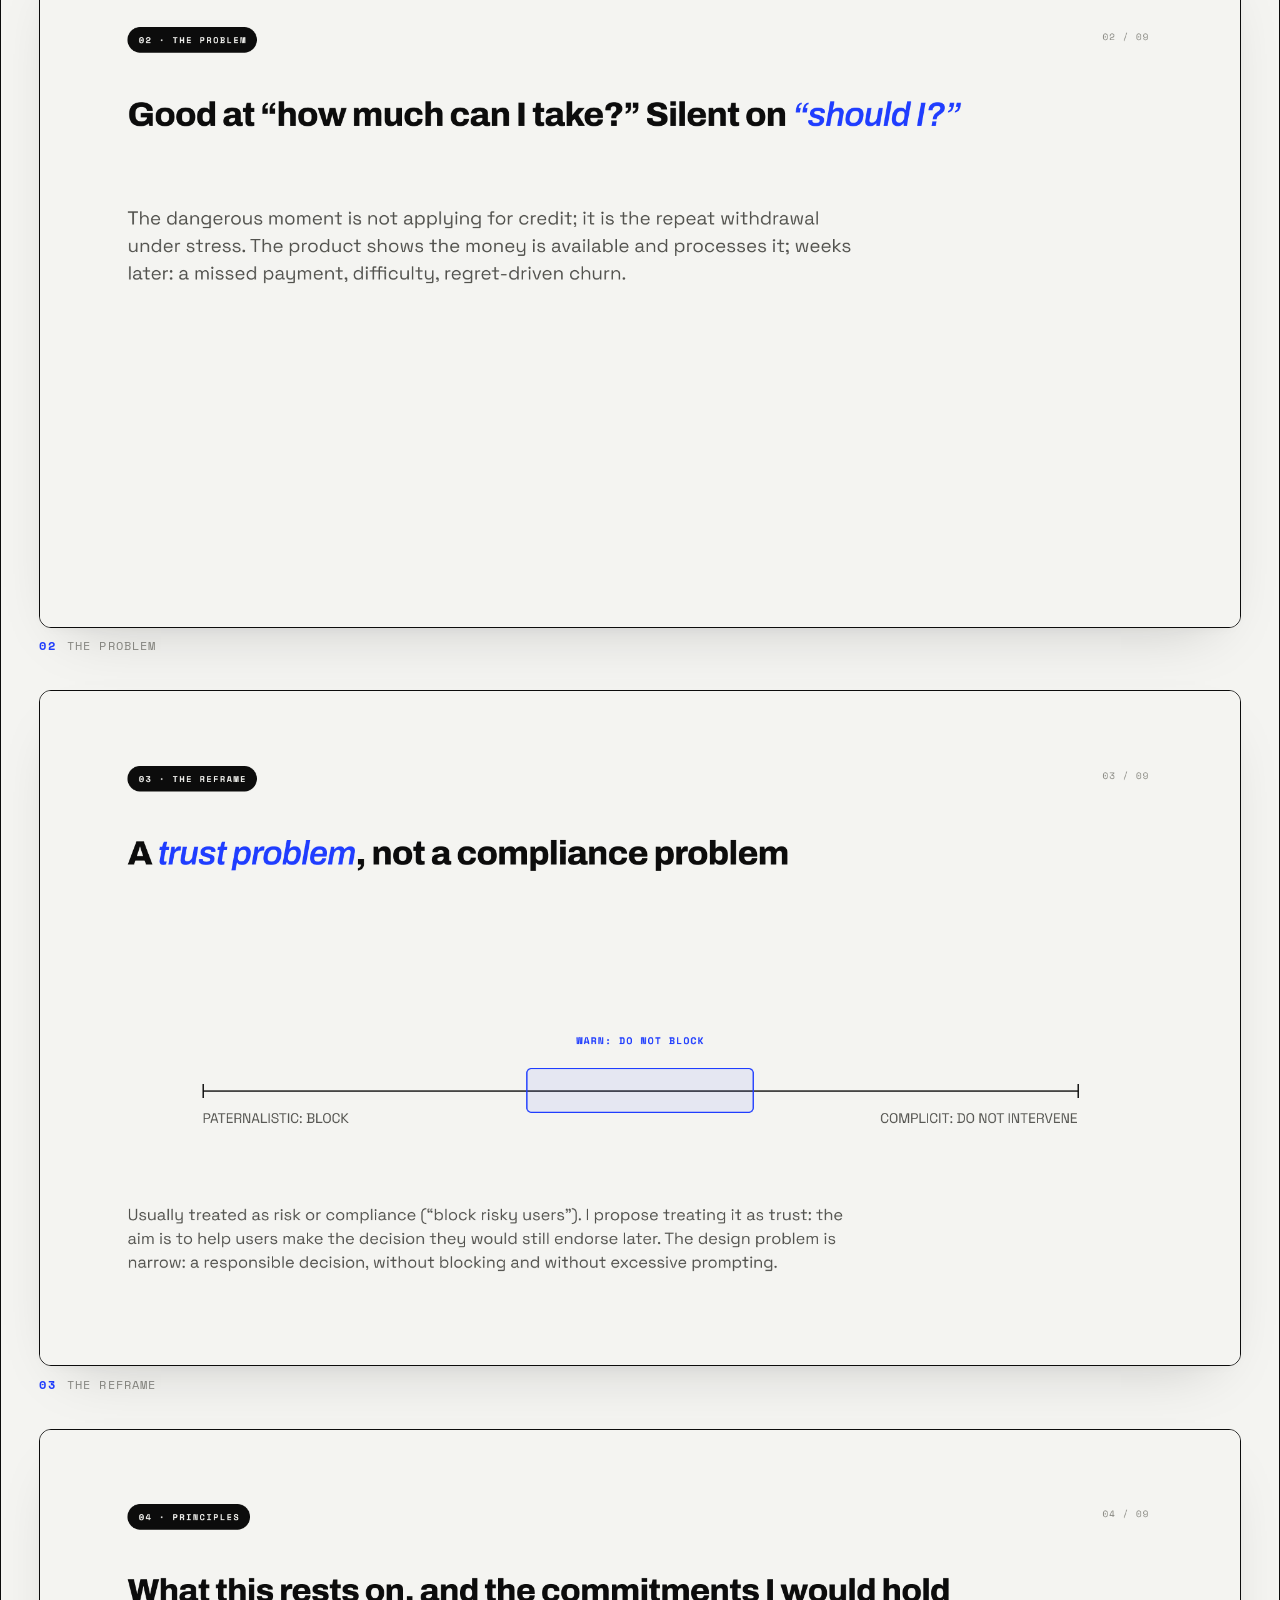
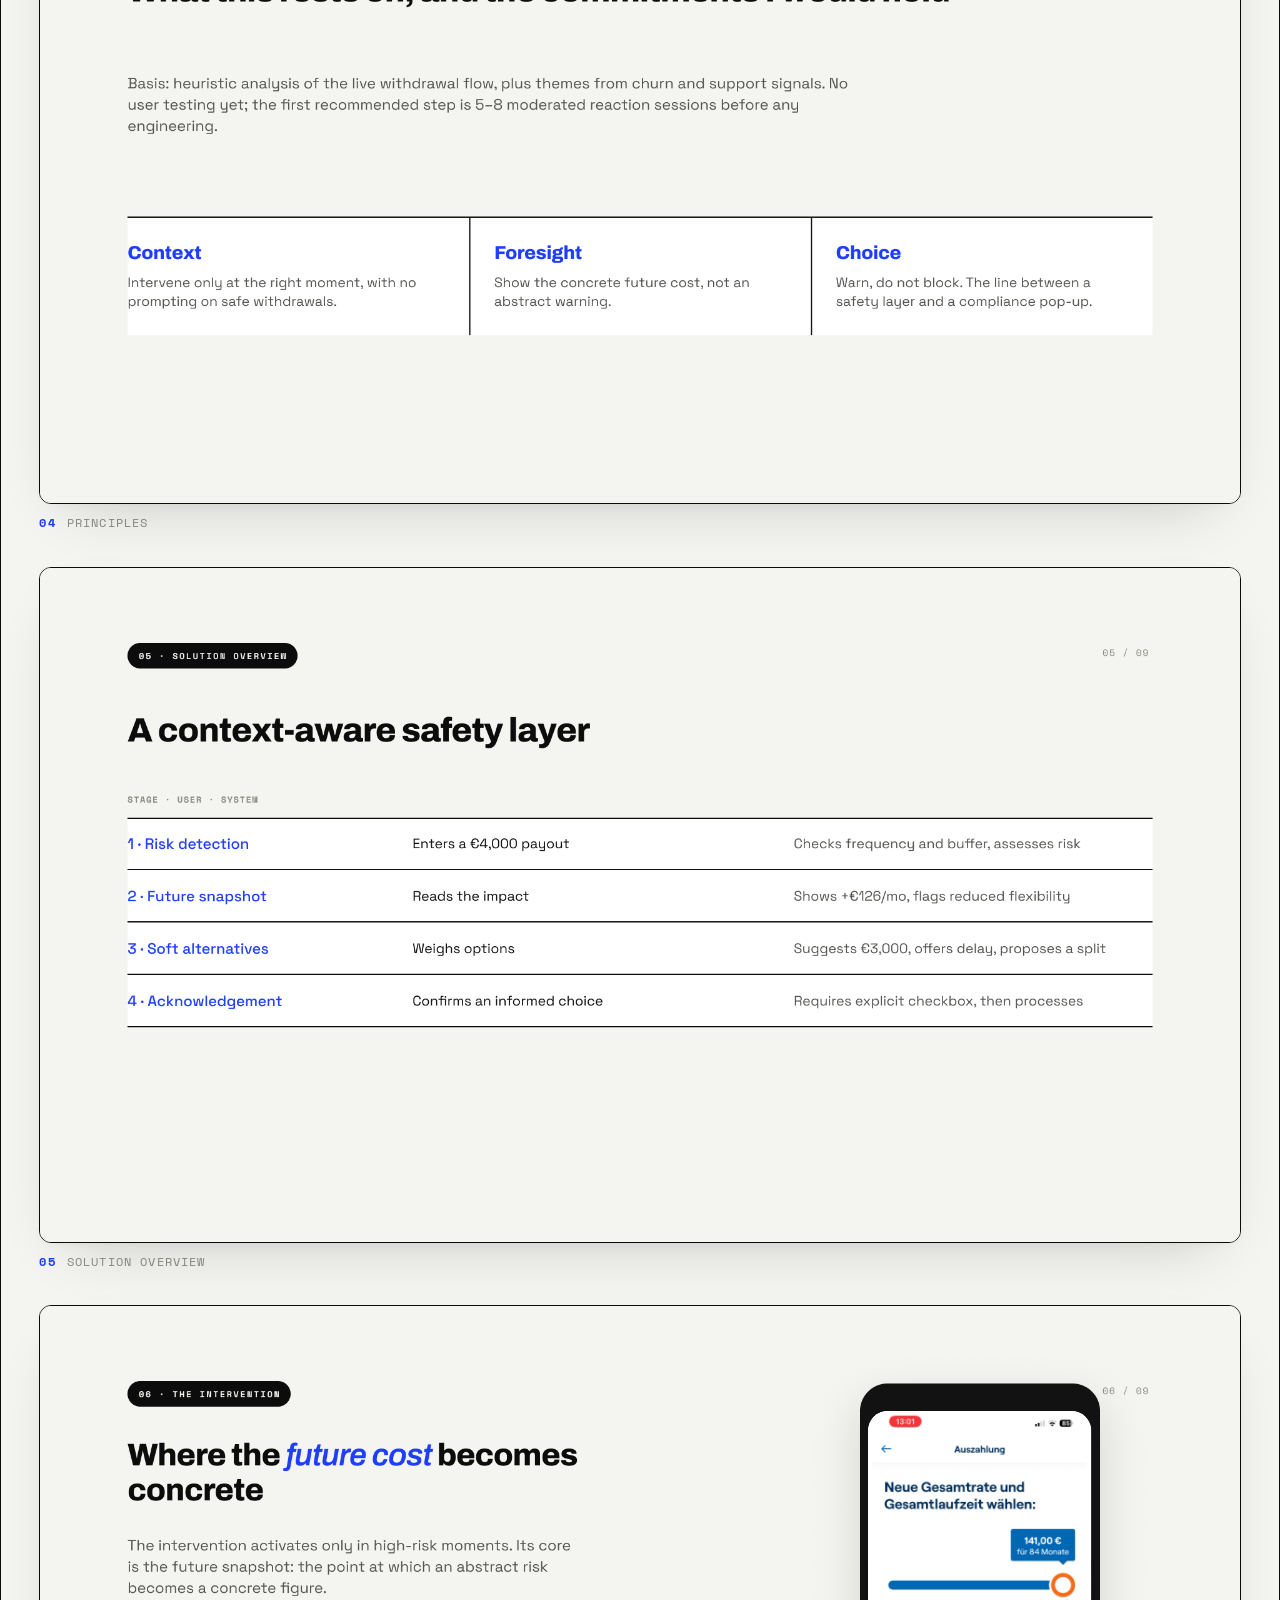
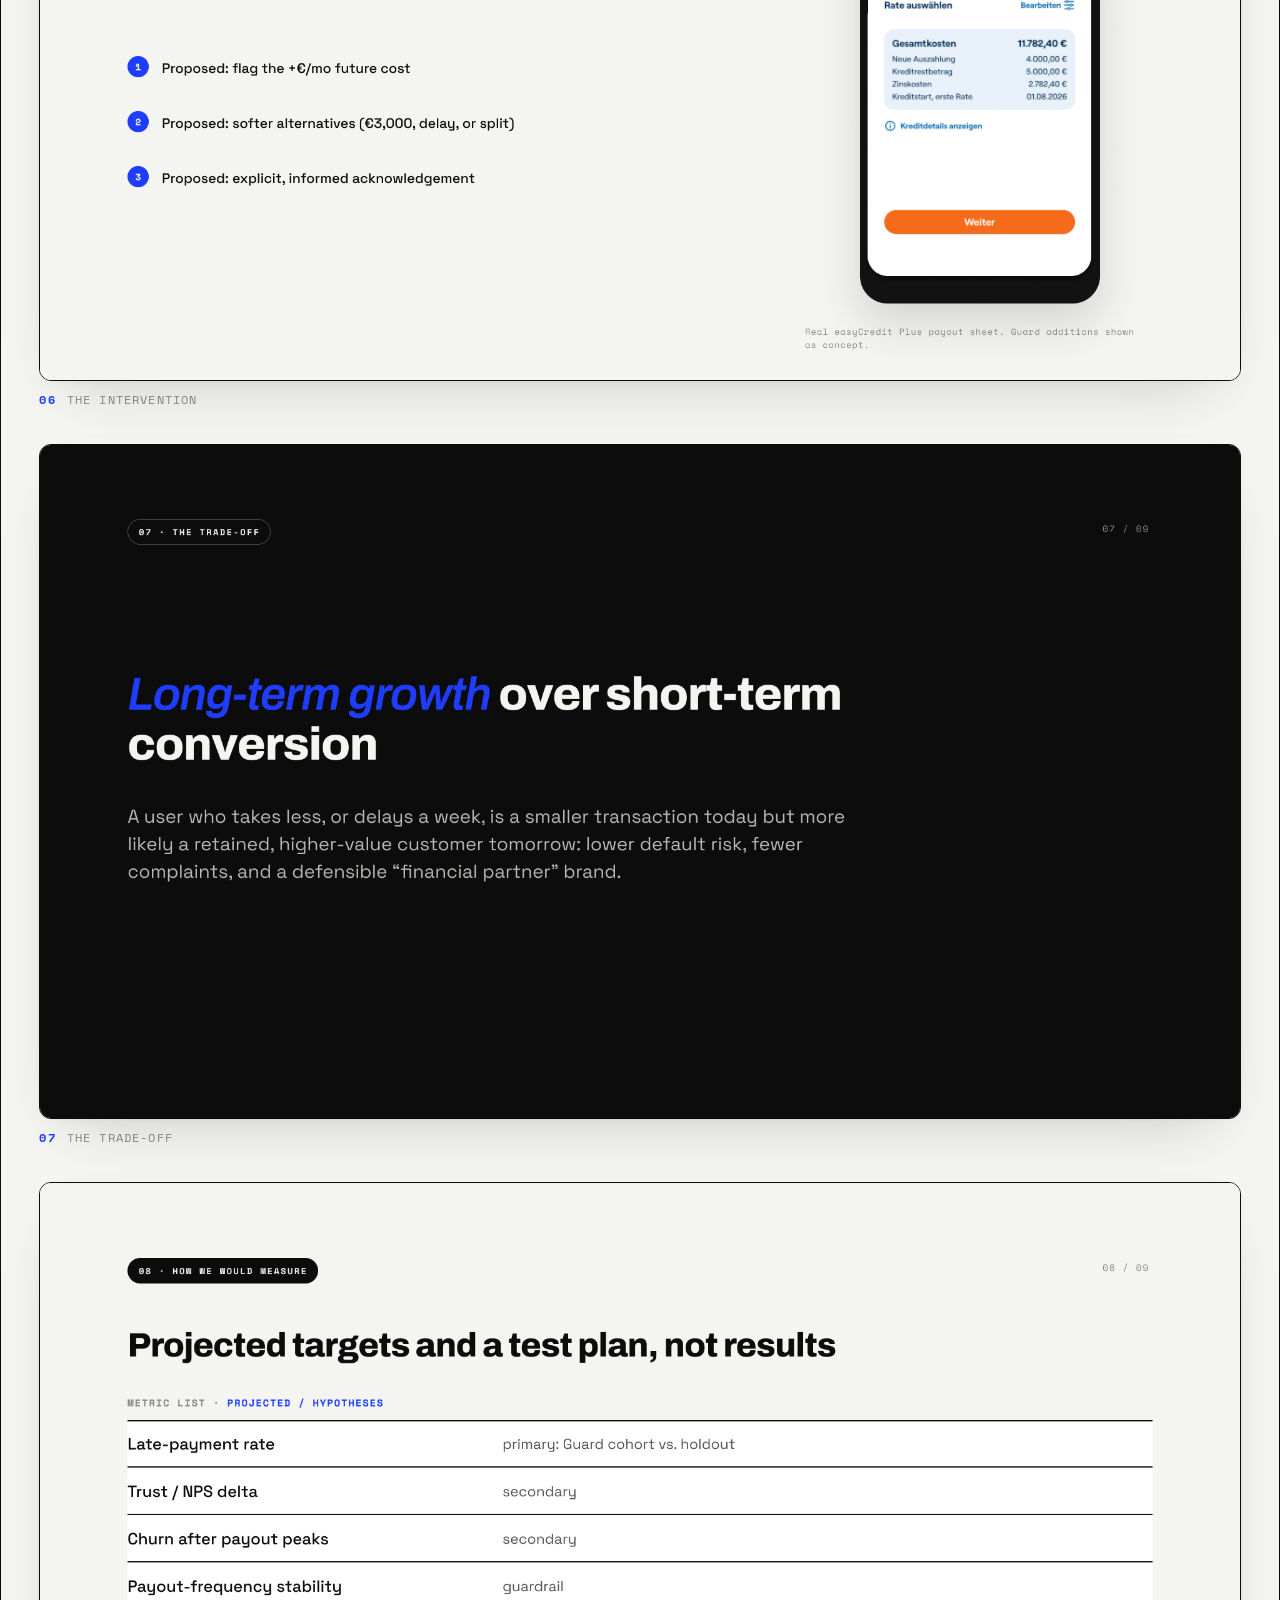
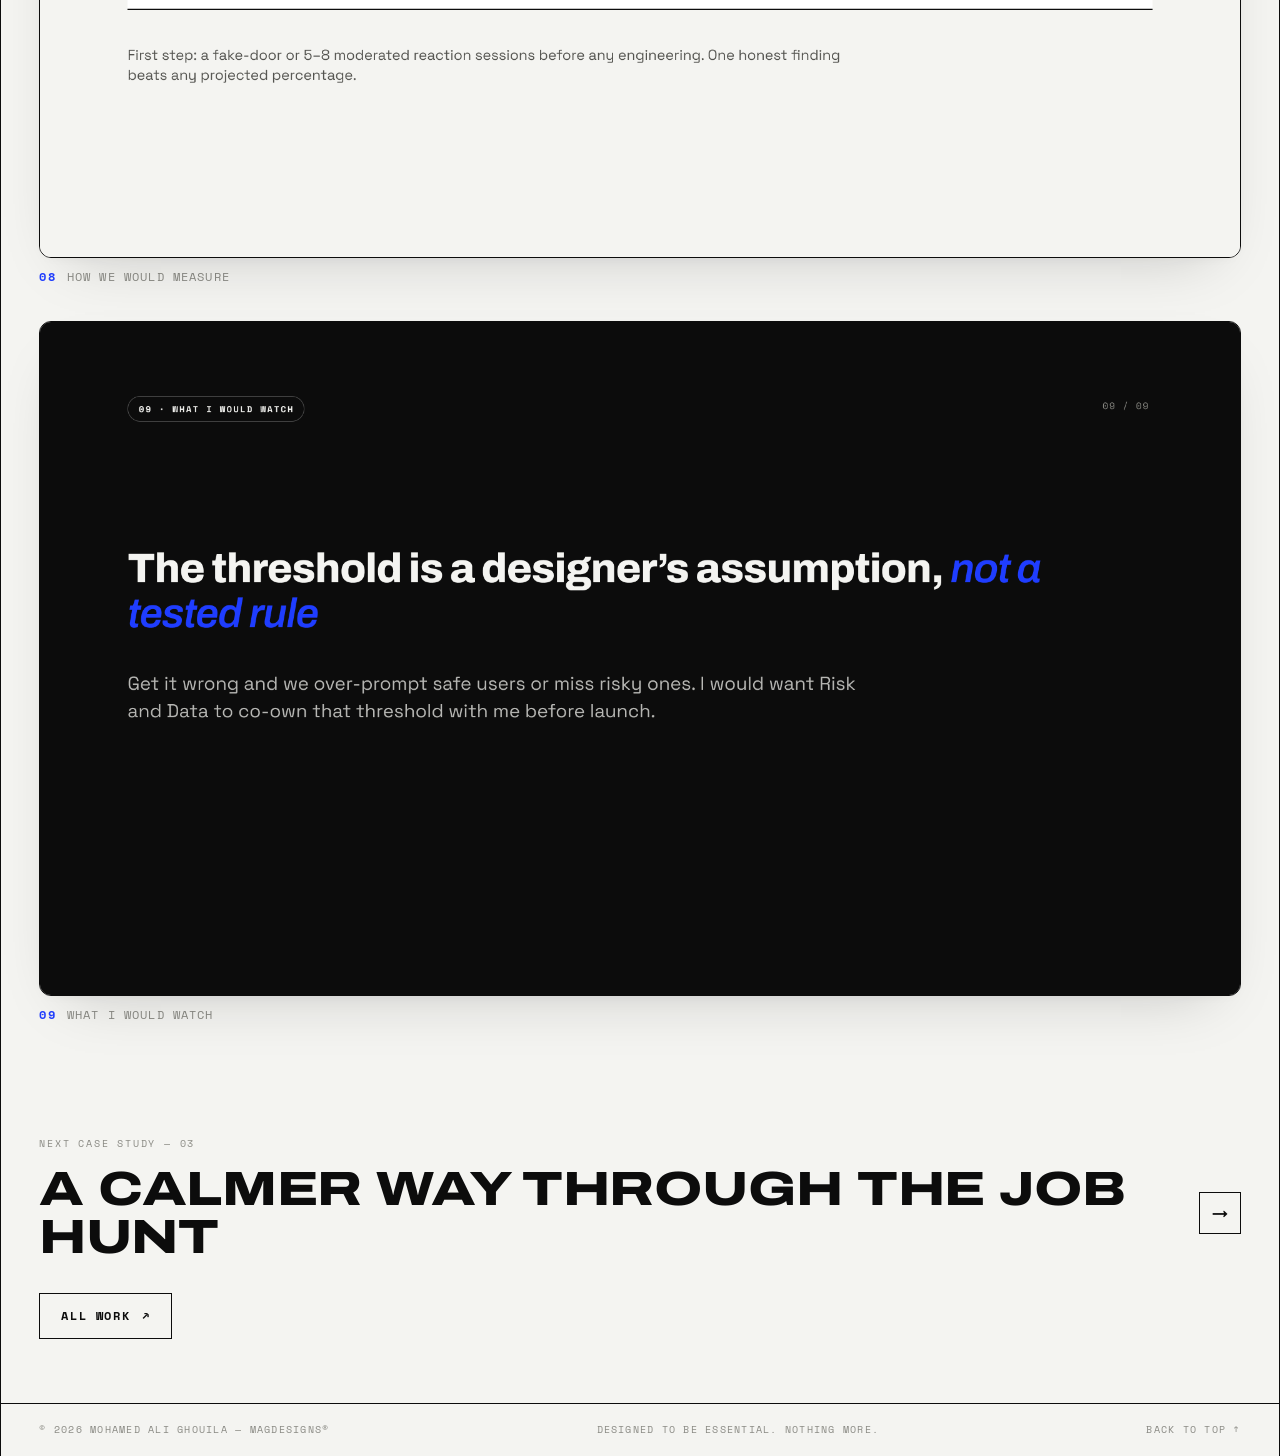
==== commit 0c816e4e: "feat: ship VIER case study deck + SRG slide-6 sheet sequence - Export VIER Unified Portal deck V3 (F" ====
--- a/case-autonomy.html
+++ b/case-autonomy.html
@@ -8,8 +8,8 @@
 <link rel="preconnect" href="https://fonts.googleapis.com" />
 <link rel="preconnect" href="https://fonts.gstatic.com" crossorigin />
 <link href="https://fonts.googleapis.com/css2?family=Archivo:ital,wdth,wght@0,62..125,100..900;1,62..125,100..900&family=Space+Grotesk:wght@400;500&family=Space+Mono:wght@400;700&display=swap" rel="stylesheet" />
-<link rel="stylesheet" href="css/main.css?v=f02e5cdb" />
-<link rel="stylesheet" href="css/case.css?v=f02e5cdb" />
+<link rel="stylesheet" href="css/main.css?v=99d40805" />
+<link rel="stylesheet" href="css/case.css?v=99d40805" />
 <script>document.documentElement.classList.add('js');
 if(new URLSearchParams(location.search).has('flat'))document.documentElement.classList.add('flat');</script>
 </head>
@@ -115,8 +115,10 @@
     <figure class="slide" id="slide-6" data-r>
       <div class="slide__media">
         <img class="slide__img" src="img/decks/repayment-guard/06-intervention.png" alt="The intervention — a future-snapshot overlay on a real easyCredit Plus payout screen shows the rate rising from 157€ to 283€ (+126€) after the payout, with softer alternatives offered" width="1920" height="1080" loading="lazy" decoding="async" />
-        <div class="slide__device" style="left:68.9583%;top:15.5556%;width:18.5938%;height:68.8889%;border-radius:8.96% / 4.30%">
-          <video src="img/decks/repayment-guard/06-intervention-device.mp4" poster="img/decks/repayment-guard/06-intervention-device-poster.png" autoplay muted loop playsinline></video>
+        <div class="slide__device" style="left:68.9583%;top:15.5556%;width:18.5938%;height:68.7963%;border-radius:8.96% / 4.30%">
+          <video src="img/decks/repayment-guard/06-intervention-device.mp4" poster="img/decks/repayment-guard/06-intervention-device-poster.png" data-once muted playsinline preload="auto"></video>
+          <img class="device__sheet" src="img/decks/repayment-guard/rate-sheet.png" data-at="10.7" data-until="15.5" alt="Your rate after this payout — 157€ rises to 283€, +126€ for 36 months">
+          <img class="device__sheet" src="img/decks/repayment-guard/confirm-sheet.png" data-at="15.5" alt="Please confirm payout — I understand the impact on my monthly finances">
         </div>
       </div>
       <figcaption class="slide__cap"><span class="slide__no">06</span><span>The intervention</span></figcaption>
@@ -163,7 +165,7 @@
 </main>
 </div>
 
-<script src="js/main.js?v=f02e5cdb" defer></script>
-<script src="js/case.js?v=f02e5cdb" defer></script>
+<script src="js/main.js?v=99d40805" defer></script>
+<script src="js/case.js?v=99d40805" defer></script>
 </body>
 </html>
--- a/css/case.css
+++ b/css/case.css
@@ -34,8 +34,25 @@
    position/size of a device mockup baked into that image — see slidesReader() comment
    in build-cases.js for why this exists instead of a single flat export. */
 .slide__media{position:relative}
-.slide__device{position:absolute;overflow:hidden;background:#0b0b0d}
-.slide__device video{display:block;width:100%;height:100%;object-fit:cover}
+/* the rect covers the slide art's full bezel hole; white bg + object-fit:contain letterboxes the
+   recording (which is slightly narrower-aspect than the hole) invisibly — the app UI is white too.
+   No cover-crop (status bar stays visible), no seams against the baked bezel. */
+.slide__device{position:absolute;overflow:hidden;background:#fff}
+.slide__device video{display:block;width:100%;height:100%;object-fit:contain}
+/* SRG slide 06: the rate-impact sheet, then the confirm sheet, slide up over the recording once
+   the rate choice settles (deck node 68:2 sequence). Reveals are driven by main.js "sheet sync"
+   off the video's own currentTime (per-sheet data-at) — a CSS animation clock drifts against
+   the video. Later sheet sits above the earlier one (DOM order). */
+.slide__device img.device__sheet{position:absolute;left:0;bottom:0;width:100%;display:block;z-index:2;
+  transform:translateY(102%);transition:transform .9s var(--ease)}
+.slide__device img.device__sheet.up{transform:translateY(0)}
+/* static fallback (screenshots / reduced motion): only the final sheet, no stack */
+html.flat .slide__device img.device__sheet{transition:none}
+html.flat .slide__device img.device__sheet:not(:last-of-type){display:none}
+@media(prefers-reduced-motion:reduce){
+  .slide__device img.device__sheet{transition:none}
+  .slide__device img.device__sheet:not(:last-of-type){display:none}
+}
 
 /* ============================================================
    FLOATING SIDE NAV — Notion-style "On this page"
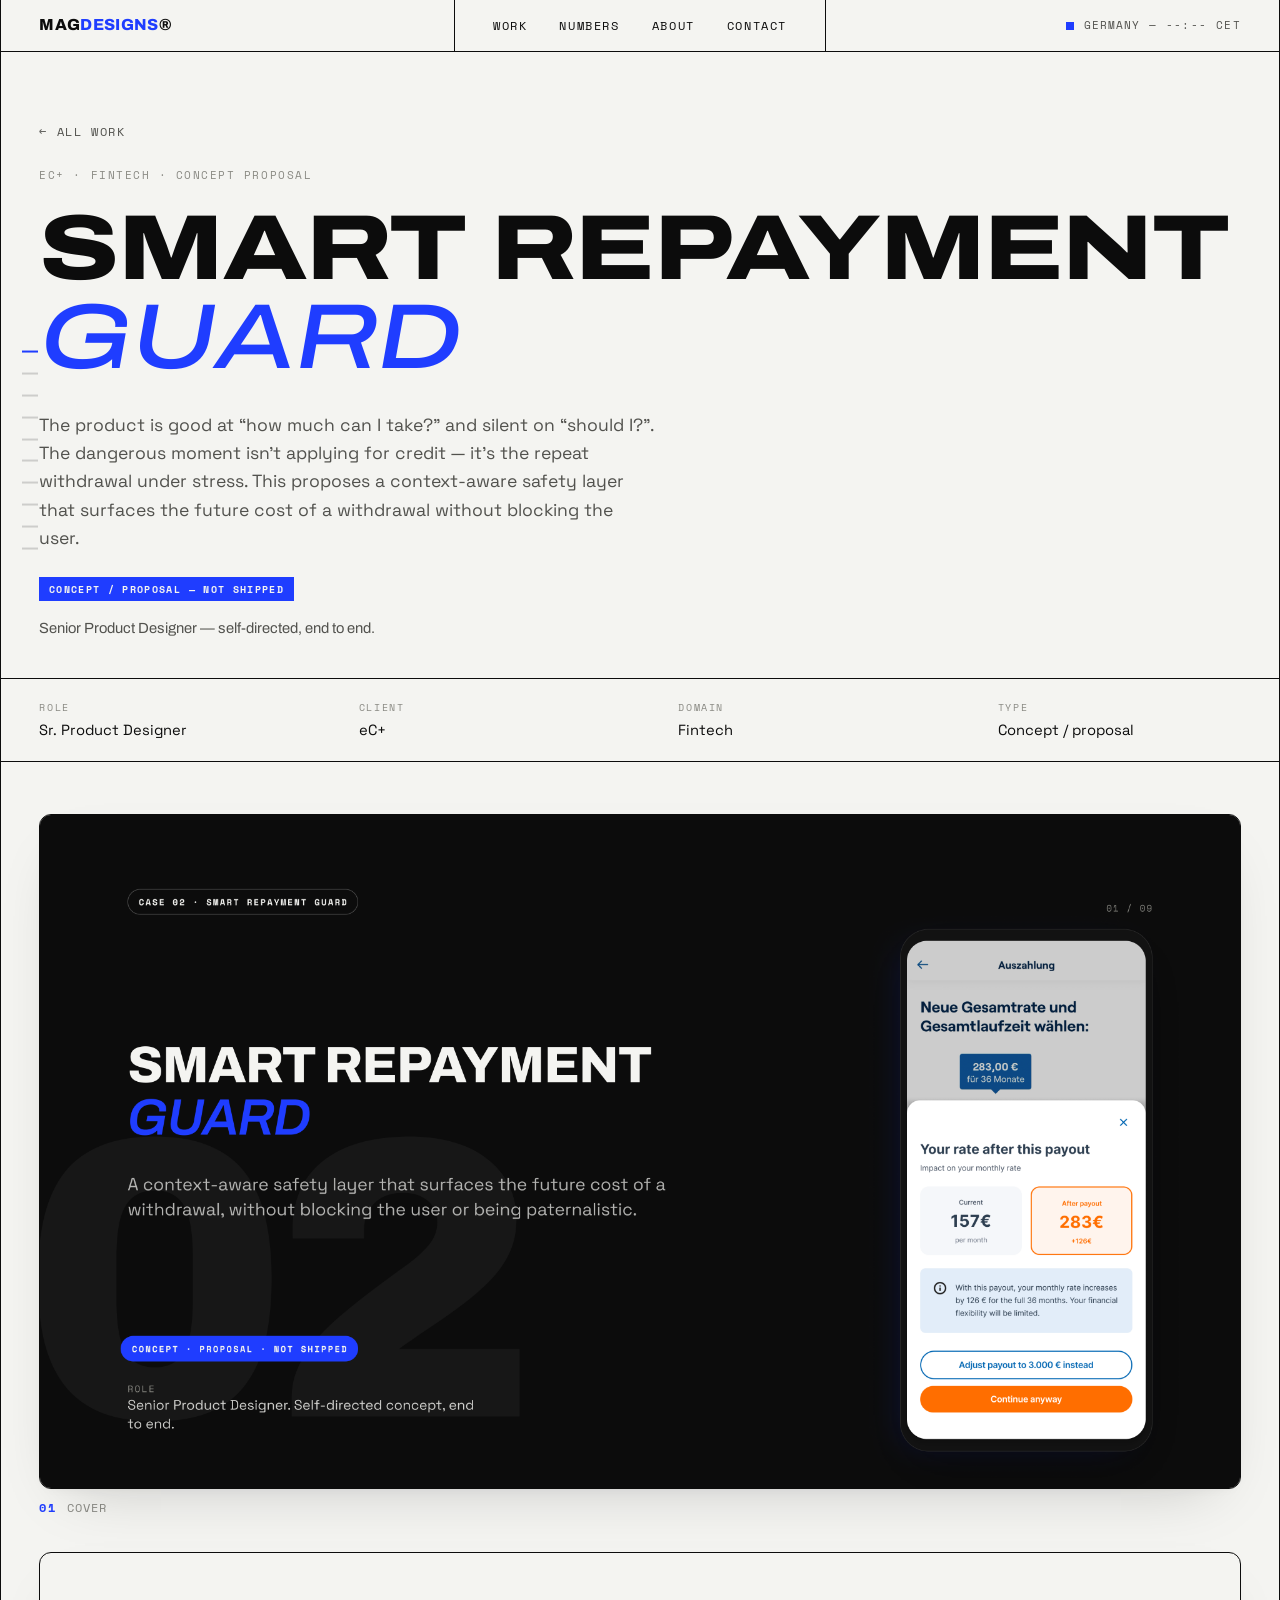
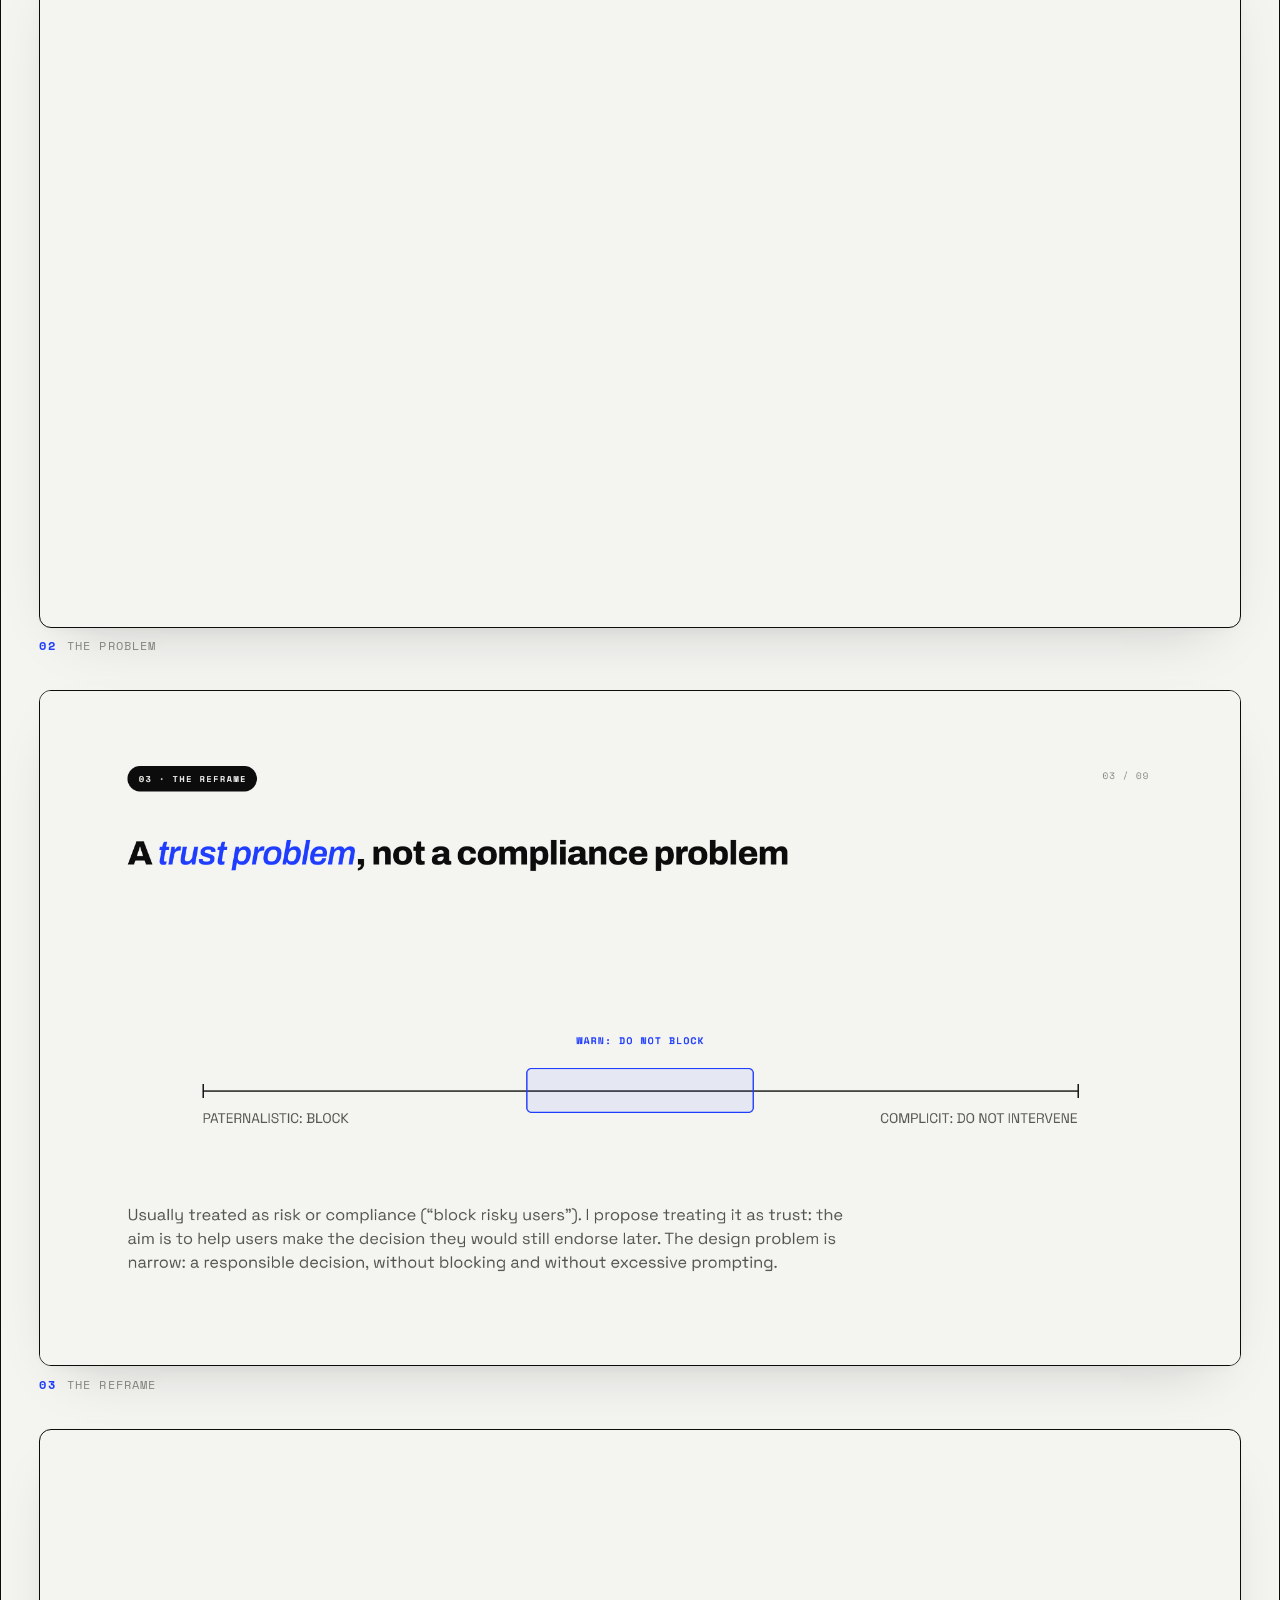
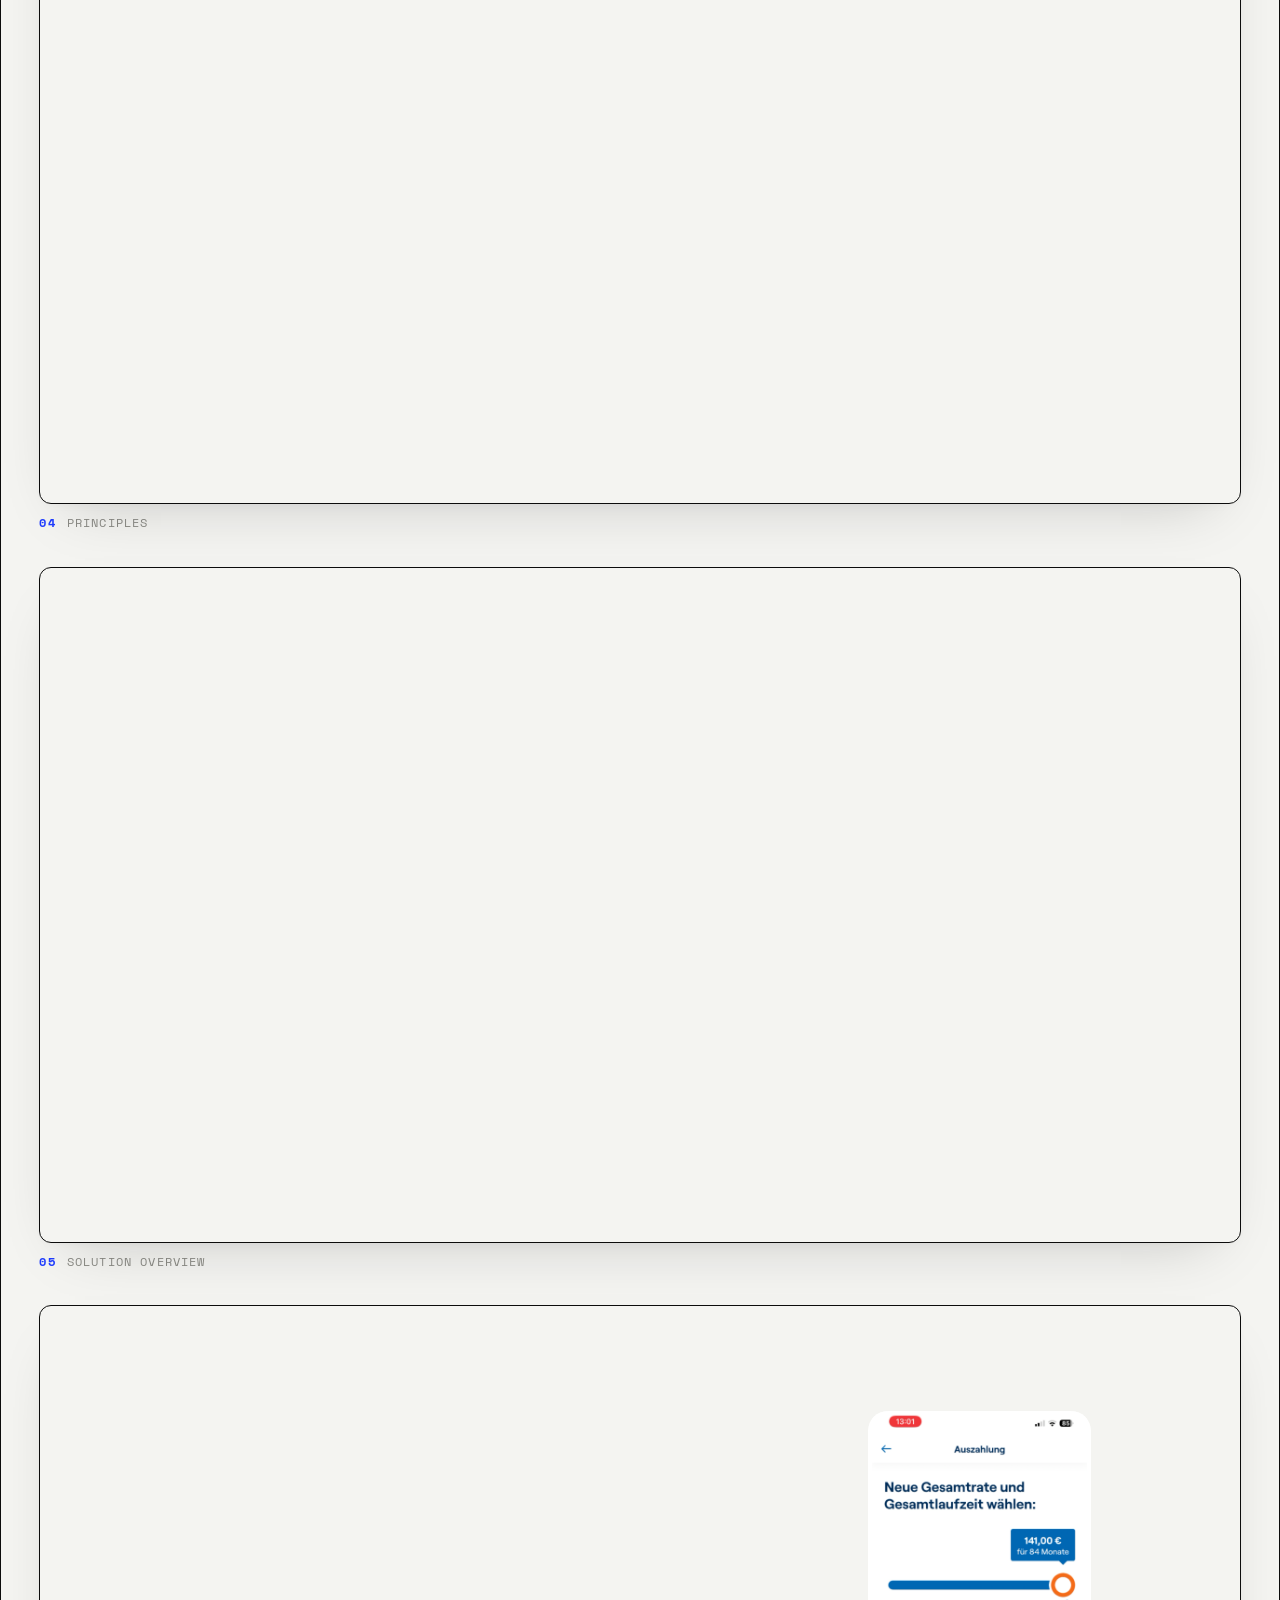
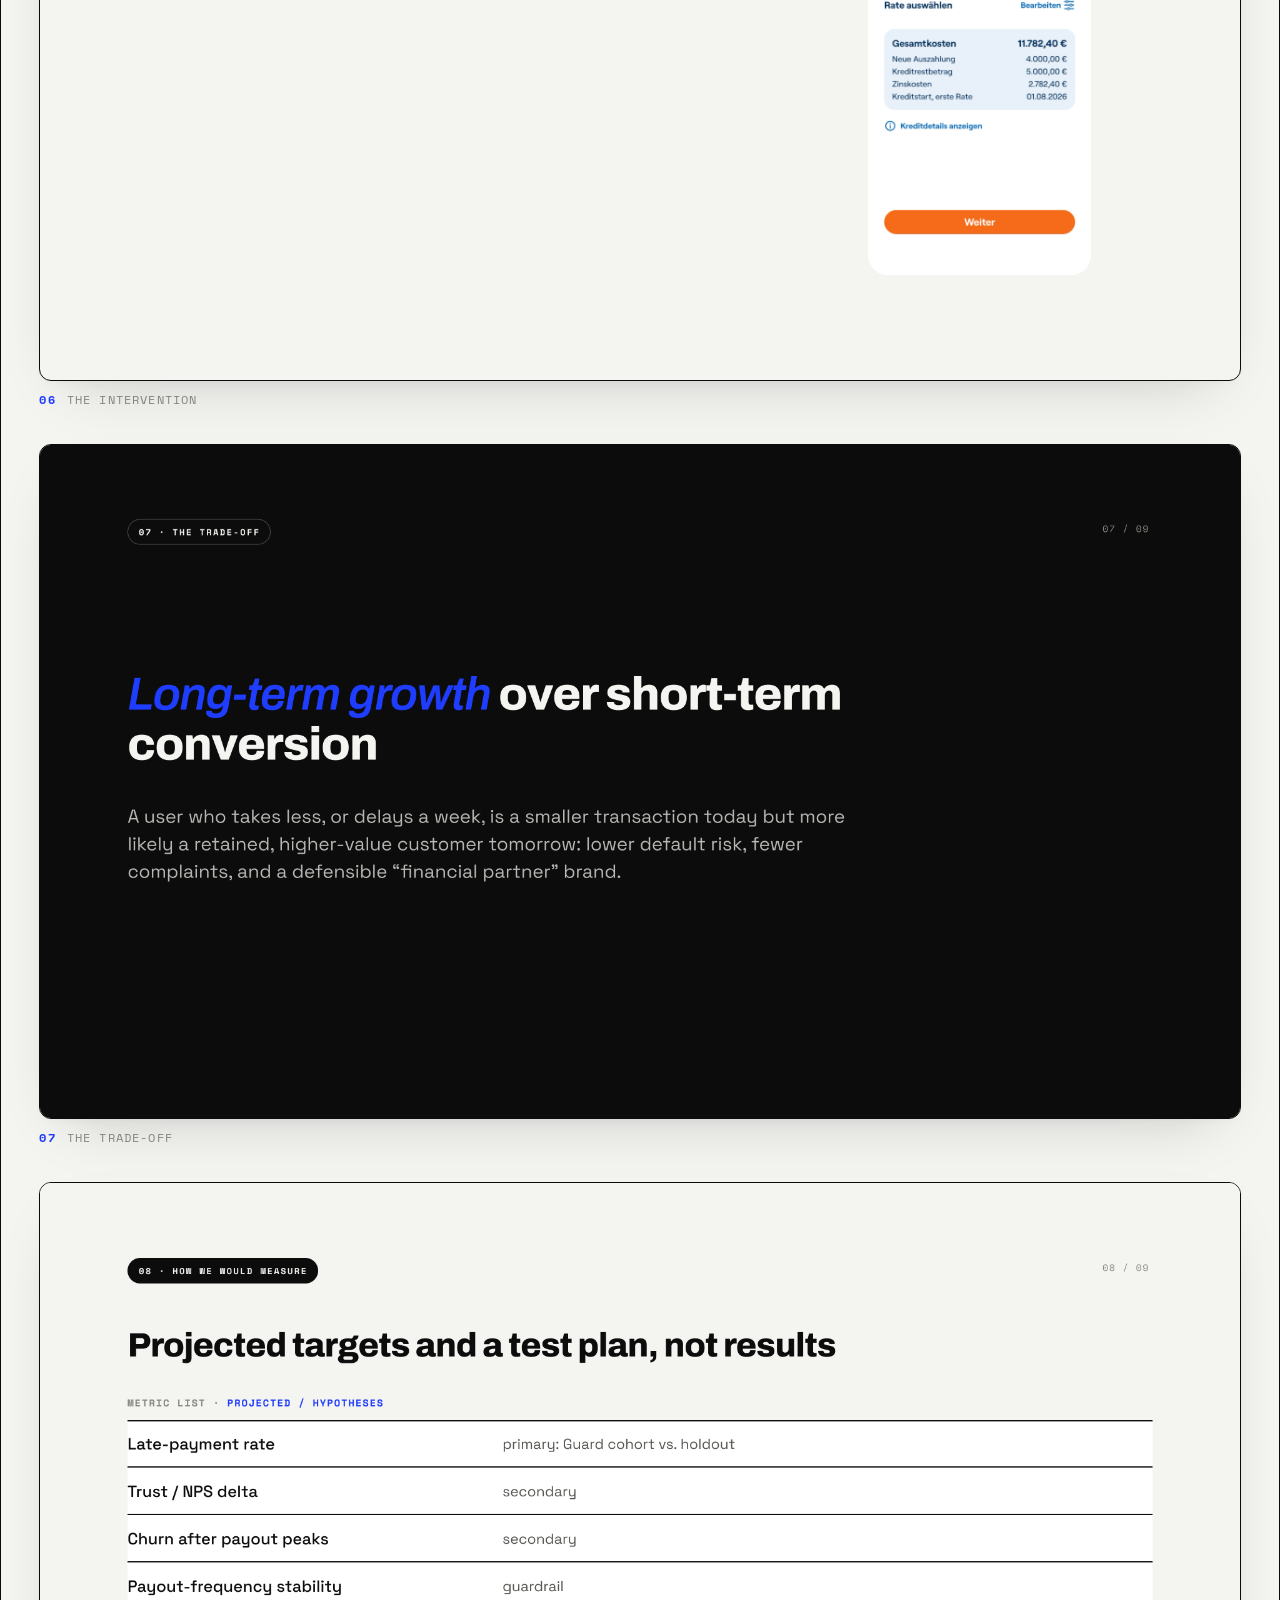
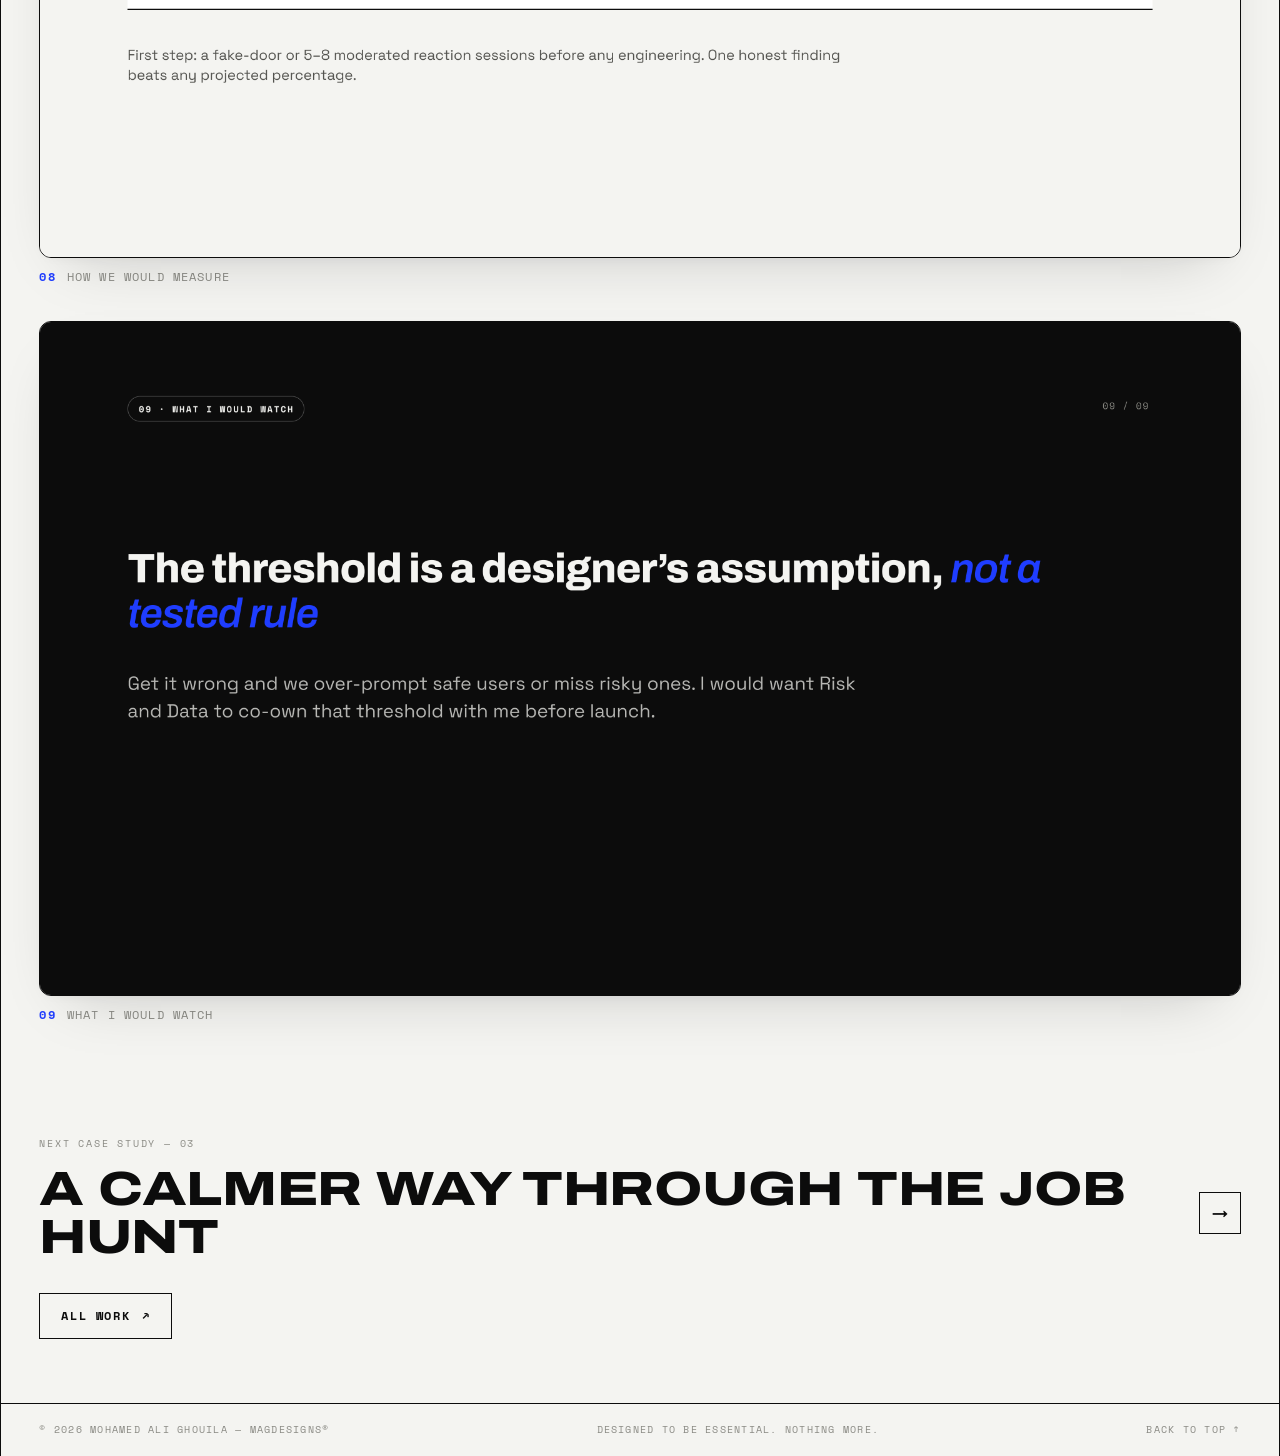
==== commit 69b468b5: "fix: contain hero circuit behind foot on mobile + add MD favicon - Hero foot strip: opaque paper bac" ====
--- a/case-autonomy.html
+++ b/case-autonomy.html
@@ -5,11 +5,12 @@
 <meta name="viewport" content="width=device-width, initial-scale=1.0" />
 <title>Smart Repayment Guard — Mohamed Ali Ghouila</title>
 <meta name="description" content="A context-aware intervention that helps customers avoid financial overextension — without blocking them, and without being paternalistic. A concept / stakeholder proposal." />
+<link rel="icon" href="favicon.svg" type="image/svg+xml" />
 <link rel="preconnect" href="https://fonts.googleapis.com" />
 <link rel="preconnect" href="https://fonts.gstatic.com" crossorigin />
 <link href="https://fonts.googleapis.com/css2?family=Archivo:ital,wdth,wght@0,62..125,100..900;1,62..125,100..900&family=Space+Grotesk:wght@400;500&family=Space+Mono:wght@400;700&display=swap" rel="stylesheet" />
-<link rel="stylesheet" href="css/main.css?v=99d40805" />
-<link rel="stylesheet" href="css/case.css?v=99d40805" />
+<link rel="stylesheet" href="css/main.css?v=066f9372" />
+<link rel="stylesheet" href="css/case.css?v=066f9372" />
 <script>document.documentElement.classList.add('js');
 if(new URLSearchParams(location.search).has('flat'))document.documentElement.classList.add('flat');</script>
 </head>
@@ -165,7 +166,7 @@
 </main>
 </div>
 
-<script src="js/main.js?v=99d40805" defer></script>
-<script src="js/case.js?v=99d40805" defer></script>
+<script src="js/main.js?v=066f9372" defer></script>
+<script src="js/case.js?v=066f9372" defer></script>
 </body>
 </html>
--- a/css/main.css
+++ b/css/main.css
@@ -86,8 +86,8 @@
 .menu__foot{margin-top:2.5rem;font:400 .8rem var(--f-mono);display:flex;flex-direction:column;gap:.4rem}
 
 /* ============ hero ============ */
-.hero{border-bottom:1px solid var(--rule);min-height:calc(100dvh - 53px);display:flex;flex-direction:column}
-.hero__head{flex:1;display:flex;flex-direction:column;justify-content:center;padding-block:4rem}
+.hero{position:relative;overflow:hidden;border-bottom:1px solid var(--rule);min-height:calc(100dvh - 53px);display:flex;flex-direction:column}
+.hero__head{position:relative;z-index:1;flex:1;display:flex;flex-direction:column;justify-content:center;padding-block:4rem}
 .hero h1{
   font-family:var(--f-disp);font-weight:800;
   font-stretch:125%;
@@ -103,13 +103,18 @@
 html.flat .hero h1 .row span{transform:none;transition:none}
 @media(prefers-reduced-motion:reduce){.hero h1 .row span{transform:none!important}}
 .hero h1 em{font-style:italic;font-weight:500;color:var(--blue)}
-.hero__foot{border-top:1px solid var(--rule);display:grid;grid-template-columns:repeat(4,1fr)}
+.hero__foot{position:relative;z-index:1;background:var(--bg);border-top:1px solid var(--rule);display:grid;grid-template-columns:repeat(3,1fr)}
 .hero__foot>div{padding:1.2rem var(--gut);border-right:1px solid var(--rule-soft)}
 .hero__foot>div:last-child{border-right:0}
 .hero__foot b{display:block;font:400 .62rem/2 var(--f-mono);letter-spacing:.16em;text-transform:uppercase;color:var(--ink-faint);font-weight:400}
 .hero__foot span{font-size:.92rem}
-.hero__note{padding:1.4rem var(--gut);border-top:1px solid var(--rule);font-size:1.02rem;color:var(--ink-soft);max-width:72ch}
-.hero__note b{color:var(--ink);font-weight:500}
+/* hero circuit graphic (matches LinkedIn banner motif) */
+@keyframes flowDash{to{stroke-dashoffset:-360}}
+@keyframes nodePulse{0%{transform:scale(.5);opacity:.7}100%{transform:scale(2.6);opacity:0}}
+@keyframes dotBlink{0%,100%{opacity:.6}50%{opacity:.18}}
+html.flat #hero-circuit *{animation:none}
+@media(prefers-reduced-motion:reduce){#hero-circuit *{animation:none!important}}
+@media(max-width:820px){#hero-circuit{opacity:.55}}
 
 /* marquee */
 .marq{border-bottom:1px solid var(--rule);overflow:hidden;padding-block:1rem;white-space:nowrap}
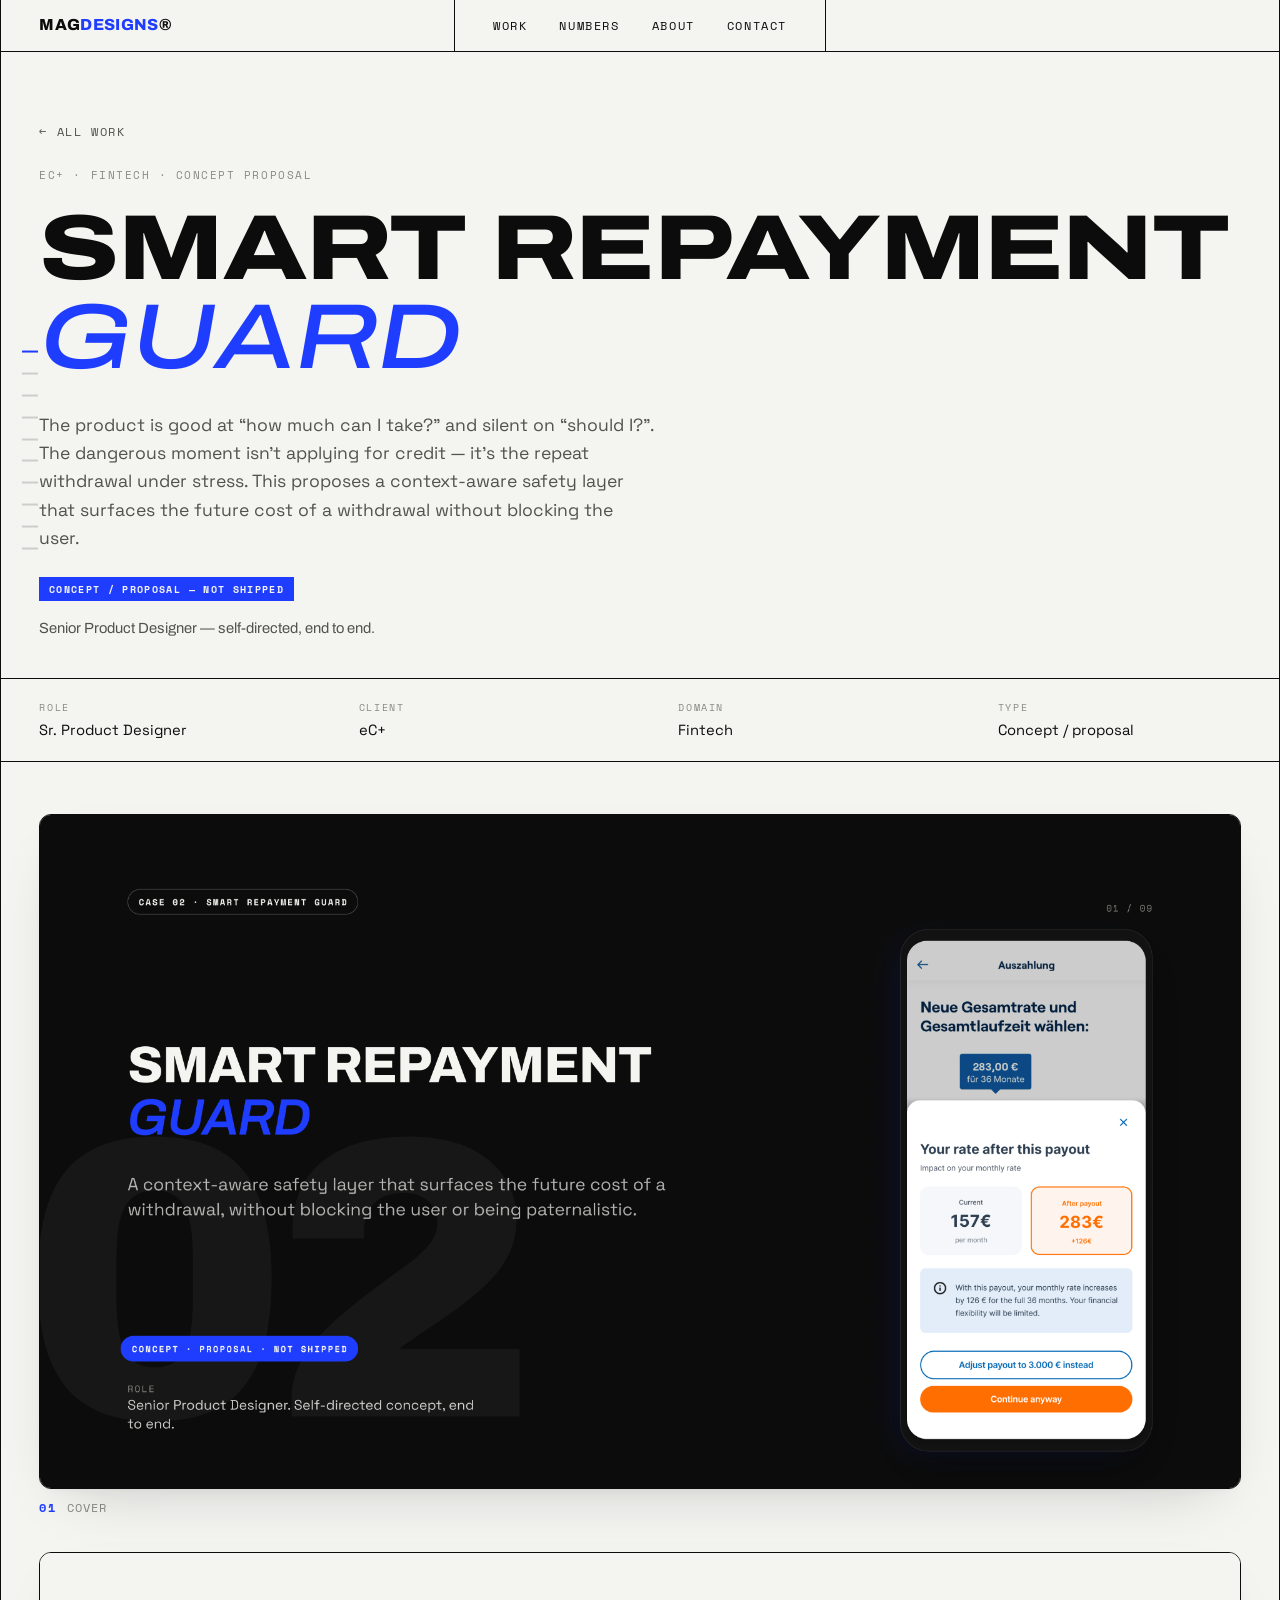
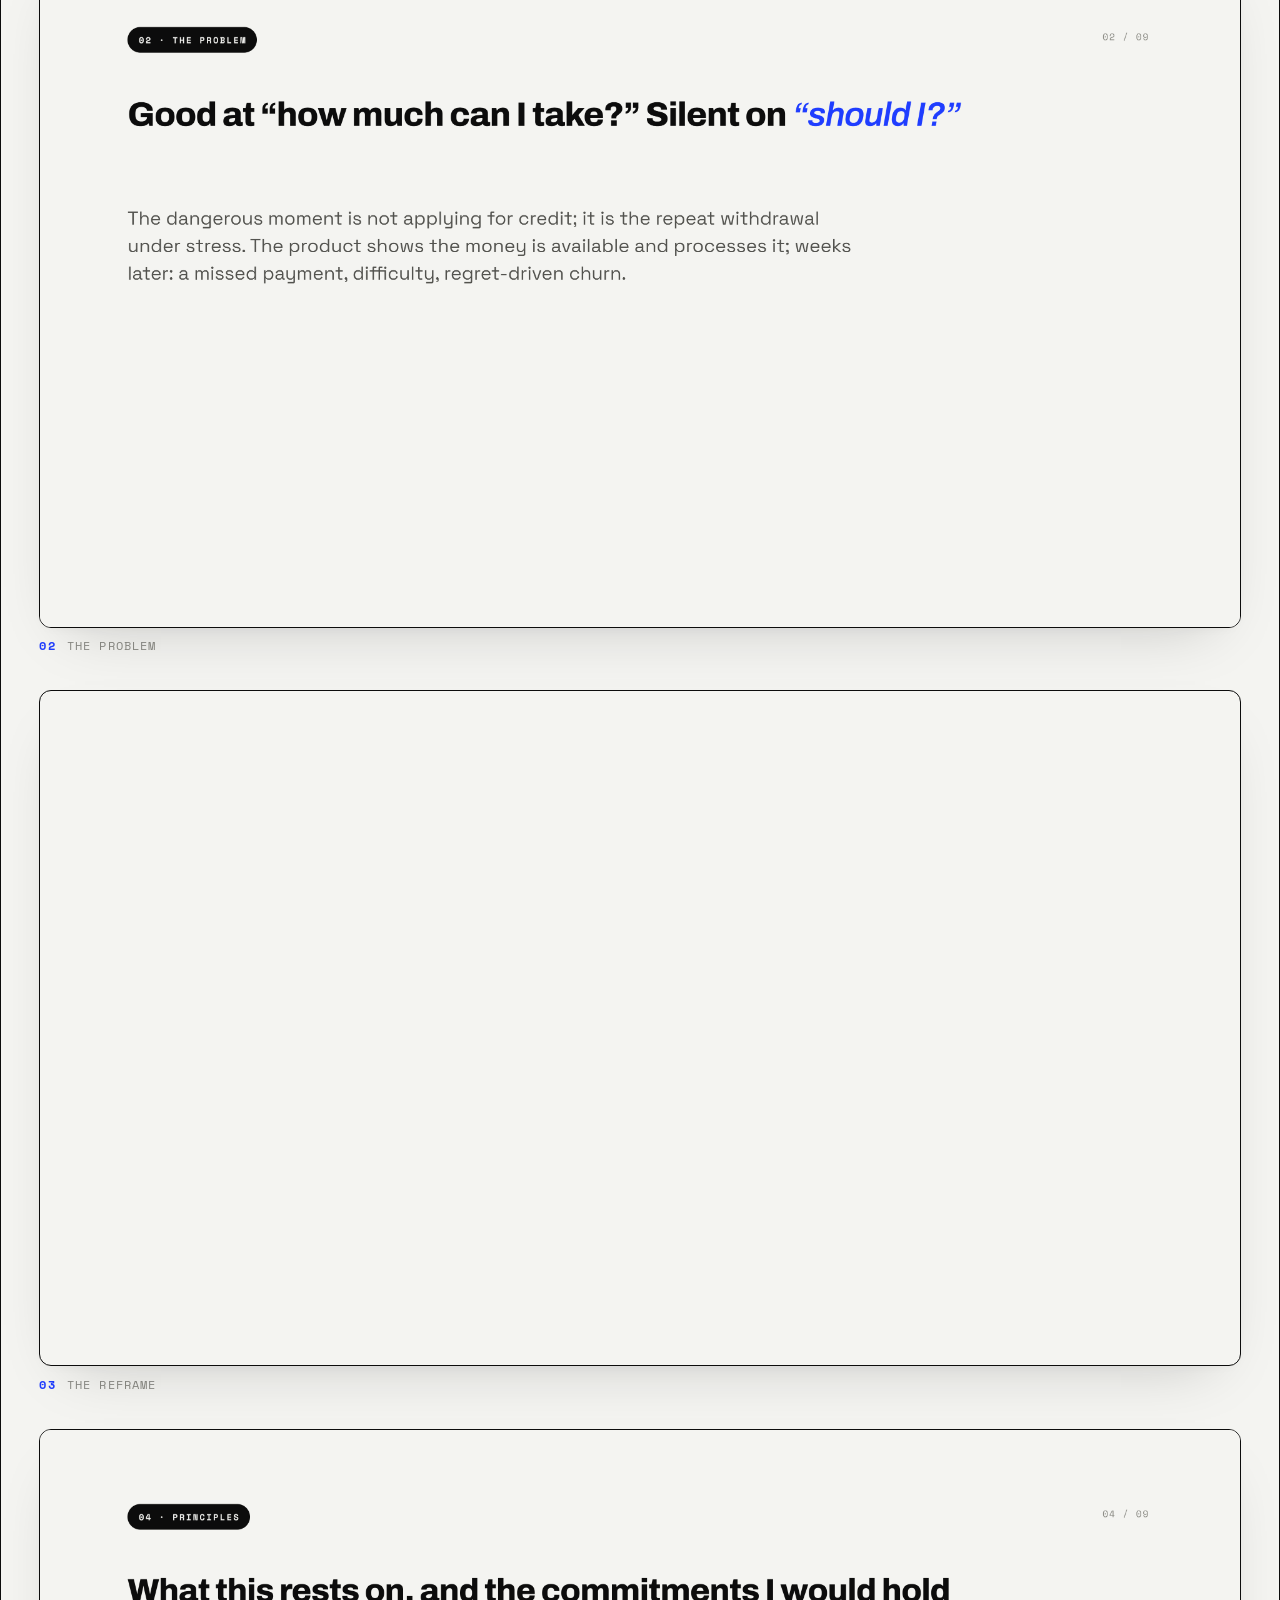
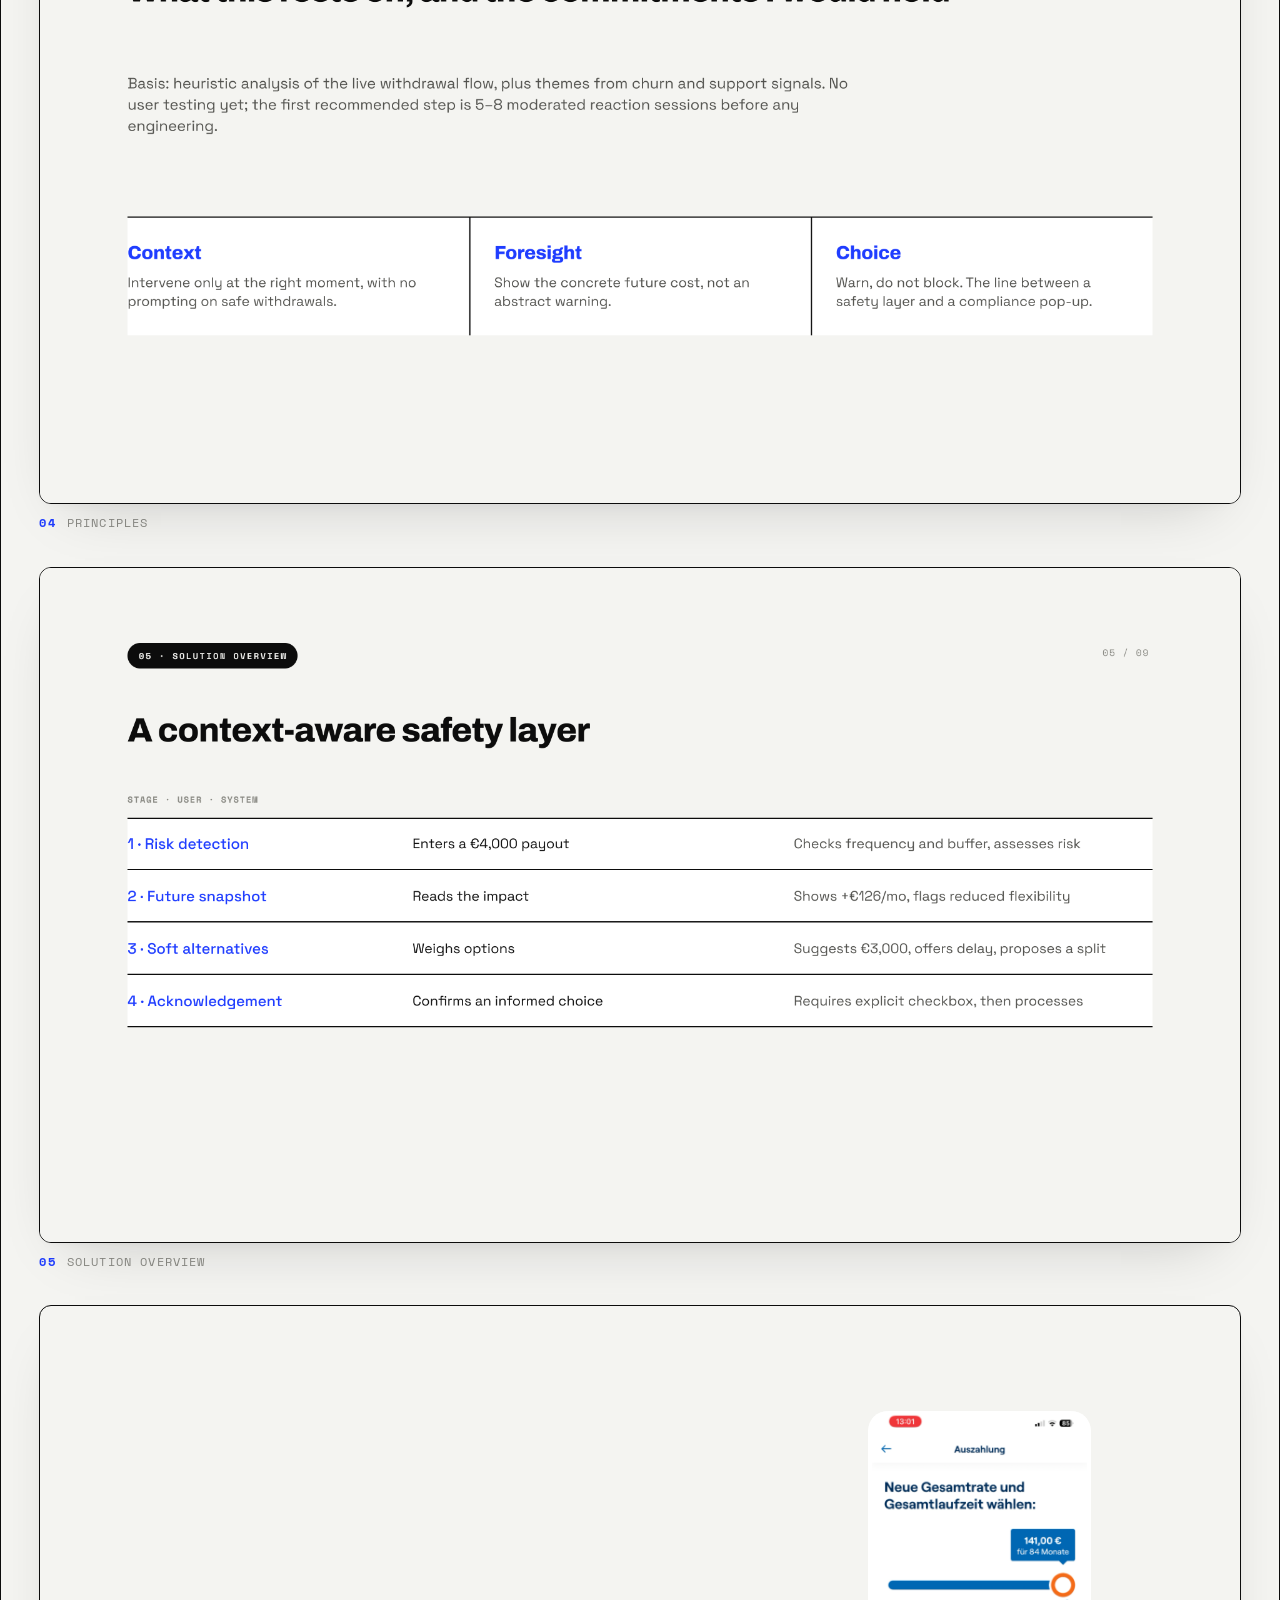
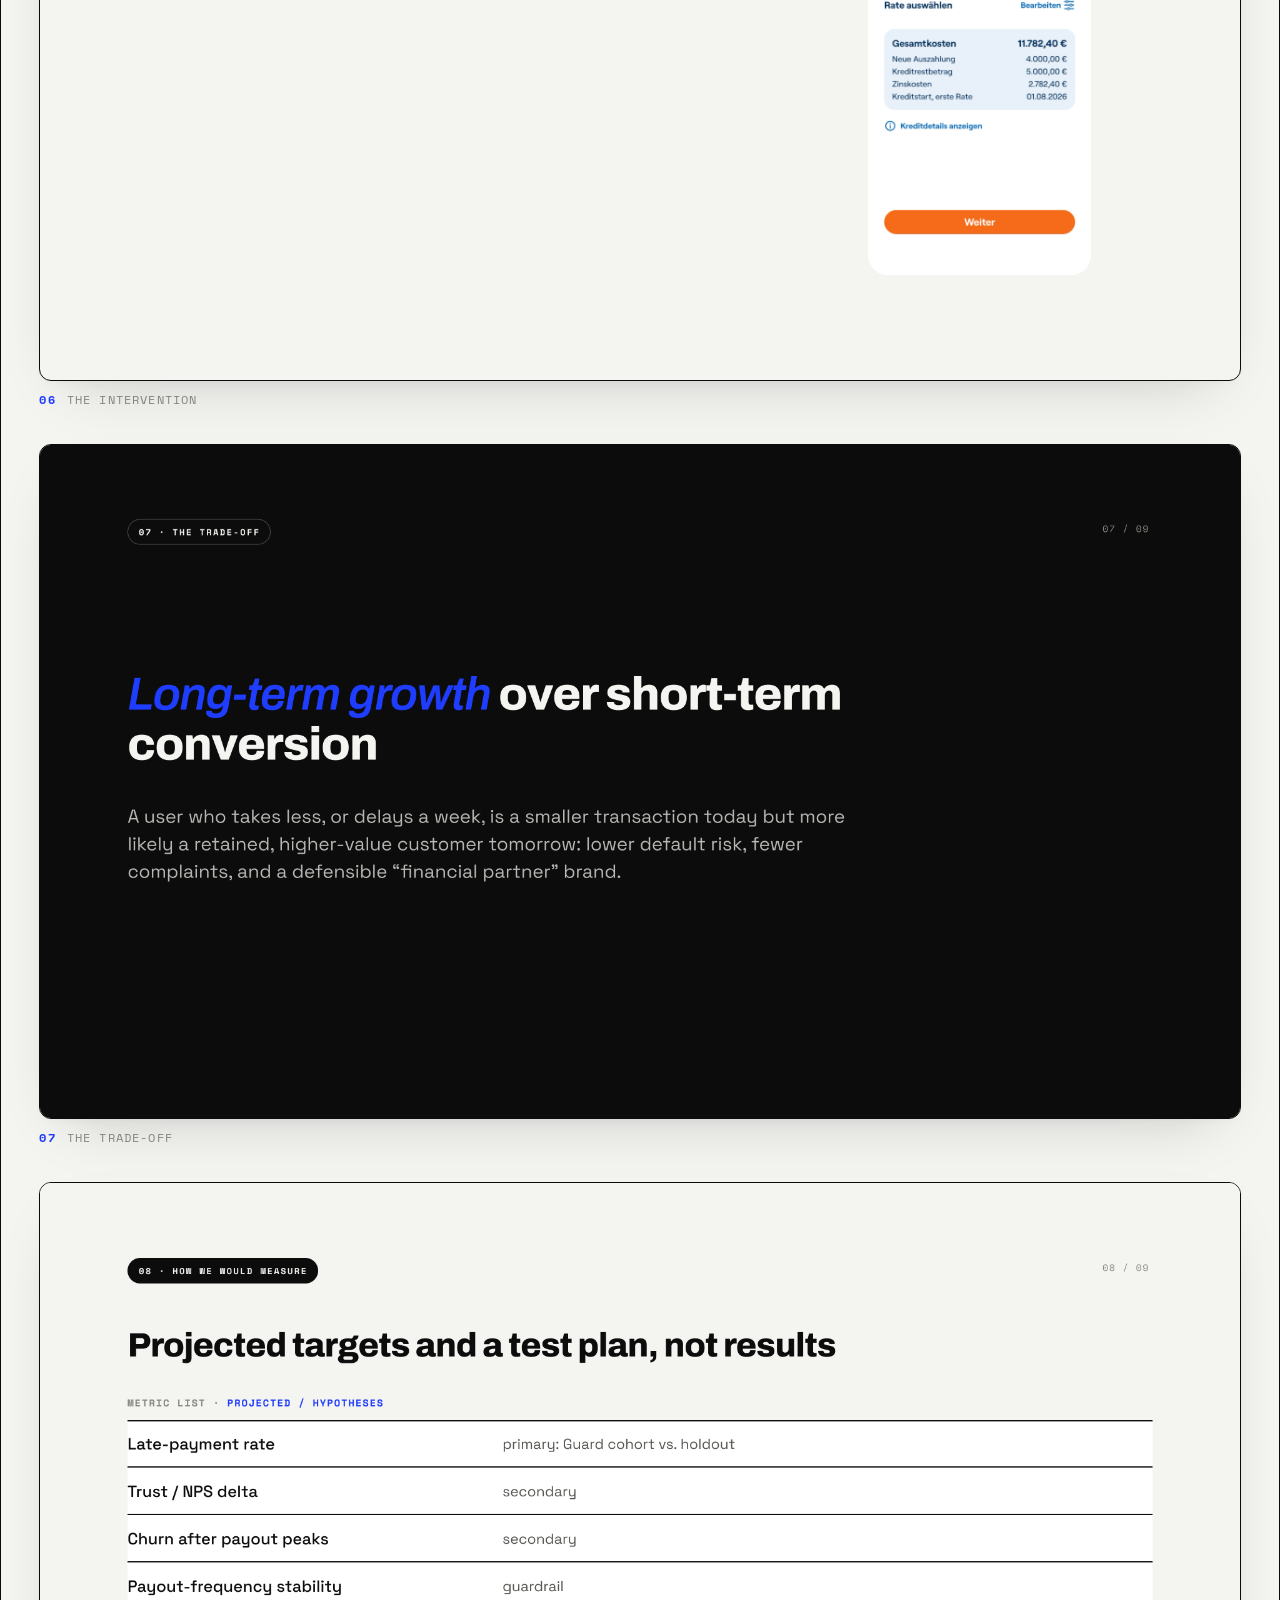
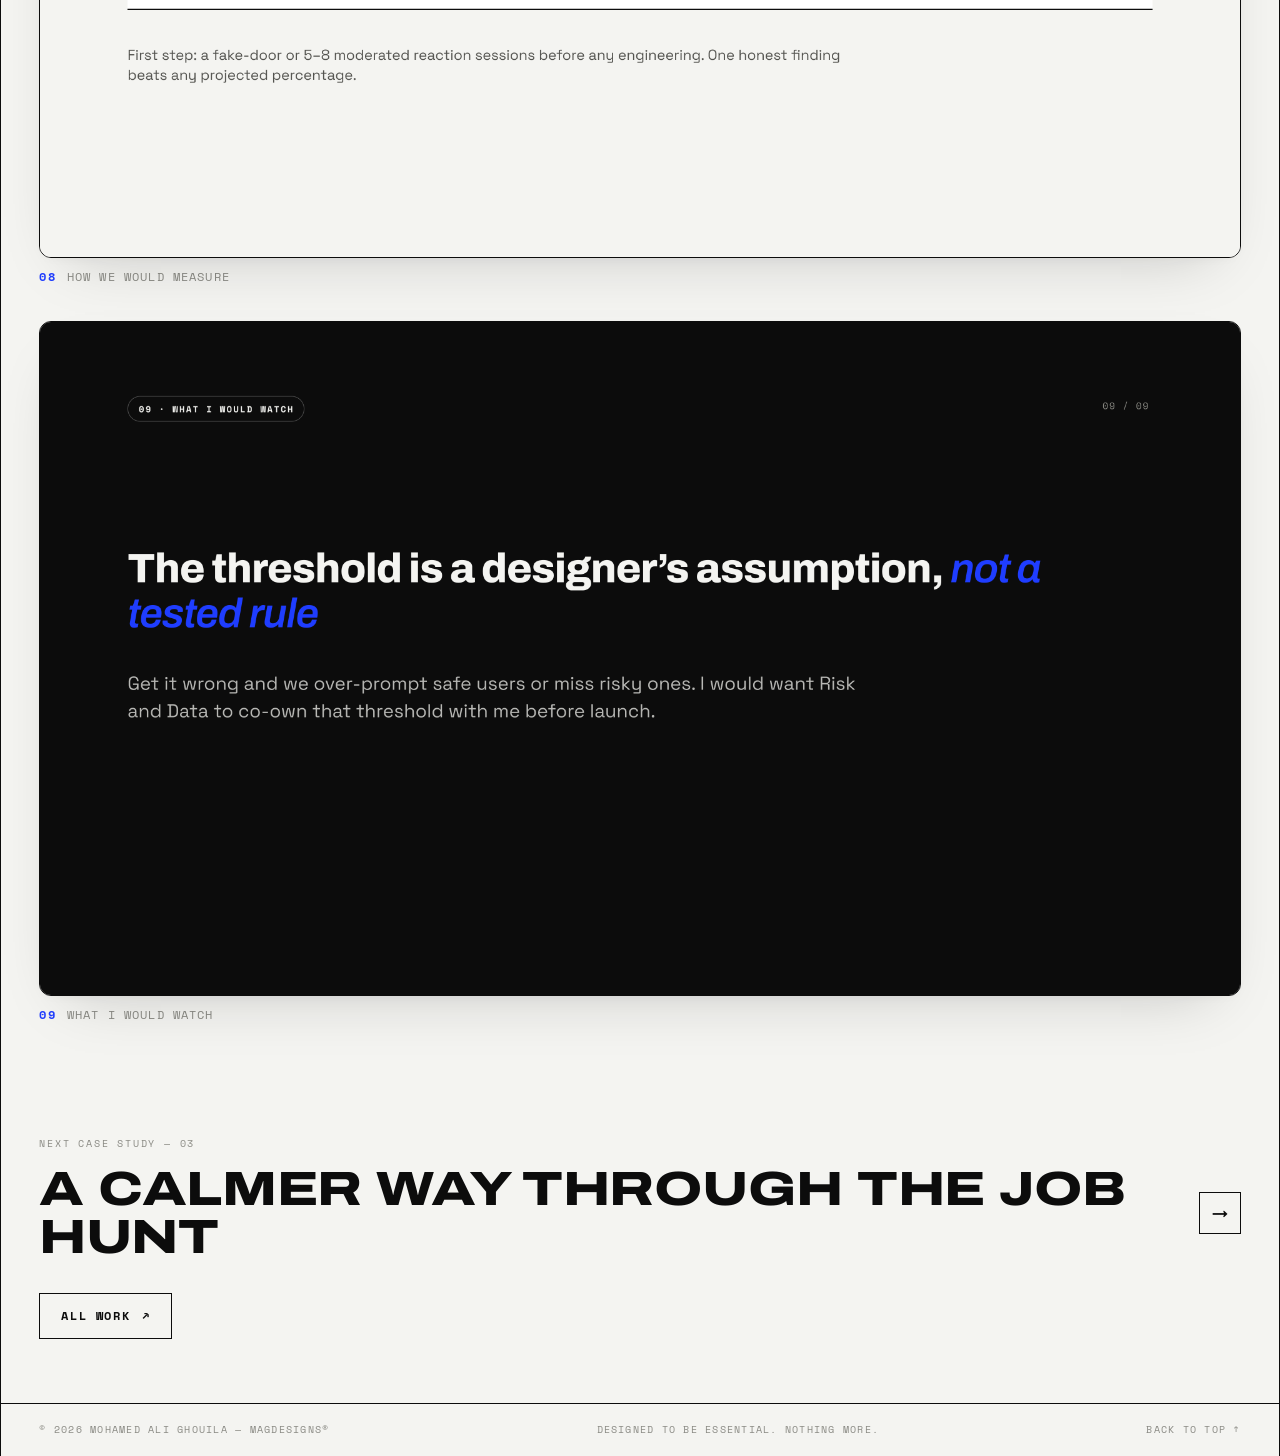
==== commit 758313d9: "fix(portfolio): IoT typo, remove CET clock, fix case-01 pill, 2x slides, DriveRadar CASE 05 - Correc" ====
--- a/case-autonomy.html
+++ b/case-autonomy.html
@@ -24,7 +24,7 @@
   <nav class="top__nav" aria-label="Primary">
     <a href="index.html#work">Work</a><a href="index.html#numbers">Numbers</a><a href="index.html#about">About</a><a href="index.html#contact">Contact</a>
   </nav>
-  <div class="top__meta"><span class="dot" aria-hidden="true"></span>Germany — <span data-clock>--:--</span> CET</div>
+  <div class="top__meta"></div>
   <button class="top__burger" type="button" aria-expanded="false" aria-controls="menu" data-burger>
     <span></span><span></span><span class="visually-hidden">Menu</span>
   </button>
